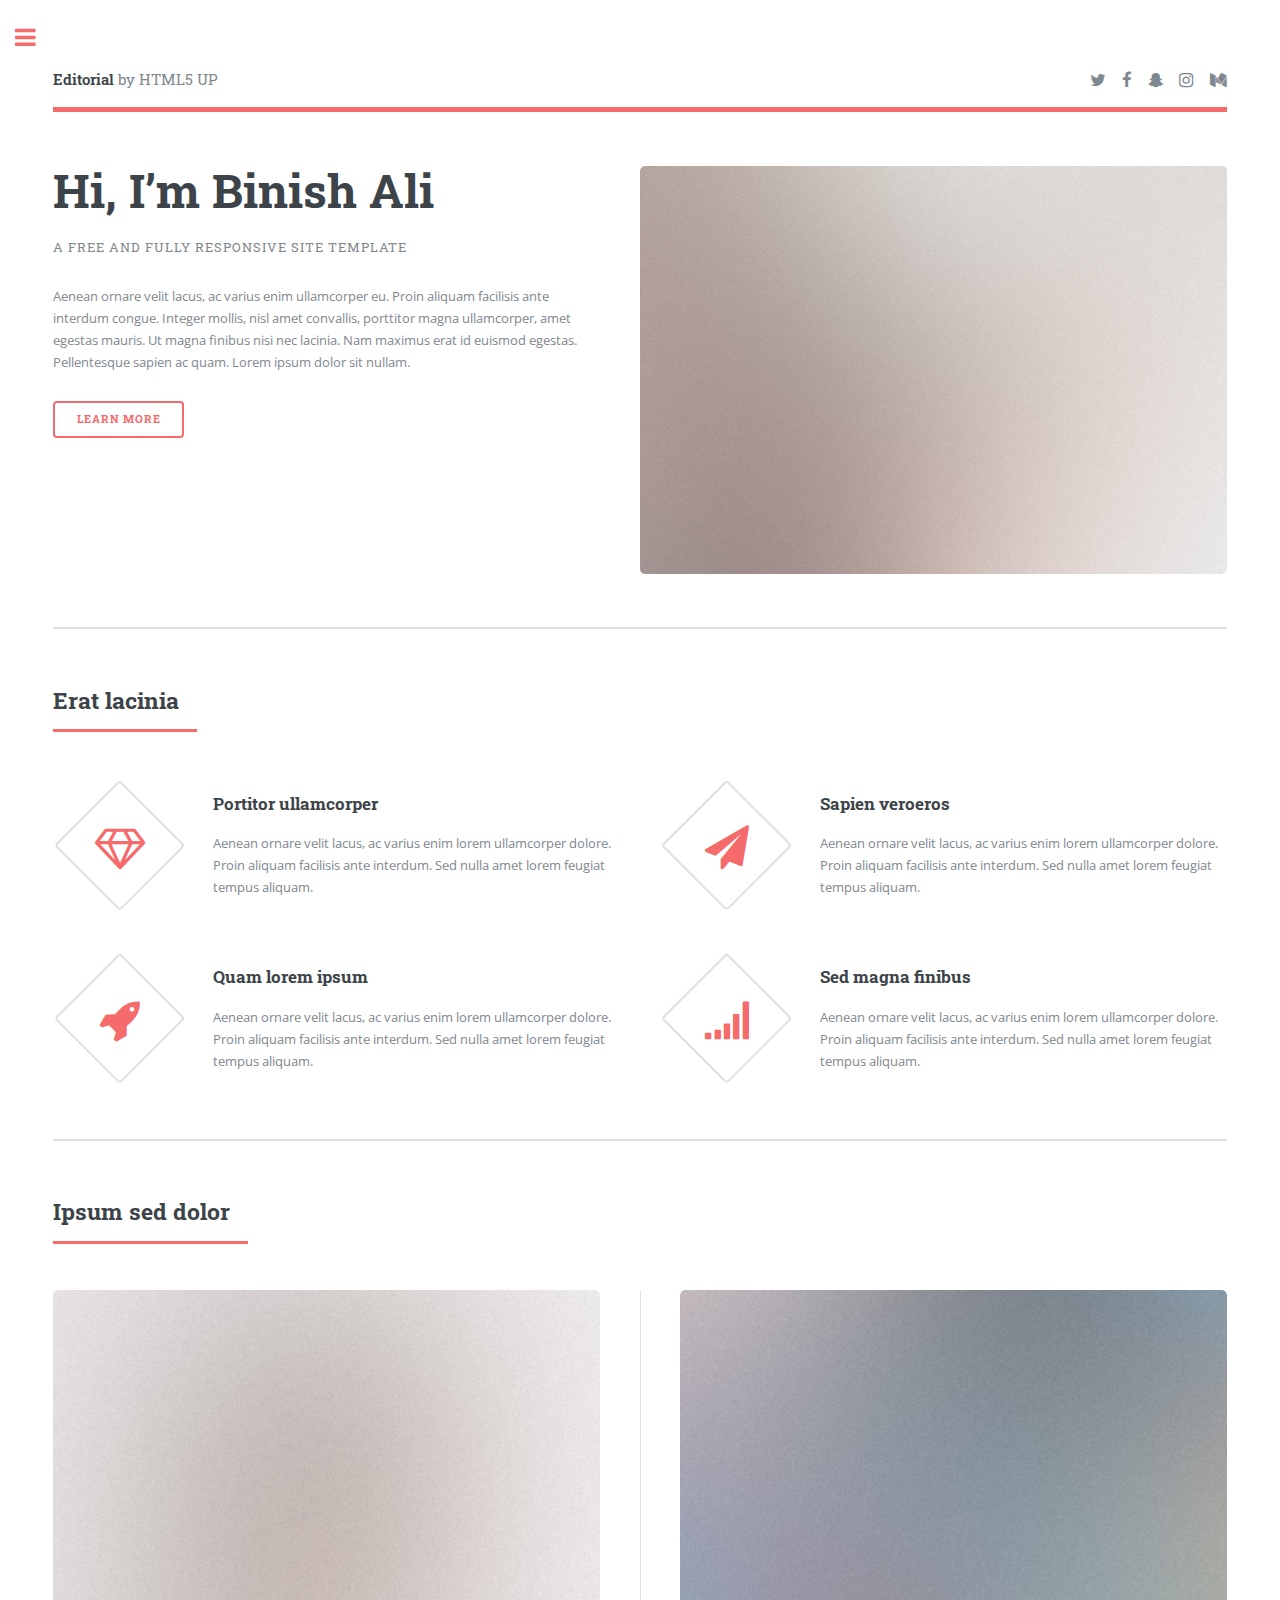
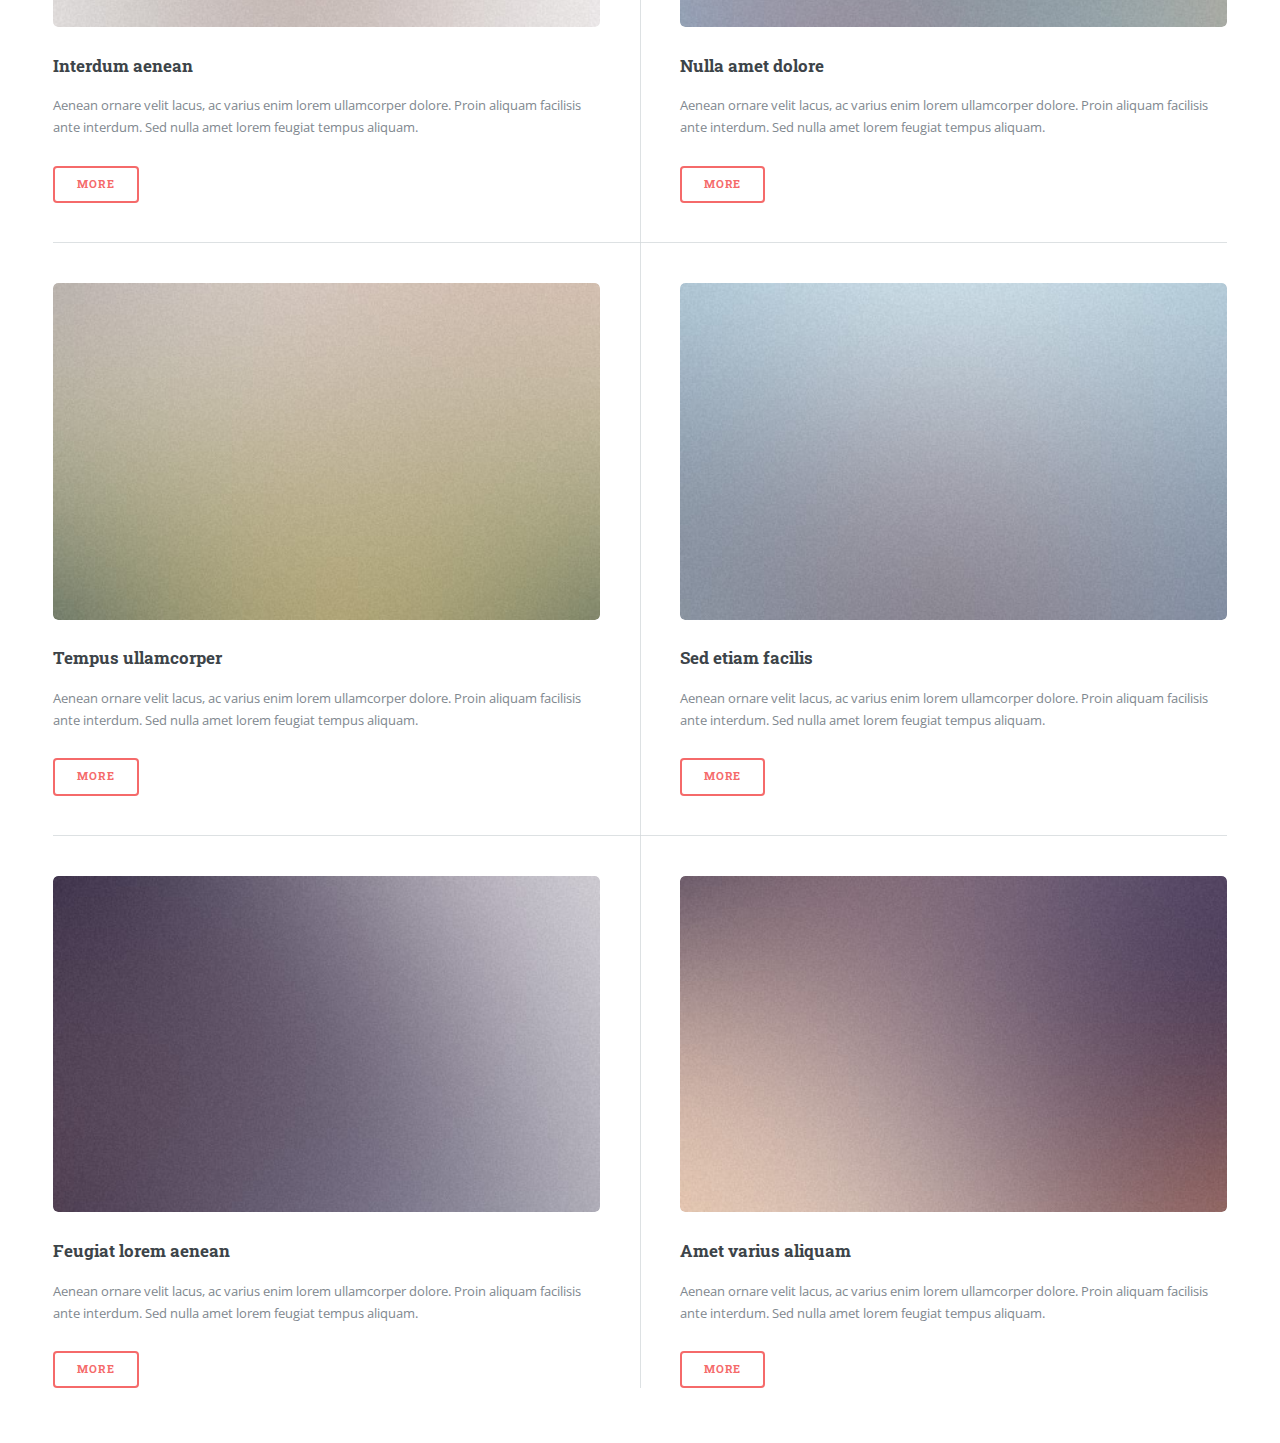
==== index.html @ 40267262 "I downloaded the html5 template and updated my name and title" ====
<!DOCTYPE HTML>
<!--
	Editorial by HTML5 UP
	html5up.net | @ajlkn
	Free for personal and commercial use under the CCA 3.0 license (html5up.net/license)
-->
<html>
	<head>
		<title>Binish Ali Portfolio</title>
		<meta charset="utf-8" />
		<meta name="viewport" content="width=device-width, initial-scale=1, user-scalable=no" />
		<link rel="stylesheet" href="assets/css/main.css" />
	</head>
	<body class="is-preload">

		<!-- Wrapper -->
			<div id="wrapper">

				<!-- Main -->
					<div id="main">
						<div class="inner">

							<!-- Header -->
								<header id="header">
									<a href="index.html" class="logo"><strong>Editorial</strong> by HTML5 UP</a>
									<ul class="icons">
										<li><a href="#" class="icon fa-twitter"><span class="label">Twitter</span></a></li>
										<li><a href="#" class="icon fa-facebook"><span class="label">Facebook</span></a></li>
										<li><a href="#" class="icon fa-snapchat-ghost"><span class="label">Snapchat</span></a></li>
										<li><a href="#" class="icon fa-instagram"><span class="label">Instagram</span></a></li>
										<li><a href="#" class="icon fa-medium"><span class="label">Medium</span></a></li>
									</ul>
								</header>

							<!-- Banner -->
								<section id="banner">
									<div class="content">
										<header>
											<h1>Hi, I’m Binish Ali<br />
											</h1>
											<p>A free and fully responsive site template</p>
										</header>
										<p>Aenean ornare velit lacus, ac varius enim ullamcorper eu. Proin aliquam facilisis ante interdum congue. Integer mollis, nisl amet convallis, porttitor magna ullamcorper, amet egestas mauris. Ut magna finibus nisi nec lacinia. Nam maximus erat id euismod egestas. Pellentesque sapien ac quam. Lorem ipsum dolor sit nullam.</p>
										<ul class="actions">
											<li><a href="#" class="button big">Learn More</a></li>
										</ul>
									</div>
									<span class="image object">
										<img src="images/pic10.jpg" alt="" />
									</span>
								</section>

							<!-- Section -->
								<section>
									<header class="major">
										<h2>Erat lacinia</h2>
									</header>
									<div class="features">
										<article>
											<span class="icon fa-diamond"></span>
											<div class="content">
												<h3>Portitor ullamcorper</h3>
												<p>Aenean ornare velit lacus, ac varius enim lorem ullamcorper dolore. Proin aliquam facilisis ante interdum. Sed nulla amet lorem feugiat tempus aliquam.</p>
											</div>
										</article>
										<article>
											<span class="icon fa-paper-plane"></span>
											<div class="content">
												<h3>Sapien veroeros</h3>
												<p>Aenean ornare velit lacus, ac varius enim lorem ullamcorper dolore. Proin aliquam facilisis ante interdum. Sed nulla amet lorem feugiat tempus aliquam.</p>
											</div>
										</article>
										<article>
											<span class="icon fa-rocket"></span>
											<div class="content">
												<h3>Quam lorem ipsum</h3>
												<p>Aenean ornare velit lacus, ac varius enim lorem ullamcorper dolore. Proin aliquam facilisis ante interdum. Sed nulla amet lorem feugiat tempus aliquam.</p>
											</div>
										</article>
										<article>
											<span class="icon fa-signal"></span>
											<div class="content">
												<h3>Sed magna finibus</h3>
												<p>Aenean ornare velit lacus, ac varius enim lorem ullamcorper dolore. Proin aliquam facilisis ante interdum. Sed nulla amet lorem feugiat tempus aliquam.</p>
											</div>
										</article>
									</div>
								</section>

							<!-- Section -->
								<section>
									<header class="major">
										<h2>Ipsum sed dolor</h2>
									</header>
									<div class="posts">
										<article>
											<a href="#" class="image"><img src="images/pic01.jpg" alt="" /></a>
											<h3>Interdum aenean</h3>
											<p>Aenean ornare velit lacus, ac varius enim lorem ullamcorper dolore. Proin aliquam facilisis ante interdum. Sed nulla amet lorem feugiat tempus aliquam.</p>
											<ul class="actions">
												<li><a href="#" class="button">More</a></li>
											</ul>
										</article>
										<article>
											<a href="#" class="image"><img src="images/pic02.jpg" alt="" /></a>
											<h3>Nulla amet dolore</h3>
											<p>Aenean ornare velit lacus, ac varius enim lorem ullamcorper dolore. Proin aliquam facilisis ante interdum. Sed nulla amet lorem feugiat tempus aliquam.</p>
											<ul class="actions">
												<li><a href="#" class="button">More</a></li>
											</ul>
										</article>
										<article>
											<a href="#" class="image"><img src="images/pic03.jpg" alt="" /></a>
											<h3>Tempus ullamcorper</h3>
											<p>Aenean ornare velit lacus, ac varius enim lorem ullamcorper dolore. Proin aliquam facilisis ante interdum. Sed nulla amet lorem feugiat tempus aliquam.</p>
											<ul class="actions">
												<li><a href="#" class="button">More</a></li>
											</ul>
										</article>
										<article>
											<a href="#" class="image"><img src="images/pic04.jpg" alt="" /></a>
											<h3>Sed etiam facilis</h3>
											<p>Aenean ornare velit lacus, ac varius enim lorem ullamcorper dolore. Proin aliquam facilisis ante interdum. Sed nulla amet lorem feugiat tempus aliquam.</p>
											<ul class="actions">
												<li><a href="#" class="button">More</a></li>
											</ul>
										</article>
										<article>
											<a href="#" class="image"><img src="images/pic05.jpg" alt="" /></a>
											<h3>Feugiat lorem aenean</h3>
											<p>Aenean ornare velit lacus, ac varius enim lorem ullamcorper dolore. Proin aliquam facilisis ante interdum. Sed nulla amet lorem feugiat tempus aliquam.</p>
											<ul class="actions">
												<li><a href="#" class="button">More</a></li>
											</ul>
										</article>
										<article>
											<a href="#" class="image"><img src="images/pic06.jpg" alt="" /></a>
											<h3>Amet varius aliquam</h3>
											<p>Aenean ornare velit lacus, ac varius enim lorem ullamcorper dolore. Proin aliquam facilisis ante interdum. Sed nulla amet lorem feugiat tempus aliquam.</p>
											<ul class="actions">
												<li><a href="#" class="button">More</a></li>
											</ul>
										</article>
									</div>
								</section>

						</div>
					</div>

				<!-- Sidebar -->
					<div id="sidebar">
						<div class="inner">

							<!-- Search -->
								<section id="search" class="alt">
									<form method="post" action="#">
										<input type="text" name="query" id="query" placeholder="Search" />
									</form>
								</section>

							<!-- Menu -->
								<nav id="menu">
									<header class="major">
										<h2>Menu</h2>
									</header>
									<ul>
										<li><a href="index.html">Homepage</a></li>
										<li><a href="generic.html">Generic</a></li>
										<li><a href="elements.html">Elements</a></li>
										<li>
											<span class="opener">Submenu</span>
											<ul>
												<li><a href="#">Lorem Dolor</a></li>
												<li><a href="#">Ipsum Adipiscing</a></li>
												<li><a href="#">Tempus Magna</a></li>
												<li><a href="#">Feugiat Veroeros</a></li>
											</ul>
										</li>
										<li><a href="#">Etiam Dolore</a></li>
										<li><a href="#">Adipiscing</a></li>
										<li>
											<span class="opener">Another Submenu</span>
											<ul>
												<li><a href="#">Lorem Dolor</a></li>
												<li><a href="#">Ipsum Adipiscing</a></li>
												<li><a href="#">Tempus Magna</a></li>
												<li><a href="#">Feugiat Veroeros</a></li>
											</ul>
										</li>
										<li><a href="#">Maximus Erat</a></li>
										<li><a href="#">Sapien Mauris</a></li>
										<li><a href="#">Amet Lacinia</a></li>
									</ul>
								</nav>

							<!-- Section -->
								<section>
									<header class="major">
										<h2>Ante interdum</h2>
									</header>
									<div class="mini-posts">
										<article>
											<a href="#" class="image"><img src="images/pic07.jpg" alt="" /></a>
											<p>Aenean ornare velit lacus, ac varius enim lorem ullamcorper dolore aliquam.</p>
										</article>
										<article>
											<a href="#" class="image"><img src="images/pic08.jpg" alt="" /></a>
											<p>Aenean ornare velit lacus, ac varius enim lorem ullamcorper dolore aliquam.</p>
										</article>
										<article>
											<a href="#" class="image"><img src="images/pic09.jpg" alt="" /></a>
											<p>Aenean ornare velit lacus, ac varius enim lorem ullamcorper dolore aliquam.</p>
										</article>
									</div>
									<ul class="actions">
										<li><a href="#" class="button">More</a></li>
									</ul>
								</section>

							<!-- Section -->
								<section>
									<header class="major">
										<h2>Get in touch</h2>
									</header>
									<p>Sed varius enim lorem ullamcorper dolore aliquam aenean ornare velit lacus, ac varius enim lorem ullamcorper dolore. Proin sed aliquam facilisis ante interdum. Sed nulla amet lorem feugiat tempus aliquam.</p>
									<ul class="contact">
										<li class="fa-envelope-o"><a href="#">information@untitled.tld</a></li>
										<li class="fa-phone">(000) 000-0000</li>
										<li class="fa-home">1234 Somewhere Road #8254<br />
										Nashville, TN 00000-0000</li>
									</ul>
								</section>

							<!-- Footer -->
								<footer id="footer">
									<p class="copyright">&copy; Untitled. All rights reserved. Demo Images: <a href="https://unsplash.com">Unsplash</a>. Design: <a href="https://html5up.net">HTML5 UP</a>.</p>
								</footer>

						</div>
					</div>

			</div>

		<!-- Scripts -->
			<script src="assets/js/jquery.min.js"></script>
			<script src="assets/js/browser.min.js"></script>
			<script src="assets/js/breakpoints.min.js"></script>
			<script src="assets/js/util.js"></script>
			<script src="assets/js/main.js"></script>

	</body>
</html>
---- assets/css/main.css ----
@import url(font-awesome.min.css);
@import url("https://fonts.googleapis.com/css?family=Open+Sans:400,600,400italic,600italic|Roboto+Slab:400,700");

/*
	Editorial by HTML5 UP
	html5up.net | @ajlkn
	Free for personal and commercial use under the CCA 3.0 license (html5up.net/license)
*/

html, body, div, span, applet, object,
iframe, h1, h2, h3, h4, h5, h6, p, blockquote,
pre, a, abbr, acronym, address, big, cite,
code, del, dfn, em, img, ins, kbd, q, s, samp,
small, strike, strong, sub, sup, tt, var, b,
u, i, center, dl, dt, dd, ol, ul, li, fieldset,
form, label, legend, table, caption, tbody,
tfoot, thead, tr, th, td, article, aside,
canvas, details, embed, figure, figcaption,
footer, header, hgroup, menu, nav, output, ruby,
section, summary, time, mark, audio, video {
	margin: 0;
	padding: 0;
	border: 0;
	font-size: 100%;
	font: inherit;
	vertical-align: baseline;}

article, aside, details, figcaption, figure,
footer, header, hgroup, menu, nav, section {
	display: block;}

body {
	line-height: 1;
}

ol, ul {
	list-style: none;
}

blockquote, q {
	quotes: none;
}

	blockquote:before, blockquote:after, q:before, q:after {
		content: '';
		content: none;
	}

table {
	border-collapse: collapse;
	border-spacing: 0;
}

body {
	-webkit-text-size-adjust: none;
}

mark {
	background-color: transparent;
	color: inherit;
}

input::-moz-focus-inner {
	border: 0;
	padding: 0;
}

input, select, textarea {
	-moz-appearance: none;
	-webkit-appearance: none;
	-ms-appearance: none;
	appearance: none;
}

/* Basic */

	@-ms-viewport {
		width: device-width;
	}

	body {
		-ms-overflow-style: scrollbar;
	}

	@media screen and (max-width: 480px) {

		html, body {
			min-width: 320px;
		}

	}

	html {
		box-sizing: border-box;
	}

	*, *:before, *:after {
		box-sizing: inherit;
	}

	body {
		background: #ffffff;
	}

		body.is-preload *, body.is-preload *:before, body.is-preload *:after, body.is-resizing *, body.is-resizing *:before, body.is-resizing *:after {
			-moz-animation: none !important;
			-webkit-animation: none !important;
			-ms-animation: none !important;
			animation: none !important;
			-moz-transition: none !important;
			-webkit-transition: none !important;
			-ms-transition: none !important;
			transition: none !important;
		}

/* Type */

	body, input, select, textarea {
		color: #7f888f;
		font-family: "Open Sans", sans-serif;
		font-size: 13pt;
		font-weight: 400;
		line-height: 1.65;
	}

		@media screen and (max-width: 1680px) {

			body, input, select, textarea {
				font-size: 11pt;
			}

		}

		@media screen and (max-width: 1280px) {

			body, input, select, textarea {
				font-size: 10pt;
			}

		}

		@media screen and (max-width: 360px) {

			body, input, select, textarea {
				font-size: 9pt;
			}

		}

	a {
		-moz-transition: color 0.2s ease-in-out, border-bottom-color 0.2s ease-in-out;
		-webkit-transition: color 0.2s ease-in-out, border-bottom-color 0.2s ease-in-out;
		-ms-transition: color 0.2s ease-in-out, border-bottom-color 0.2s ease-in-out;
		transition: color 0.2s ease-in-out, border-bottom-color 0.2s ease-in-out;
		border-bottom: dotted 1px;
		color: #f56a6a;
		text-decoration: none;
	}

		a:hover {
			border-bottom-color: #f56a6a;
			color: #f56a6a !important;
		}

			a:hover strong {
				color: inherit;
			}

	strong, b {
		color: #3d4449;
		font-weight: 600;
	}

	em, i {
		font-style: italic;
	}

	p {
		margin: 0 0 2em 0;
	}

	h1, h2, h3, h4, h5, h6 {
		color: #3d4449;
		font-family: "Roboto Slab", serif;
		font-weight: 700;
		line-height: 1.5;
		margin: 0 0 1em 0;
	}

		h1 a, h2 a, h3 a, h4 a, h5 a, h6 a {
			color: inherit;
			text-decoration: none;
			border-bottom: 0;
		}

	h1 {
		font-size: 4em;
		margin: 0 0 0.5em 0;
		line-height: 1.3;
	}

	h2 {
		font-size: 1.75em;
	}

	h3 {
		font-size: 1.25em;
	}

	h4 {
		font-size: 1.1em;
	}

	h5 {
		font-size: 0.9em;
	}

	h6 {
		font-size: 0.7em;
	}

	@media screen and (max-width: 1680px) {

		h1 {
			font-size: 3.5em;
		}

	}

	@media screen and (max-width: 980px) {

		h1 {
			font-size: 3.25em;
		}

	}

	@media screen and (max-width: 736px) {

		h1 {
			font-size: 2em;
			line-height: 1.4;
		}

		h2 {
			font-size: 1.5em;
		}

	}

	sub {
		font-size: 0.8em;
		position: relative;
		top: 0.5em;
	}

	sup {
		font-size: 0.8em;
		position: relative;
		top: -0.5em;
	}

	blockquote {
		border-left: solid 3px rgba(210, 215, 217, 0.75);
		font-style: italic;
		margin: 0 0 2em 0;
		padding: 0.5em 0 0.5em 2em;
	}

	code {
		background: rgba(230, 235, 237, 0.25);
		border-radius: 0.375em;
		border: solid 1px rgba(210, 215, 217, 0.75);
		font-family: "Courier New", monospace;
		font-size: 0.9em;
		margin: 0 0.25em;
		padding: 0.25em 0.65em;
	}

	pre {
		-webkit-overflow-scrolling: touch;
		font-family: "Courier New", monospace;
		font-size: 0.9em;
		margin: 0 0 2em 0;
	}

		pre code {
			display: block;
			line-height: 1.75;
			padding: 1em 1.5em;
			overflow-x: auto;
		}

	hr {
		border: 0;
		border-bottom: solid 1px rgba(210, 215, 217, 0.75);
		margin: 2em 0;
	}

		hr.major {
			margin: 3em 0;
		}

	.align-left {
		text-align: left;
	}

	.align-center {
		text-align: center;
	}

	.align-right {
		text-align: right;
	}

/* Row */

	.row {
		display: flex;
		flex-wrap: wrap;
		box-sizing: border-box;
		align-items: stretch;
	}

		.row > * {
			box-sizing: border-box;
		}

		.row.gtr-uniform > * > :last-child {
			margin-bottom: 0;
		}

		.row.aln-left {
			justify-content: flex-start;
		}

		.row.aln-center {
			justify-content: center;
		}

		.row.aln-right {
			justify-content: flex-end;
		}

		.row.aln-top {
			align-items: flex-start;
		}

		.row.aln-middle {
			align-items: center;
		}

		.row.aln-bottom {
			align-items: flex-end;
		}

		.row > .imp {
			order: -1;
		}

		.row > .col-1 {
			width: 8.3333333333%;
		}

		.row > .off-1 {
			margin-left: 8.3333333333%;
		}

		.row > .col-2 {
			width: 16.6666666667%;
		}

		.row > .off-2 {
			margin-left: 16.6666666667%;
		}

		.row > .col-3 {
			width: 25%;
		}

		.row > .off-3 {
			margin-left: 25%;
		}

		.row > .col-4 {
			width: 33.3333333333%;
		}

		.row > .off-4 {
			margin-left: 33.3333333333%;
		}

		.row > .col-5 {
			width: 41.6666666667%;
		}

		.row > .off-5 {
			margin-left: 41.6666666667%;
		}

		.row > .col-6 {
			width: 50%;
		}

		.row > .off-6 {
			margin-left: 50%;
		}

		.row > .col-7 {
			width: 58.3333333333%;
		}

		.row > .off-7 {
			margin-left: 58.3333333333%;
		}

		.row > .col-8 {
			width: 66.6666666667%;
		}

		.row > .off-8 {
			margin-left: 66.6666666667%;
		}

		.row > .col-9 {
			width: 75%;
		}

		.row > .off-9 {
			margin-left: 75%;
		}

		.row > .col-10 {
			width: 83.3333333333%;
		}

		.row > .off-10 {
			margin-left: 83.3333333333%;
		}

		.row > .col-11 {
			width: 91.6666666667%;
		}

		.row > .off-11 {
			margin-left: 91.6666666667%;
		}

		.row > .col-12 {
			width: 100%;
		}

		.row > .off-12 {
			margin-left: 100%;
		}

		.row.gtr-0 {
			margin-top: 0;
			margin-left: 0em;
		}

			.row.gtr-0 > * {
				padding: 0 0 0 0em;
			}

			.row.gtr-0.gtr-uniform {
				margin-top: 0em;
			}

				.row.gtr-0.gtr-uniform > * {
					padding-top: 0em;
				}

		.row.gtr-25 {
			margin-top: 0;
			margin-left: -0.375em;
		}

			.row.gtr-25 > * {
				padding: 0 0 0 0.375em;
			}

			.row.gtr-25.gtr-uniform {
				margin-top: -0.375em;
			}

				.row.gtr-25.gtr-uniform > * {
					padding-top: 0.375em;
				}

		.row.gtr-50 {
			margin-top: 0;
			margin-left: -0.75em;
		}

			.row.gtr-50 > * {
				padding: 0 0 0 0.75em;
			}

			.row.gtr-50.gtr-uniform {
				margin-top: -0.75em;
			}

				.row.gtr-50.gtr-uniform > * {
					padding-top: 0.75em;
				}

		.row {
			margin-top: 0;
			margin-left: -1.5em;
		}

			.row > * {
				padding: 0 0 0 1.5em;
			}

			.row.gtr-uniform {
				margin-top: -1.5em;
			}

				.row.gtr-uniform > * {
					padding-top: 1.5em;
				}

		.row.gtr-150 {
			margin-top: 0;
			margin-left: -2.25em;
		}

			.row.gtr-150 > * {
				padding: 0 0 0 2.25em;
			}

			.row.gtr-150.gtr-uniform {
				margin-top: -2.25em;
			}

				.row.gtr-150.gtr-uniform > * {
					padding-top: 2.25em;
				}

		.row.gtr-200 {
			margin-top: 0;
			margin-left: -3em;
		}

			.row.gtr-200 > * {
				padding: 0 0 0 3em;
			}

			.row.gtr-200.gtr-uniform {
				margin-top: -3em;
			}

				.row.gtr-200.gtr-uniform > * {
					padding-top: 3em;
				}

		@media screen and (max-width: 1680px) {

			.row {
				display: flex;
				flex-wrap: wrap;
				box-sizing: border-box;
				align-items: stretch;
			}

				.row > * {
					box-sizing: border-box;
				}

				.row.gtr-uniform > * > :last-child {
					margin-bottom: 0;
				}

				.row.aln-left {
					justify-content: flex-start;
				}

				.row.aln-center {
					justify-content: center;
				}

				.row.aln-right {
					justify-content: flex-end;
				}

				.row.aln-top {
					align-items: flex-start;
				}

				.row.aln-middle {
					align-items: center;
				}

				.row.aln-bottom {
					align-items: flex-end;
				}

				.row > .imp-xlarge {
					order: -1;
				}

				.row > .col-1-xlarge {
					width: 8.3333333333%;
				}

				.row > .off-1-xlarge {
					margin-left: 8.3333333333%;
				}

				.row > .col-2-xlarge {
					width: 16.6666666667%;
				}

				.row > .off-2-xlarge {
					margin-left: 16.6666666667%;
				}

				.row > .col-3-xlarge {
					width: 25%;
				}

				.row > .off-3-xlarge {
					margin-left: 25%;
				}

				.row > .col-4-xlarge {
					width: 33.3333333333%;
				}

				.row > .off-4-xlarge {
					margin-left: 33.3333333333%;
				}

				.row > .col-5-xlarge {
					width: 41.6666666667%;
				}

				.row > .off-5-xlarge {
					margin-left: 41.6666666667%;
				}

				.row > .col-6-xlarge {
					width: 50%;
				}

				.row > .off-6-xlarge {
					margin-left: 50%;
				}

				.row > .col-7-xlarge {
					width: 58.3333333333%;
				}

				.row > .off-7-xlarge {
					margin-left: 58.3333333333%;
				}

				.row > .col-8-xlarge {
					width: 66.6666666667%;
				}

				.row > .off-8-xlarge {
					margin-left: 66.6666666667%;
				}

				.row > .col-9-xlarge {
					width: 75%;
				}

				.row > .off-9-xlarge {
					margin-left: 75%;
				}

				.row > .col-10-xlarge {
					width: 83.3333333333%;
				}

				.row > .off-10-xlarge {
					margin-left: 83.3333333333%;
				}

				.row > .col-11-xlarge {
					width: 91.6666666667%;
				}

				.row > .off-11-xlarge {
					margin-left: 91.6666666667%;
				}

				.row > .col-12-xlarge {
					width: 100%;
				}

				.row > .off-12-xlarge {
					margin-left: 100%;
				}

				.row.gtr-0 {
					margin-top: 0;
					margin-left: 0em;
				}

					.row.gtr-0 > * {
						padding: 0 0 0 0em;
					}

					.row.gtr-0.gtr-uniform {
						margin-top: 0em;
					}

						.row.gtr-0.gtr-uniform > * {
							padding-top: 0em;
						}

				.row.gtr-25 {
					margin-top: 0;
					margin-left: -0.375em;
				}

					.row.gtr-25 > * {
						padding: 0 0 0 0.375em;
					}

					.row.gtr-25.gtr-uniform {
						margin-top: -0.375em;
					}

						.row.gtr-25.gtr-uniform > * {
							padding-top: 0.375em;
						}

				.row.gtr-50 {
					margin-top: 0;
					margin-left: -0.75em;
				}

					.row.gtr-50 > * {
						padding: 0 0 0 0.75em;
					}

					.row.gtr-50.gtr-uniform {
						margin-top: -0.75em;
					}

						.row.gtr-50.gtr-uniform > * {
							padding-top: 0.75em;
						}

				.row {
					margin-top: 0;
					margin-left: -1.5em;
				}

					.row > * {
						padding: 0 0 0 1.5em;
					}

					.row.gtr-uniform {
						margin-top: -1.5em;
					}

						.row.gtr-uniform > * {
							padding-top: 1.5em;
						}

				.row.gtr-150 {
					margin-top: 0;
					margin-left: -2.25em;
				}

					.row.gtr-150 > * {
						padding: 0 0 0 2.25em;
					}

					.row.gtr-150.gtr-uniform {
						margin-top: -2.25em;
					}

						.row.gtr-150.gtr-uniform > * {
							padding-top: 2.25em;
						}

				.row.gtr-200 {
					margin-top: 0;
					margin-left: -3em;
				}

					.row.gtr-200 > * {
						padding: 0 0 0 3em;
					}

					.row.gtr-200.gtr-uniform {
						margin-top: -3em;
					}

						.row.gtr-200.gtr-uniform > * {
							padding-top: 3em;
						}

		}

		@media screen and (max-width: 1280px) {

			.row {
				display: flex;
				flex-wrap: wrap;
				box-sizing: border-box;
				align-items: stretch;
			}

				.row > * {
					box-sizing: border-box;
				}

				.row.gtr-uniform > * > :last-child {
					margin-bottom: 0;
				}

				.row.aln-left {
					justify-content: flex-start;
				}

				.row.aln-center {
					justify-content: center;
				}

				.row.aln-right {
					justify-content: flex-end;
				}

				.row.aln-top {
					align-items: flex-start;
				}

				.row.aln-middle {
					align-items: center;
				}

				.row.aln-bottom {
					align-items: flex-end;
				}

				.row > .imp-large {
					order: -1;
				}

				.row > .col-1-large {
					width: 8.3333333333%;
				}

				.row > .off-1-large {
					margin-left: 8.3333333333%;
				}

				.row > .col-2-large {
					width: 16.6666666667%;
				}

				.row > .off-2-large {
					margin-left: 16.6666666667%;
				}

				.row > .col-3-large {
					width: 25%;
				}

				.row > .off-3-large {
					margin-left: 25%;
				}

				.row > .col-4-large {
					width: 33.3333333333%;
				}

				.row > .off-4-large {
					margin-left: 33.3333333333%;
				}

				.row > .col-5-large {
					width: 41.6666666667%;
				}

				.row > .off-5-large {
					margin-left: 41.6666666667%;
				}

				.row > .col-6-large {
					width: 50%;
				}

				.row > .off-6-large {
					margin-left: 50%;
				}

				.row > .col-7-large {
					width: 58.3333333333%;
				}

				.row > .off-7-large {
					margin-left: 58.3333333333%;
				}

				.row > .col-8-large {
					width: 66.6666666667%;
				}

				.row > .off-8-large {
					margin-left: 66.6666666667%;
				}

				.row > .col-9-large {
					width: 75%;
				}

				.row > .off-9-large {
					margin-left: 75%;
				}

				.row > .col-10-large {
					width: 83.3333333333%;
				}

				.row > .off-10-large {
					margin-left: 83.3333333333%;
				}

				.row > .col-11-large {
					width: 91.6666666667%;
				}

				.row > .off-11-large {
					margin-left: 91.6666666667%;
				}

				.row > .col-12-large {
					width: 100%;
				}

				.row > .off-12-large {
					margin-left: 100%;
				}

				.row.gtr-0 {
					margin-top: 0;
					margin-left: 0em;
				}

					.row.gtr-0 > * {
						padding: 0 0 0 0em;
					}

					.row.gtr-0.gtr-uniform {
						margin-top: 0em;
					}

						.row.gtr-0.gtr-uniform > * {
							padding-top: 0em;
						}

				.row.gtr-25 {
					margin-top: 0;
					margin-left: -0.375em;
				}

					.row.gtr-25 > * {
						padding: 0 0 0 0.375em;
					}

					.row.gtr-25.gtr-uniform {
						margin-top: -0.375em;
					}

						.row.gtr-25.gtr-uniform > * {
							padding-top: 0.375em;
						}

				.row.gtr-50 {
					margin-top: 0;
					margin-left: -0.75em;
				}

					.row.gtr-50 > * {
						padding: 0 0 0 0.75em;
					}

					.row.gtr-50.gtr-uniform {
						margin-top: -0.75em;
					}

						.row.gtr-50.gtr-uniform > * {
							padding-top: 0.75em;
						}

				.row {
					margin-top: 0;
					margin-left: -1.5em;
				}

					.row > * {
						padding: 0 0 0 1.5em;
					}

					.row.gtr-uniform {
						margin-top: -1.5em;
					}

						.row.gtr-uniform > * {
							padding-top: 1.5em;
						}

				.row.gtr-150 {
					margin-top: 0;
					margin-left: -2.25em;
				}

					.row.gtr-150 > * {
						padding: 0 0 0 2.25em;
					}

					.row.gtr-150.gtr-uniform {
						margin-top: -2.25em;
					}

						.row.gtr-150.gtr-uniform > * {
							padding-top: 2.25em;
						}

				.row.gtr-200 {
					margin-top: 0;
					margin-left: -3em;
				}

					.row.gtr-200 > * {
						padding: 0 0 0 3em;
					}

					.row.gtr-200.gtr-uniform {
						margin-top: -3em;
					}

						.row.gtr-200.gtr-uniform > * {
							padding-top: 3em;
						}

		}

		@media screen and (max-width: 980px) {

			.row {
				display: flex;
				flex-wrap: wrap;
				box-sizing: border-box;
				align-items: stretch;
			}

				.row > * {
					box-sizing: border-box;
				}

				.row.gtr-uniform > * > :last-child {
					margin-bottom: 0;
				}

				.row.aln-left {
					justify-content: flex-start;
				}

				.row.aln-center {
					justify-content: center;
				}

				.row.aln-right {
					justify-content: flex-end;
				}

				.row.aln-top {
					align-items: flex-start;
				}

				.row.aln-middle {
					align-items: center;
				}

				.row.aln-bottom {
					align-items: flex-end;
				}

				.row > .imp-medium {
					order: -1;
				}

				.row > .col-1-medium {
					width: 8.3333333333%;
				}

				.row > .off-1-medium {
					margin-left: 8.3333333333%;
				}

				.row > .col-2-medium {
					width: 16.6666666667%;
				}

				.row > .off-2-medium {
					margin-left: 16.6666666667%;
				}

				.row > .col-3-medium {
					width: 25%;
				}

				.row > .off-3-medium {
					margin-left: 25%;
				}

				.row > .col-4-medium {
					width: 33.3333333333%;
				}

				.row > .off-4-medium {
					margin-left: 33.3333333333%;
				}

				.row > .col-5-medium {
					width: 41.6666666667%;
				}

				.row > .off-5-medium {
					margin-left: 41.6666666667%;
				}

				.row > .col-6-medium {
					width: 50%;
				}

				.row > .off-6-medium {
					margin-left: 50%;
				}

				.row > .col-7-medium {
					width: 58.3333333333%;
				}

				.row > .off-7-medium {
					margin-left: 58.3333333333%;
				}

				.row > .col-8-medium {
					width: 66.6666666667%;
				}

				.row > .off-8-medium {
					margin-left: 66.6666666667%;
				}

				.row > .col-9-medium {
					width: 75%;
				}

				.row > .off-9-medium {
					margin-left: 75%;
				}

				.row > .col-10-medium {
					width: 83.3333333333%;
				}

				.row > .off-10-medium {
					margin-left: 83.3333333333%;
				}

				.row > .col-11-medium {
					width: 91.6666666667%;
				}

				.row > .off-11-medium {
					margin-left: 91.6666666667%;
				}

				.row > .col-12-medium {
					width: 100%;
				}

				.row > .off-12-medium {
					margin-left: 100%;
				}

				.row.gtr-0 {
					margin-top: 0;
					margin-left: 0em;
				}

					.row.gtr-0 > * {
						padding: 0 0 0 0em;
					}

					.row.gtr-0.gtr-uniform {
						margin-top: 0em;
					}

						.row.gtr-0.gtr-uniform > * {
							padding-top: 0em;
						}

				.row.gtr-25 {
					margin-top: 0;
					margin-left: -0.375em;
				}

					.row.gtr-25 > * {
						padding: 0 0 0 0.375em;
					}

					.row.gtr-25.gtr-uniform {
						margin-top: -0.375em;
					}

						.row.gtr-25.gtr-uniform > * {
							padding-top: 0.375em;
						}

				.row.gtr-50 {
					margin-top: 0;
					margin-left: -0.75em;
				}

					.row.gtr-50 > * {
						padding: 0 0 0 0.75em;
					}

					.row.gtr-50.gtr-uniform {
						margin-top: -0.75em;
					}

						.row.gtr-50.gtr-uniform > * {
							padding-top: 0.75em;
						}

				.row {
					margin-top: 0;
					margin-left: -1.5em;
				}

					.row > * {
						padding: 0 0 0 1.5em;
					}

					.row.gtr-uniform {
						margin-top: -1.5em;
					}

						.row.gtr-uniform > * {
							padding-top: 1.5em;
						}

				.row.gtr-150 {
					margin-top: 0;
					margin-left: -2.25em;
				}

					.row.gtr-150 > * {
						padding: 0 0 0 2.25em;
					}

					.row.gtr-150.gtr-uniform {
						margin-top: -2.25em;
					}

						.row.gtr-150.gtr-uniform > * {
							padding-top: 2.25em;
						}

				.row.gtr-200 {
					margin-top: 0;
					margin-left: -3em;
				}

					.row.gtr-200 > * {
						padding: 0 0 0 3em;
					}

					.row.gtr-200.gtr-uniform {
						margin-top: -3em;
					}

						.row.gtr-200.gtr-uniform > * {
							padding-top: 3em;
						}

		}

		@media screen and (max-width: 736px) {

			.row {
				display: flex;
				flex-wrap: wrap;
				box-sizing: border-box;
				align-items: stretch;
			}

				.row > * {
					box-sizing: border-box;
				}

				.row.gtr-uniform > * > :last-child {
					margin-bottom: 0;
				}

				.row.aln-left {
					justify-content: flex-start;
				}

				.row.aln-center {
					justify-content: center;
				}

				.row.aln-right {
					justify-content: flex-end;
				}

				.row.aln-top {
					align-items: flex-start;
				}

				.row.aln-middle {
					align-items: center;
				}

				.row.aln-bottom {
					align-items: flex-end;
				}

				.row > .imp-small {
					order: -1;
				}

				.row > .col-1-small {
					width: 8.3333333333%;
				}

				.row > .off-1-small {
					margin-left: 8.3333333333%;
				}

				.row > .col-2-small {
					width: 16.6666666667%;
				}

				.row > .off-2-small {
					margin-left: 16.6666666667%;
				}

				.row > .col-3-small {
					width: 25%;
				}

				.row > .off-3-small {
					margin-left: 25%;
				}

				.row > .col-4-small {
					width: 33.3333333333%;
				}

				.row > .off-4-small {
					margin-left: 33.3333333333%;
				}

				.row > .col-5-small {
					width: 41.6666666667%;
				}

				.row > .off-5-small {
					margin-left: 41.6666666667%;
				}

				.row > .col-6-small {
					width: 50%;
				}

				.row > .off-6-small {
					margin-left: 50%;
				}

				.row > .col-7-small {
					width: 58.3333333333%;
				}

				.row > .off-7-small {
					margin-left: 58.3333333333%;
				}

				.row > .col-8-small {
					width: 66.6666666667%;
				}

				.row > .off-8-small {
					margin-left: 66.6666666667%;
				}

				.row > .col-9-small {
					width: 75%;
				}

				.row > .off-9-small {
					margin-left: 75%;
				}

				.row > .col-10-small {
					width: 83.3333333333%;
				}

				.row > .off-10-small {
					margin-left: 83.3333333333%;
				}

				.row > .col-11-small {
					width: 91.6666666667%;
				}

				.row > .off-11-small {
					margin-left: 91.6666666667%;
				}

				.row > .col-12-small {
					width: 100%;
				}

				.row > .off-12-small {
					margin-left: 100%;
				}

				.row.gtr-0 {
					margin-top: 0;
					margin-left: 0em;
				}

					.row.gtr-0 > * {
						padding: 0 0 0 0em;
					}

					.row.gtr-0.gtr-uniform {
						margin-top: 0em;
					}

						.row.gtr-0.gtr-uniform > * {
							padding-top: 0em;
						}

				.row.gtr-25 {
					margin-top: 0;
					margin-left: -0.375em;
				}

					.row.gtr-25 > * {
						padding: 0 0 0 0.375em;
					}

					.row.gtr-25.gtr-uniform {
						margin-top: -0.375em;
					}

						.row.gtr-25.gtr-uniform > * {
							padding-top: 0.375em;
						}

				.row.gtr-50 {
					margin-top: 0;
					margin-left: -0.75em;
				}

					.row.gtr-50 > * {
						padding: 0 0 0 0.75em;
					}

					.row.gtr-50.gtr-uniform {
						margin-top: -0.75em;
					}

						.row.gtr-50.gtr-uniform > * {
							padding-top: 0.75em;
						}

				.row {
					margin-top: 0;
					margin-left: -1.5em;
				}

					.row > * {
						padding: 0 0 0 1.5em;
					}

					.row.gtr-uniform {
						margin-top: -1.5em;
					}

						.row.gtr-uniform > * {
							padding-top: 1.5em;
						}

				.row.gtr-150 {
					margin-top: 0;
					margin-left: -2.25em;
				}

					.row.gtr-150 > * {
						padding: 0 0 0 2.25em;
					}

					.row.gtr-150.gtr-uniform {
						margin-top: -2.25em;
					}

						.row.gtr-150.gtr-uniform > * {
							padding-top: 2.25em;
						}

				.row.gtr-200 {
					margin-top: 0;
					margin-left: -3em;
				}

					.row.gtr-200 > * {
						padding: 0 0 0 3em;
					}

					.row.gtr-200.gtr-uniform {
						margin-top: -3em;
					}

						.row.gtr-200.gtr-uniform > * {
							padding-top: 3em;
						}

		}

		@media screen and (max-width: 480px) {

			.row {
				display: flex;
				flex-wrap: wrap;
				box-sizing: border-box;
				align-items: stretch;
			}

				.row > * {
					box-sizing: border-box;
				}

				.row.gtr-uniform > * > :last-child {
					margin-bottom: 0;
				}

				.row.aln-left {
					justify-content: flex-start;
				}

				.row.aln-center {
					justify-content: center;
				}

				.row.aln-right {
					justify-content: flex-end;
				}

				.row.aln-top {
					align-items: flex-start;
				}

				.row.aln-middle {
					align-items: center;
				}

				.row.aln-bottom {
					align-items: flex-end;
				}

				.row > .imp-xsmall {
					order: -1;
				}

				.row > .col-1-xsmall {
					width: 8.3333333333%;
				}

				.row > .off-1-xsmall {
					margin-left: 8.3333333333%;
				}

				.row > .col-2-xsmall {
					width: 16.6666666667%;
				}

				.row > .off-2-xsmall {
					margin-left: 16.6666666667%;
				}

				.row > .col-3-xsmall {
					width: 25%;
				}

				.row > .off-3-xsmall {
					margin-left: 25%;
				}

				.row > .col-4-xsmall {
					width: 33.3333333333%;
				}

				.row > .off-4-xsmall {
					margin-left: 33.3333333333%;
				}

				.row > .col-5-xsmall {
					width: 41.6666666667%;
				}

				.row > .off-5-xsmall {
					margin-left: 41.6666666667%;
				}

				.row > .col-6-xsmall {
					width: 50%;
				}

				.row > .off-6-xsmall {
					margin-left: 50%;
				}

				.row > .col-7-xsmall {
					width: 58.3333333333%;
				}

				.row > .off-7-xsmall {
					margin-left: 58.3333333333%;
				}

				.row > .col-8-xsmall {
					width: 66.6666666667%;
				}

				.row > .off-8-xsmall {
					margin-left: 66.6666666667%;
				}

				.row > .col-9-xsmall {
					width: 75%;
				}

				.row > .off-9-xsmall {
					margin-left: 75%;
				}

				.row > .col-10-xsmall {
					width: 83.3333333333%;
				}

				.row > .off-10-xsmall {
					margin-left: 83.3333333333%;
				}

				.row > .col-11-xsmall {
					width: 91.6666666667%;
				}

				.row > .off-11-xsmall {
					margin-left: 91.6666666667%;
				}

				.row > .col-12-xsmall {
					width: 100%;
				}

				.row > .off-12-xsmall {
					margin-left: 100%;
				}

				.row.gtr-0 {
					margin-top: 0;
					margin-left: 0em;
				}

					.row.gtr-0 > * {
						padding: 0 0 0 0em;
					}

					.row.gtr-0.gtr-uniform {
						margin-top: 0em;
					}

						.row.gtr-0.gtr-uniform > * {
							padding-top: 0em;
						}

				.row.gtr-25 {
					margin-top: 0;
					margin-left: -0.375em;
				}

					.row.gtr-25 > * {
						padding: 0 0 0 0.375em;
					}

					.row.gtr-25.gtr-uniform {
						margin-top: -0.375em;
					}

						.row.gtr-25.gtr-uniform > * {
							padding-top: 0.375em;
						}

				.row.gtr-50 {
					margin-top: 0;
					margin-left: -0.75em;
				}

					.row.gtr-50 > * {
						padding: 0 0 0 0.75em;
					}

					.row.gtr-50.gtr-uniform {
						margin-top: -0.75em;
					}

						.row.gtr-50.gtr-uniform > * {
							padding-top: 0.75em;
						}

				.row {
					margin-top: 0;
					margin-left: -1.5em;
				}

					.row > * {
						padding: 0 0 0 1.5em;
					}

					.row.gtr-uniform {
						margin-top: -1.5em;
					}

						.row.gtr-uniform > * {
							padding-top: 1.5em;
						}

				.row.gtr-150 {
					margin-top: 0;
					margin-left: -2.25em;
				}

					.row.gtr-150 > * {
						padding: 0 0 0 2.25em;
					}

					.row.gtr-150.gtr-uniform {
						margin-top: -2.25em;
					}

						.row.gtr-150.gtr-uniform > * {
							padding-top: 2.25em;
						}

				.row.gtr-200 {
					margin-top: 0;
					margin-left: -3em;
				}

					.row.gtr-200 > * {
						padding: 0 0 0 3em;
					}

					.row.gtr-200.gtr-uniform {
						margin-top: -3em;
					}

						.row.gtr-200.gtr-uniform > * {
							padding-top: 3em;
						}

		}

/* Section/Article */

	section.special, article.special {
		text-align: center;
	}

	header p {
		font-family: "Roboto Slab", serif;
		font-size: 1em;
		font-weight: 400;
		letter-spacing: 0.075em;
		margin-top: -0.5em;
		text-transform: uppercase;
	}

	header.major > :last-child {
		border-bottom: solid 3px #f56a6a;
		display: inline-block;
		margin: 0 0 2em 0;
		padding: 0 0.75em 0.5em 0;
	}

	header.main > :last-child {
		margin: 0 0 1em 0;
	}

/* Form */

	form {
		margin: 0 0 2em 0;
	}

	label {
		color: #3d4449;
		display: block;
		font-size: 0.9em;
		font-weight: 600;
		margin: 0 0 1em 0;
	}

	input[type="text"],
	input[type="password"],
	input[type="email"],
	input[type="tel"],
	input[type="search"],
	input[type="url"],
	select,
	textarea {
		-moz-appearance: none;
		-webkit-appearance: none;
		-ms-appearance: none;
		appearance: none;
		background: #ffffff;
		border-radius: 0.375em;
		border: none;
		border: solid 1px rgba(210, 215, 217, 0.75);
		color: inherit;
		display: block;
		outline: 0;
		padding: 0 1em;
		text-decoration: none;
		width: 100%;
	}

		input[type="text"]:invalid,
		input[type="password"]:invalid,
		input[type="email"]:invalid,
		input[type="tel"]:invalid,
		input[type="search"]:invalid,
		input[type="url"]:invalid,
		select:invalid,
		textarea:invalid {
			box-shadow: none;
		}

		input[type="text"]:focus,
		input[type="password"]:focus,
		input[type="email"]:focus,
		input[type="tel"]:focus,
		input[type="search"]:focus,
		input[type="url"]:focus,
		select:focus,
		textarea:focus {
			border-color: #f56a6a;
			box-shadow: 0 0 0 1px #f56a6a;
		}

	select {
		background-image: url("data:image/svg+xml;charset=utf8,%3Csvg xmlns='http://www.w3.org/2000/svg' width='40' height='40' preserveAspectRatio='none' viewBox='0 0 40 40'%3E%3Cpath d='M9.4,12.3l10.4,10.4l10.4-10.4c0.2-0.2,0.5-0.4,0.9-0.4c0.3,0,0.6,0.1,0.9,0.4l3.3,3.3c0.2,0.2,0.4,0.5,0.4,0.9 c0,0.4-0.1,0.6-0.4,0.9L20.7,31.9c-0.2,0.2-0.5,0.4-0.9,0.4c-0.3,0-0.6-0.1-0.9-0.4L4.3,17.3c-0.2-0.2-0.4-0.5-0.4-0.9 c0-0.4,0.1-0.6,0.4-0.9l3.3-3.3c0.2-0.2,0.5-0.4,0.9-0.4S9.1,12.1,9.4,12.3z' fill='rgba(210, 215, 217, 0.75)' /%3E%3C/svg%3E");
		background-size: 1.25em;
		background-repeat: no-repeat;
		background-position: calc(100% - 1em) center;
		height: 2.75em;
		padding-right: 2.75em;
		text-overflow: ellipsis;
	}

		select option {
			color: #3d4449;
			background: #ffffff;
		}

		select:focus::-ms-value {
			background-color: transparent;
		}

		select::-ms-expand {
			display: none;
		}

	input[type="text"],
	input[type="password"],
	input[type="email"],
	input[type="tel"],
	input[type="search"],
	input[type="url"],
	select {
		height: 2.75em;
	}

	textarea {
		padding: 0.75em 1em;
	}

	input[type="checkbox"],
	input[type="radio"] {
		-moz-appearance: none;
		-webkit-appearance: none;
		-ms-appearance: none;
		appearance: none;
		display: block;
		float: left;
		margin-right: -2em;
		opacity: 0;
		width: 1em;
		z-index: -1;
	}

		input[type="checkbox"] + label,
		input[type="radio"] + label {
			text-decoration: none;
			color: #7f888f;
			cursor: pointer;
			display: inline-block;
			font-size: 1em;
			font-weight: 400;
			padding-left: 2.4em;
			padding-right: 0.75em;
			position: relative;
		}

			input[type="checkbox"] + label:before,
			input[type="radio"] + label:before {
				-moz-osx-font-smoothing: grayscale;
				-webkit-font-smoothing: antialiased;
				font-family: FontAwesome;
				font-style: normal;
				font-weight: normal;
				text-transform: none !important;
			}

			input[type="checkbox"] + label:before,
			input[type="radio"] + label:before {
				background: #ffffff;
				border-radius: 0.375em;
				border: solid 1px rgba(210, 215, 217, 0.75);
				content: '';
				display: inline-block;
				height: 1.65em;
				left: 0;
				line-height: 1.58125em;
				position: absolute;
				text-align: center;
				top: 0;
				width: 1.65em;
			}

		input[type="checkbox"]:checked + label:before,
		input[type="radio"]:checked + label:before {
			background: #3d4449;
			border-color: #3d4449;
			color: #ffffff;
			content: '\f00c';
		}

		input[type="checkbox"]:focus + label:before,
		input[type="radio"]:focus + label:before {
			border-color: #f56a6a;
			box-shadow: 0 0 0 1px #f56a6a;
		}

	input[type="checkbox"] + label:before {
		border-radius: 0.375em;
	}

	input[type="radio"] + label:before {
		border-radius: 100%;
	}

	::-webkit-input-placeholder {
		color: #9fa3a6 !important;
		opacity: 1.0;
	}

	:-moz-placeholder {
		color: #9fa3a6 !important;
		opacity: 1.0;
	}

	::-moz-placeholder {
		color: #9fa3a6 !important;
		opacity: 1.0;
	}

	:-ms-input-placeholder {
		color: #9fa3a6 !important;
		opacity: 1.0;
	}

/* Box */

	.box {
		border-radius: 0.375em;
		border: solid 1px rgba(210, 215, 217, 0.75);
		margin-bottom: 2em;
		padding: 1.5em;
	}

		.box > :last-child,
		.box > :last-child > :last-child,
		.box > :last-child > :last-child > :last-child {
			margin-bottom: 0;
		}

		.box.alt {
			border: 0;
			border-radius: 0;
			padding: 0;
		}

/* Icon */

	.icon {
		text-decoration: none;
		border-bottom: none;
		position: relative;
	}

		.icon:before {
			-moz-osx-font-smoothing: grayscale;
			-webkit-font-smoothing: antialiased;
			font-family: FontAwesome;
			font-style: normal;
			font-weight: normal;
			text-transform: none !important;
		}

		.icon > .label {
			display: none;
		}

/* Image */

	.image {
		border-radius: 0.375em;
		border: 0;
		display: inline-block;
		position: relative;
	}

		.image img {
			border-radius: 0.375em;
			display: block;
		}

		.image.left, .image.right {
			max-width: 40%;
		}

			.image.left img, .image.right img {
				width: 100%;
			}

		.image.left {
			float: left;
			padding: 0 1.5em 1em 0;
			top: 0.25em;
		}

		.image.right {
			float: right;
			padding: 0 0 1em 1.5em;
			top: 0.25em;
		}

		.image.fit {
			display: block;
			margin: 0 0 2em 0;
			width: 100%;
		}

			.image.fit img {
				width: 100%;
			}

		.image.main {
			display: block;
			margin: 0 0 3em 0;
			width: 100%;
		}

			.image.main img {
				width: 100%;
			}

	a.image {
		overflow: hidden;
	}

		a.image img {
			-moz-transition: -moz-transform 0.2s ease;
			-webkit-transition: -webkit-transform 0.2s ease;
			-ms-transition: -ms-transform 0.2s ease;
			transition: transform 0.2s ease;
		}

		a.image:hover img {
			-moz-transform: scale(1.075);
			-webkit-transform: scale(1.075);
			-ms-transform: scale(1.075);
			transform: scale(1.075);
		}

/* List */

	ol {
		list-style: decimal;
		margin: 0 0 2em 0;
		padding-left: 1.25em;
	}

		ol li {
			padding-left: 0.25em;
		}

	ul {
		list-style: disc;
		margin: 0 0 2em 0;
		padding-left: 1em;
	}

		ul li {
			padding-left: 0.5em;
		}

		ul.alt {
			list-style: none;
			padding-left: 0;
		}

			ul.alt li {
				border-top: solid 1px rgba(210, 215, 217, 0.75);
				padding: 0.5em 0;
			}

				ul.alt li:first-child {
					border-top: 0;
					padding-top: 0;
				}

	dl {
		margin: 0 0 2em 0;
	}

		dl dt {
			display: block;
			font-weight: 600;
			margin: 0 0 1em 0;
		}

		dl dd {
			margin-left: 2em;
		}

/* Actions */

	ul.actions {
		display: -moz-flex;
		display: -webkit-flex;
		display: -ms-flex;
		display: flex;
		cursor: default;
		list-style: none;
		margin-left: -1em;
		padding-left: 0;
	}

		ul.actions li {
			padding: 0 0 0 1em;
			vertical-align: middle;
		}

		ul.actions.special {
			-moz-justify-content: center;
			-webkit-justify-content: center;
			-ms-justify-content: center;
			justify-content: center;
			width: 100%;
			margin-left: 0;
		}

			ul.actions.special li:first-child {
				padding-left: 0;
			}

		ul.actions.stacked {
			-moz-flex-direction: column;
			-webkit-flex-direction: column;
			-ms-flex-direction: column;
			flex-direction: column;
			margin-left: 0;
		}

			ul.actions.stacked li {
				padding: 1.3em 0 0 0;
			}

				ul.actions.stacked li:first-child {
					padding-top: 0;
				}

		ul.actions.fit {
			width: calc(100% + 1em);
		}

			ul.actions.fit li {
				-moz-flex-grow: 1;
				-webkit-flex-grow: 1;
				-ms-flex-grow: 1;
				flex-grow: 1;
				-moz-flex-shrink: 1;
				-webkit-flex-shrink: 1;
				-ms-flex-shrink: 1;
				flex-shrink: 1;
				width: 100%;
			}

				ul.actions.fit li > * {
					width: 100%;
				}

			ul.actions.fit.stacked {
				width: 100%;
			}

/* Icons */

	ul.icons {
		cursor: default;
		list-style: none;
		padding-left: 0;
	}

		ul.icons li {
			display: inline-block;
			padding: 0 1em 0 0;
		}

			ul.icons li:last-child {
				padding-right: 0;
			}

			ul.icons li .icon {
				color: inherit;
			}

				ul.icons li .icon:before {
					font-size: 1.25em;
				}

/* Contact */

	ul.contact {
		list-style: none;
		padding: 0;
	}

		ul.contact li {
			text-decoration: none;
			border-top: solid 1px rgba(210, 215, 217, 0.75);
			margin: 1.5em 0 0 0;
			padding: 1.5em 0 0 3em;
			position: relative;
		}

			ul.contact li:before {
				-moz-osx-font-smoothing: grayscale;
				-webkit-font-smoothing: antialiased;
				font-family: FontAwesome;
				font-style: normal;
				font-weight: normal;
				text-transform: none !important;
			}

			ul.contact li:before {
				color: #f56a6a;
				display: inline-block;
				font-size: 1.5em;
				height: 1.125em;
				left: 0;
				line-height: 1.125em;
				position: absolute;
				text-align: center;
				top: 1em;
				width: 1.5em;
			}

			ul.contact li:first-child {
				border-top: 0;
				margin-top: 0;
				padding-top: 0;
			}

				ul.contact li:first-child:before {
					top: 0;
				}

			ul.contact li a {
				color: inherit;
			}

/* Pagination */

	ul.pagination {
		cursor: default;
		list-style: none;
		padding-left: 0;
	}

		ul.pagination li {
			display: inline-block;
			padding-left: 0;
			vertical-align: middle;
		}

			ul.pagination li > .page {
				-moz-transition: background-color 0.2s ease-in-out, color 0.2s ease-in-out;
				-webkit-transition: background-color 0.2s ease-in-out, color 0.2s ease-in-out;
				-ms-transition: background-color 0.2s ease-in-out, color 0.2s ease-in-out;
				transition: background-color 0.2s ease-in-out, color 0.2s ease-in-out;
				border-bottom: 0;
				border-radius: 0.375em;
				display: inline-block;
				font-size: 0.8em;
				font-weight: 600;
				height: 2em;
				line-height: 2em;
				margin: 0 0.125em;
				min-width: 2em;
				padding: 0 0.5em;
				text-align: center;
			}

				ul.pagination li > .page.active {
					background-color: #f56a6a;
					color: #ffffff !important;
				}

					ul.pagination li > .page.active:hover {
						background-color: #f67878;
					}

					ul.pagination li > .page.active:active {
						background-color: #f45c5c;
					}

			ul.pagination li:first-child {
				padding-right: 0.75em;
			}

			ul.pagination li:last-child {
				padding-left: 0.75em;
			}

		@media screen and (max-width: 480px) {

			ul.pagination li:nth-child(n+2):nth-last-child(n+2) {
				display: none;
			}

			ul.pagination li:first-child {
				padding-right: 0;
			}

		}

/* Table */

	.table-wrapper {
		-webkit-overflow-scrolling: touch;
		overflow-x: auto;
	}

	table {
		margin: 0 0 2em 0;
		width: 100%;
	}

		table tbody tr {
			border: solid 1px rgba(210, 215, 217, 0.75);
			border-left: 0;
			border-right: 0;
		}

			table tbody tr:nth-child(2n + 1) {
				background-color: rgba(230, 235, 237, 0.25);
			}

		table td {
			padding: 0.75em 0.75em;
		}

		table th {
			color: #3d4449;
			font-size: 0.9em;
			font-weight: 600;
			padding: 0 0.75em 0.75em 0.75em;
			text-align: left;
		}

		table thead {
			border-bottom: solid 2px rgba(210, 215, 217, 0.75);
		}

		table tfoot {
			border-top: solid 2px rgba(210, 215, 217, 0.75);
		}

		table.alt {
			border-collapse: separate;
		}

			table.alt tbody tr td {
				border: solid 1px rgba(210, 215, 217, 0.75);
				border-left-width: 0;
				border-top-width: 0;
			}

				table.alt tbody tr td:first-child {
					border-left-width: 1px;
				}

			table.alt tbody tr:first-child td {
				border-top-width: 1px;
			}

			table.alt thead {
				border-bottom: 0;
			}

			table.alt tfoot {
				border-top: 0;
			}

/* Button */

	input[type="submit"],
	input[type="reset"],
	input[type="button"],
	button,
	.button {
		-moz-appearance: none;
		-webkit-appearance: none;
		-ms-appearance: none;
		appearance: none;
		-moz-transition: background-color 0.2s ease-in-out, color 0.2s ease-in-out;
		-webkit-transition: background-color 0.2s ease-in-out, color 0.2s ease-in-out;
		-ms-transition: background-color 0.2s ease-in-out, color 0.2s ease-in-out;
		transition: background-color 0.2s ease-in-out, color 0.2s ease-in-out;
		background-color: transparent;
		border-radius: 0.375em;
		border: 0;
		box-shadow: inset 0 0 0 2px #f56a6a;
		color: #f56a6a !important;
		cursor: pointer;
		display: inline-block;
		font-family: "Roboto Slab", serif;
		font-size: 0.8em;
		font-weight: 700;
		height: 3.5em;
		letter-spacing: 0.075em;
		line-height: 3.5em;
		padding: 0 2.25em;
		text-align: center;
		text-decoration: none;
		text-transform: uppercase;
		white-space: nowrap;
	}

		input[type="submit"]:hover,
		input[type="reset"]:hover,
		input[type="button"]:hover,
		button:hover,
		.button:hover {
			background-color: rgba(245, 106, 106, 0.05);
		}

		input[type="submit"]:active,
		input[type="reset"]:active,
		input[type="button"]:active,
		button:active,
		.button:active {
			background-color: rgba(245, 106, 106, 0.15);
		}

		input[type="submit"].icon:before,
		input[type="reset"].icon:before,
		input[type="button"].icon:before,
		button.icon:before,
		.button.icon:before {
			margin-right: 0.5em;
		}

		input[type="submit"].fit,
		input[type="reset"].fit,
		input[type="button"].fit,
		button.fit,
		.button.fit {
			width: 100%;
		}

		input[type="submit"].small,
		input[type="reset"].small,
		input[type="button"].small,
		button.small,
		.button.small {
			font-size: 0.6em;
		}

		input[type="submit"].large,
		input[type="reset"].large,
		input[type="button"].large,
		button.large,
		.button.large {
			font-size: 1em;
			height: 3.65em;
			line-height: 3.65em;
		}

		input[type="submit"].primary,
		input[type="reset"].primary,
		input[type="button"].primary,
		button.primary,
		.button.primary {
			background-color: #f56a6a;
			box-shadow: none;
			color: #ffffff !important;
		}

			input[type="submit"].primary:hover,
			input[type="reset"].primary:hover,
			input[type="button"].primary:hover,
			button.primary:hover,
			.button.primary:hover {
				background-color: #f67878;
			}

			input[type="submit"].primary:active,
			input[type="reset"].primary:active,
			input[type="button"].primary:active,
			button.primary:active,
			.button.primary:active {
				background-color: #f45c5c;
			}

		input[type="submit"].disabled, input[type="submit"]:disabled,
		input[type="reset"].disabled,
		input[type="reset"]:disabled,
		input[type="button"].disabled,
		input[type="button"]:disabled,
		button.disabled,
		button:disabled,
		.button.disabled,
		.button:disabled {
			pointer-events: none;
			opacity: 0.25;
		}

/* Mini Posts */

	.mini-posts article {
		border-top: solid 1px rgba(210, 215, 217, 0.75);
		margin-top: 2em;
		padding-top: 2em;
	}

		.mini-posts article .image {
			display: block;
			margin: 0 0 1.5em 0;
		}

			.mini-posts article .image img {
				display: block;
				width: 100%;
			}

		.mini-posts article:first-child {
			border-top: 0;
			margin-top: 0;
			padding-top: 0;
		}

/* Features */

	.features {
		display: -moz-flex;
		display: -webkit-flex;
		display: -ms-flex;
		display: flex;
		-moz-flex-wrap: wrap;
		-webkit-flex-wrap: wrap;
		-ms-flex-wrap: wrap;
		flex-wrap: wrap;
		margin: 0 0 2em -3em;
		width: calc(100% + 3em);
	}

		.features article {
			-moz-align-items: center;
			-webkit-align-items: center;
			-ms-align-items: center;
			align-items: center;
			display: -moz-flex;
			display: -webkit-flex;
			display: -ms-flex;
			display: flex;
			margin: 0 0 3em 3em;
			position: relative;
			width: calc(50% - 3em);
		}

			.features article:nth-child(2n - 1) {
				margin-right: 1.5em;
			}

			.features article:nth-child(2n) {
				margin-left: 1.5em;
			}

			.features article:nth-last-child(1), .features article:nth-last-child(2) {
				margin-bottom: 0;
			}

			.features article .icon {
				-moz-flex-grow: 0;
				-webkit-flex-grow: 0;
				-ms-flex-grow: 0;
				flex-grow: 0;
				-moz-flex-shrink: 0;
				-webkit-flex-shrink: 0;
				-ms-flex-shrink: 0;
				flex-shrink: 0;
				display: block;
				height: 10em;
				line-height: 10em;
				margin: 0 2em 0 0;
				text-align: center;
				width: 10em;
			}

				.features article .icon:before {
					color: #f56a6a;
					font-size: 2.75rem;
					position: relative;
					top: 0.05em;
				}

				.features article .icon:after {
					-moz-transform: rotate(45deg);
					-webkit-transform: rotate(45deg);
					-ms-transform: rotate(45deg);
					transform: rotate(45deg);
					border-radius: 0.25rem;
					border: solid 2px rgba(210, 215, 217, 0.75);
					content: '';
					display: block;
					height: 7em;
					left: 50%;
					margin: -3.5em 0 0 -3.5em;
					position: absolute;
					top: 50%;
					width: 7em;
				}

			.features article .content {
				-moz-flex-grow: 1;
				-webkit-flex-grow: 1;
				-ms-flex-grow: 1;
				flex-grow: 1;
				-moz-flex-shrink: 1;
				-webkit-flex-shrink: 1;
				-ms-flex-shrink: 1;
				flex-shrink: 1;
				width: 100%;
			}

				.features article .content > :last-child {
					margin-bottom: 0;
				}

		@media screen and (max-width: 980px) {

			.features {
				margin: 0 0 2em 0;
				width: 100%;
			}

				.features article {
					margin: 0 0 3em 0;
					width: 100%;
				}

					.features article:nth-child(2n - 1) {
						margin-right: 0;
					}

					.features article:nth-child(2n) {
						margin-left: 0;
					}

					.features article:nth-last-child(1), .features article:nth-last-child(2) {
						margin-bottom: 3em;
					}

					.features article:last-child {
						margin-bottom: 0;
					}

					.features article .icon {
						height: 8em;
						line-height: 8em;
						width: 8em;
					}

						.features article .icon:before {
							font-size: 2.25rem;
						}

						.features article .icon:after {
							height: 6em;
							margin: -3em 0 0 -3em;
							width: 6em;
						}

		}

		@media screen and (max-width: 480px) {

			.features article {
				-moz-flex-direction: column;
				-webkit-flex-direction: column;
				-ms-flex-direction: column;
				flex-direction: column;
				-moz-align-items: -moz-flex-start;
				-webkit-align-items: -webkit-flex-start;
				-ms-align-items: -ms-flex-start;
				align-items: flex-start;
			}

				.features article .icon {
					height: 6em;
					line-height: 6em;
					margin: 0 0 1.5em 0;
					width: 6em;
				}

					.features article .icon:before {
						font-size: 1.5rem;
					}

					.features article .icon:after {
						height: 4em;
						margin: -2em 0 0 -2em;
						width: 4em;
					}

		}

		@media screen and (max-width: 480px) {

			.features article .icon:before {
				font-size: 1.25rem;
			}

		}

/* Posts */

	.posts {
		display: -moz-flex;
		display: -webkit-flex;
		display: -ms-flex;
		display: flex;
		-moz-flex-wrap: wrap;
		-webkit-flex-wrap: wrap;
		-ms-flex-wrap: wrap;
		flex-wrap: wrap;
		margin: 0 0 2em -6em;
		width: calc(100% + 6em);
	}

		.posts article {
			-moz-flex-grow: 0;
			-webkit-flex-grow: 0;
			-ms-flex-grow: 0;
			flex-grow: 0;
			-moz-flex-shrink: 1;
			-webkit-flex-shrink: 1;
			-ms-flex-shrink: 1;
			flex-shrink: 1;
			margin: 0 0 6em 6em;
			position: relative;
			width: calc(33.3333333333% - 6em);
		}

			.posts article:before {
				background: rgba(210, 215, 217, 0.75);
				content: '';
				display: block;
				height: calc(100% + 6em);
				left: -3em;
				position: absolute;
				top: 0;
				width: 1px;
			}

			.posts article:after {
				background: rgba(210, 215, 217, 0.75);
				bottom: -3em;
				content: '';
				display: block;
				height: 1px;
				position: absolute;
				right: 0;
				width: calc(100% + 6em);
			}

			.posts article > :last-child {
				margin-bottom: 0;
			}

			.posts article .image {
				display: block;
				margin: 0 0 2em 0;
			}

				.posts article .image img {
					display: block;
					width: 100%;
				}

		@media screen and (min-width: 1681px) {

			.posts article:nth-child(3n + 1):before {
				display: none;
			}

			.posts article:nth-child(3n + 1):after {
				width: 100%;
			}

			.posts article:nth-last-child(1), .posts article:nth-last-child(2), .posts article:nth-last-child(3) {
				margin-bottom: 0;
			}

				.posts article:nth-last-child(1):before, .posts article:nth-last-child(2):before, .posts article:nth-last-child(3):before {
					height: 100%;
				}

				.posts article:nth-last-child(1):after, .posts article:nth-last-child(2):after, .posts article:nth-last-child(3):after {
					display: none;
				}

		}

		@media screen and (max-width: 1680px) {

			.posts article {
				width: calc(50% - 6em);
			}

				.posts article:nth-last-child(3) {
					margin-bottom: 6em;
				}

		}

		@media screen and (min-width: 481px) and (max-width: 1680px) {

			.posts article:nth-child(2n + 1):before {
				display: none;
			}

			.posts article:nth-child(2n + 1):after {
				width: 100%;
			}

			.posts article:nth-last-child(1), .posts article:nth-last-child(2) {
				margin-bottom: 0;
			}

				.posts article:nth-last-child(1):before, .posts article:nth-last-child(2):before {
					height: 100%;
				}

				.posts article:nth-last-child(1):after, .posts article:nth-last-child(2):after {
					display: none;
				}

		}

		@media screen and (max-width: 736px) {

			.posts {
				margin: 0 0 2em -4.5em;
				width: calc(100% + 4.5em);
			}

				.posts article {
					margin: 0 0 4.5em 4.5em;
					width: calc(50% - 4.5em);
				}

					.posts article:before {
						height: calc(100% + 4.5em);
						left: -2.25em;
					}

					.posts article:after {
						bottom: -2.25em;
						width: calc(100% + 4.5em);
					}

					.posts article:nth-last-child(3) {
						margin-bottom: 4.5em;
					}

		}

		@media screen and (max-width: 480px) {

			.posts {
				margin: 0 0 2em 0;
				width: 100%;
			}

				.posts article {
					margin: 0 0 4.5em 0;
					width: 100%;
				}

					.posts article:before {
						display: none;
					}

					.posts article:after {
						width: 100%;
					}

					.posts article:last-child {
						margin-bottom: 0;
					}

						.posts article:last-child:after {
							display: none;
						}

		}

/* Wrapper */

	#wrapper {
		display: -moz-flex;
		display: -webkit-flex;
		display: -ms-flex;
		display: flex;
		-moz-flex-direction: row-reverse;
		-webkit-flex-direction: row-reverse;
		-ms-flex-direction: row-reverse;
		flex-direction: row-reverse;
		min-height: 100vh;
	}

/* Main */

	#main {
		-moz-flex-grow: 1;
		-webkit-flex-grow: 1;
		-ms-flex-grow: 1;
		flex-grow: 1;
		-moz-flex-shrink: 1;
		-webkit-flex-shrink: 1;
		-ms-flex-shrink: 1;
		flex-shrink: 1;
		width: 100%;
	}

		#main > .inner {
			padding: 0 6em 0.1em 6em ;
			margin: 0 auto;
			max-width: 110em;
		}

			#main > .inner > section {
				padding: 6em 0 4em 0 ;
				border-top: solid 2px rgba(210, 215, 217, 0.75);
			}

				#main > .inner > section:first-of-type {
					border-top: 0 !important;
				}

		@media screen and (max-width: 1680px) {

			#main > .inner {
				padding: 0 5em 0.1em 5em ;
			}

				#main > .inner > section {
					padding: 5em 0 3em 0 ;
				}

		}

		@media screen and (max-width: 1280px) {

			#main > .inner {
				padding: 0 4em 0.1em 4em ;
			}

				#main > .inner > section {
					padding: 4em 0 2em 0 ;
				}

		}

		@media screen and (max-width: 736px) {

			#main > .inner {
				padding: 0 2em 0.1em 2em ;
			}

				#main > .inner > section {
					padding: 3em 0 1em 0 ;
				}

		}

/* Sidebar */

	#search form {
		text-decoration: none;
		position: relative;
	}

		#search form:before {
			-moz-osx-font-smoothing: grayscale;
			-webkit-font-smoothing: antialiased;
			font-family: FontAwesome;
			font-style: normal;
			font-weight: normal;
			text-transform: none !important;
		}

		#search form:before {
			-moz-transform: scaleX(-1);
			-webkit-transform: scaleX(-1);
			-ms-transform: scaleX(-1);
			transform: scaleX(-1);
			color: #7f888f;
			content: '\f002';
			cursor: default;
			display: block;
			font-size: 1.5em;
			height: 2em;
			line-height: 2em;
			opacity: 0.325;
			position: absolute;
			right: 0;
			text-align: center;
			top: 0;
			width: 2em;
		}

		#search form input[type="text"] {
			padding-right: 2.75em;
		}

	#sidebar {
		-moz-flex-grow: 0;
		-webkit-flex-grow: 0;
		-ms-flex-grow: 0;
		flex-grow: 0;
		-moz-flex-shrink: 0;
		-webkit-flex-shrink: 0;
		-ms-flex-shrink: 0;
		flex-shrink: 0;
		-moz-transition: margin-left 0.5s ease, box-shadow 0.5s ease;
		-webkit-transition: margin-left 0.5s ease, box-shadow 0.5s ease;
		-ms-transition: margin-left 0.5s ease, box-shadow 0.5s ease;
		transition: margin-left 0.5s ease, box-shadow 0.5s ease;
		background-color: #f5f6f7;
		font-size: 0.9em;
		position: relative;
		width: 26em;
	}

		#sidebar h2 {
			font-size: 1.3888888889em;
		}

		#sidebar > .inner {
			padding: 2.2222222222em 2.2222222222em 2.4444444444em 2.2222222222em ;
			position: relative;
			width: 26em;
		}

			#sidebar > .inner > * {
				border-bottom: solid 2px rgba(210, 215, 217, 0.75);
				margin: 0 0 3.5em 0;
				padding: 0 0 3.5em 0;
			}

				#sidebar > .inner > * > :last-child {
					margin-bottom: 0;
				}

				#sidebar > .inner > *:last-child {
					border-bottom: 0;
					margin-bottom: 0;
					padding-bottom: 0;
				}

			#sidebar > .inner > .alt {
				background-color: #eff1f2;
				border-bottom: 0;
				margin: -2.2222222222em 0 4.4444444444em -2.2222222222em;
				padding: 2.2222222222em;
				width: calc(100% + 4.4444444444em);
			}

		#sidebar .toggle {
			text-decoration: none;
			-moz-transition: left 0.5s ease;
			-webkit-transition: left 0.5s ease;
			-ms-transition: left 0.5s ease;
			transition: left 0.5s ease;
			-webkit-tap-highlight-color: rgba(255, 255, 255, 0);
			border: 0;
			display: block;
			height: 7.5em;
			left: 26em;
			line-height: 7.5em;
			outline: 0;
			overflow: hidden;
			position: absolute;
			text-align: center;
			text-indent: 7.5em;
			top: 0;
			width: 6em;
			z-index: 10000;
		}

			#sidebar .toggle:before {
				-moz-osx-font-smoothing: grayscale;
				-webkit-font-smoothing: antialiased;
				font-family: FontAwesome;
				font-style: normal;
				font-weight: normal;
				text-transform: none !important;
			}

			#sidebar .toggle:before {
				content: '\f0c9';
				font-size: 2rem;
				height: inherit;
				left: 0;
				line-height: inherit;
				position: absolute;
				text-indent: 0;
				top: 0;
				width: inherit;
			}

		#sidebar.inactive {
			margin-left: -26em;
		}

		@media screen and (max-width: 1680px) {

			#sidebar {
				width: 24em;
			}

				#sidebar > .inner {
					padding: 1.6666666667em 1.6666666667em 1.3333333333em 1.6666666667em ;
					width: 24em;
				}

					#sidebar > .inner > .alt {
						margin: -1.6666666667em 0 3.3333333333em -1.6666666667em;
						padding: 1.6666666667em;
						width: calc(100% + 3.3333333333em);
					}

				#sidebar .toggle {
					height: 6.25em;
					left: 24em;
					line-height: 6.25em;
					text-indent: 5em;
					width: 5em;
				}

					#sidebar .toggle:before {
						font-size: 1.5rem;
					}

				#sidebar.inactive {
					margin-left: -24em;
				}

		}

		@media screen and (max-width: 1280px) {

			#sidebar {
				box-shadow: 0 0 5em 0 rgba(0, 0, 0, 0.175);
				height: 100%;
				left: 0;
				position: fixed;
				top: 0;
				z-index: 10000;
			}

				#sidebar.inactive {
					box-shadow: none;
				}

				#sidebar > .inner {
					-webkit-overflow-scrolling: touch;
					height: 100%;
					left: 0;
					overflow-x: hidden;
					overflow-y: auto;
					position: absolute;
					top: 0;
				}

					#sidebar > .inner:after {
						content: '';
						display: block;
						height: 4em;
						width: 100%;
					}

				#sidebar .toggle {
					text-indent: 6em;
					width: 6em;
				}

					#sidebar .toggle:before {
						font-size: 1.5rem;
						margin-left: -0.4375em;
					}

				body.is-preload #sidebar {
					display: none;
				}

		}

		@media screen and (max-width: 736px) {

			#sidebar .toggle {
				text-indent: 7.25em;
				width: 7.25em;
			}

				#sidebar .toggle:before {
					color: #7f888f;
					margin-left: -0.0625em;
					margin-top: -0.25em;
					font-size: 1.1rem;
					z-index: 1;
				}

				#sidebar .toggle:after {
					background: rgba(222, 225, 226, 0.75);
					border-radius: 0.375em;
					content: '';
					height: 3.5em;
					left: 1em;
					position: absolute;
					top: 1em;
					width: 5em;
				}

		}

/* Header */

	#header {
		display: -moz-flex;
		display: -webkit-flex;
		display: -ms-flex;
		display: flex;
		border-bottom: solid 5px #f56a6a;
		padding: 6em 0 1em 0;
		position: relative;
	}

		#header > * {
			-moz-flex: 1;
			-webkit-flex: 1;
			-ms-flex: 1;
			flex: 1;
			margin-bottom: 0;
		}

		#header .logo {
			border-bottom: 0;
			color: inherit;
			font-family: "Roboto Slab", serif;
			font-size: 1.125em;
		}

		#header .icons {
			text-align: right;
		}

		@media screen and (max-width: 1680px) {

			#header {
				padding-top: 5em;
			}

		}

		@media screen and (max-width: 736px) {

			#header {
				padding-top: 6.5em;
			}

				#header .logo {
					font-size: 1.25em;
					margin: 0;
				}

				#header .icons {
					height: 5em;
					line-height: 5em;
					position: absolute;
					right: -0.5em;
					top: 0;
				}

		}

/* Banner */

	#banner {
		padding: 6em 0 4em 0 ;
		display: -moz-flex;
		display: -webkit-flex;
		display: -ms-flex;
		display: flex;
	}

		#banner h1 {
			margin-top: -0.125em;
		}

		#banner .content {
			-moz-flex-grow: 1;
			-webkit-flex-grow: 1;
			-ms-flex-grow: 1;
			flex-grow: 1;
			-moz-flex-shrink: 1;
			-webkit-flex-shrink: 1;
			-ms-flex-shrink: 1;
			flex-shrink: 1;
			width: 50%;
		}

		#banner .image {
			-moz-flex-grow: 0;
			-webkit-flex-grow: 0;
			-ms-flex-grow: 0;
			flex-grow: 0;
			-moz-flex-shrink: 0;
			-webkit-flex-shrink: 0;
			-ms-flex-shrink: 0;
			flex-shrink: 0;
			display: block;
			margin: 0 0 2em 4em;
			width: 50%;
		}

			#banner .image img {
				height: 100%;
				-moz-object-fit: cover;
				-webkit-object-fit: cover;
				-ms-object-fit: cover;
				object-fit: cover;
				-moz-object-position: center;
				-webkit-object-position: center;
				-ms-object-position: center;
				object-position: center;
				width: 100%;
			}

		@media screen and (orientation: portrait) {

			#banner {
				-moz-flex-direction: column-reverse;
				-webkit-flex-direction: column-reverse;
				-ms-flex-direction: column-reverse;
				flex-direction: column-reverse;
			}

				#banner h1 br {
					display: none;
				}

				#banner .content {
					-moz-flex-grow: 0;
					-webkit-flex-grow: 0;
					-ms-flex-grow: 0;
					flex-grow: 0;
					-moz-flex-shrink: 0;
					-webkit-flex-shrink: 0;
					-ms-flex-shrink: 0;
					flex-shrink: 0;
					width: 100%;
				}

				#banner .image {
					-moz-flex-grow: 0;
					-webkit-flex-grow: 0;
					-ms-flex-grow: 0;
					flex-grow: 0;
					-moz-flex-shrink: 0;
					-webkit-flex-shrink: 0;
					-ms-flex-shrink: 0;
					flex-shrink: 0;
					margin: 0 0 4em 0;
					height: 25em;
					max-height: 50vh;
					min-height: 18em;
					width: 100%;
				}

		}

		@media screen and (orientation: portrait) and (max-width: 480px) {

			#banner .image {
				max-height: 35vh;
			}

		}

/* Footer */

	#footer .copyright {
		color: #9fa3a6;
		font-size: 0.9em;
	}

		#footer .copyright a {
			color: inherit;
		}

/* Menu */

	#menu ul {
		-moz-user-select: none;
		-webkit-user-select: none;
		-ms-user-select: none;
		user-select: none;
		color: #3d4449;
		font-family: "Roboto Slab", serif;
		font-family: 400;
		letter-spacing: 0.075em;
		list-style: none;
		margin-bottom: 0;
		padding: 0;
		text-transform: uppercase;
	}

		#menu ul a, #menu ul span {
			border-bottom: 0;
			color: inherit;
			cursor: pointer;
			display: block;
			font-size: 0.9em;
			padding: 0.625em 0;
		}

			#menu ul a:hover, #menu ul span:hover {
				color: #f56a6a;
			}

			#menu ul a.opener, #menu ul span.opener {
				-moz-transition: color 0.2s ease-in-out;
				-webkit-transition: color 0.2s ease-in-out;
				-ms-transition: color 0.2s ease-in-out;
				transition: color 0.2s ease-in-out;
				text-decoration: none;
				-webkit-tap-highlight-color: rgba(255, 255, 255, 0);
				position: relative;
			}

				#menu ul a.opener:before, #menu ul span.opener:before {
					-moz-osx-font-smoothing: grayscale;
					-webkit-font-smoothing: antialiased;
					font-family: FontAwesome;
					font-style: normal;
					font-weight: normal;
					text-transform: none !important;
				}

				#menu ul a.opener:before, #menu ul span.opener:before {
					-moz-transition: color 0.2s ease-in-out, -moz-transform 0.2s ease-in-out;
					-webkit-transition: color 0.2s ease-in-out, -webkit-transform 0.2s ease-in-out;
					-ms-transition: color 0.2s ease-in-out, -ms-transform 0.2s ease-in-out;
					transition: color 0.2s ease-in-out, transform 0.2s ease-in-out;
					color: #9fa3a6;
					content: '\f078';
					position: absolute;
					right: 0;
				}

				#menu ul a.opener:hover:before, #menu ul span.opener:hover:before {
					color: #f56a6a;
				}

				#menu ul a.opener.active + ul, #menu ul span.opener.active + ul {
					display: block;
				}

				#menu ul a.opener.active:before, #menu ul span.opener.active:before {
					-moz-transform: rotate(-180deg);
					-webkit-transform: rotate(-180deg);
					-ms-transform: rotate(-180deg);
					transform: rotate(-180deg);
				}

	#menu > ul > li {
		border-top: solid 1px rgba(210, 215, 217, 0.75);
		margin: 0.5em 0 0 0;
		padding: 0.5em 0 0 0;
	}

		#menu > ul > li > ul {
			color: #9fa3a6;
			display: none;
			margin: 0.5em 0 1.5em 0;
			padding-left: 1em;
		}

			#menu > ul > li > ul a, #menu > ul > li > ul span {
				font-size: 0.8em;
			}

			#menu > ul > li > ul > li {
				margin: 0.125em 0 0 0;
				padding: 0.125em 0 0 0;
			}

		#menu > ul > li:first-child {
			border-top: 0;
			margin-top: 0;
			padding-top: 0;
		}
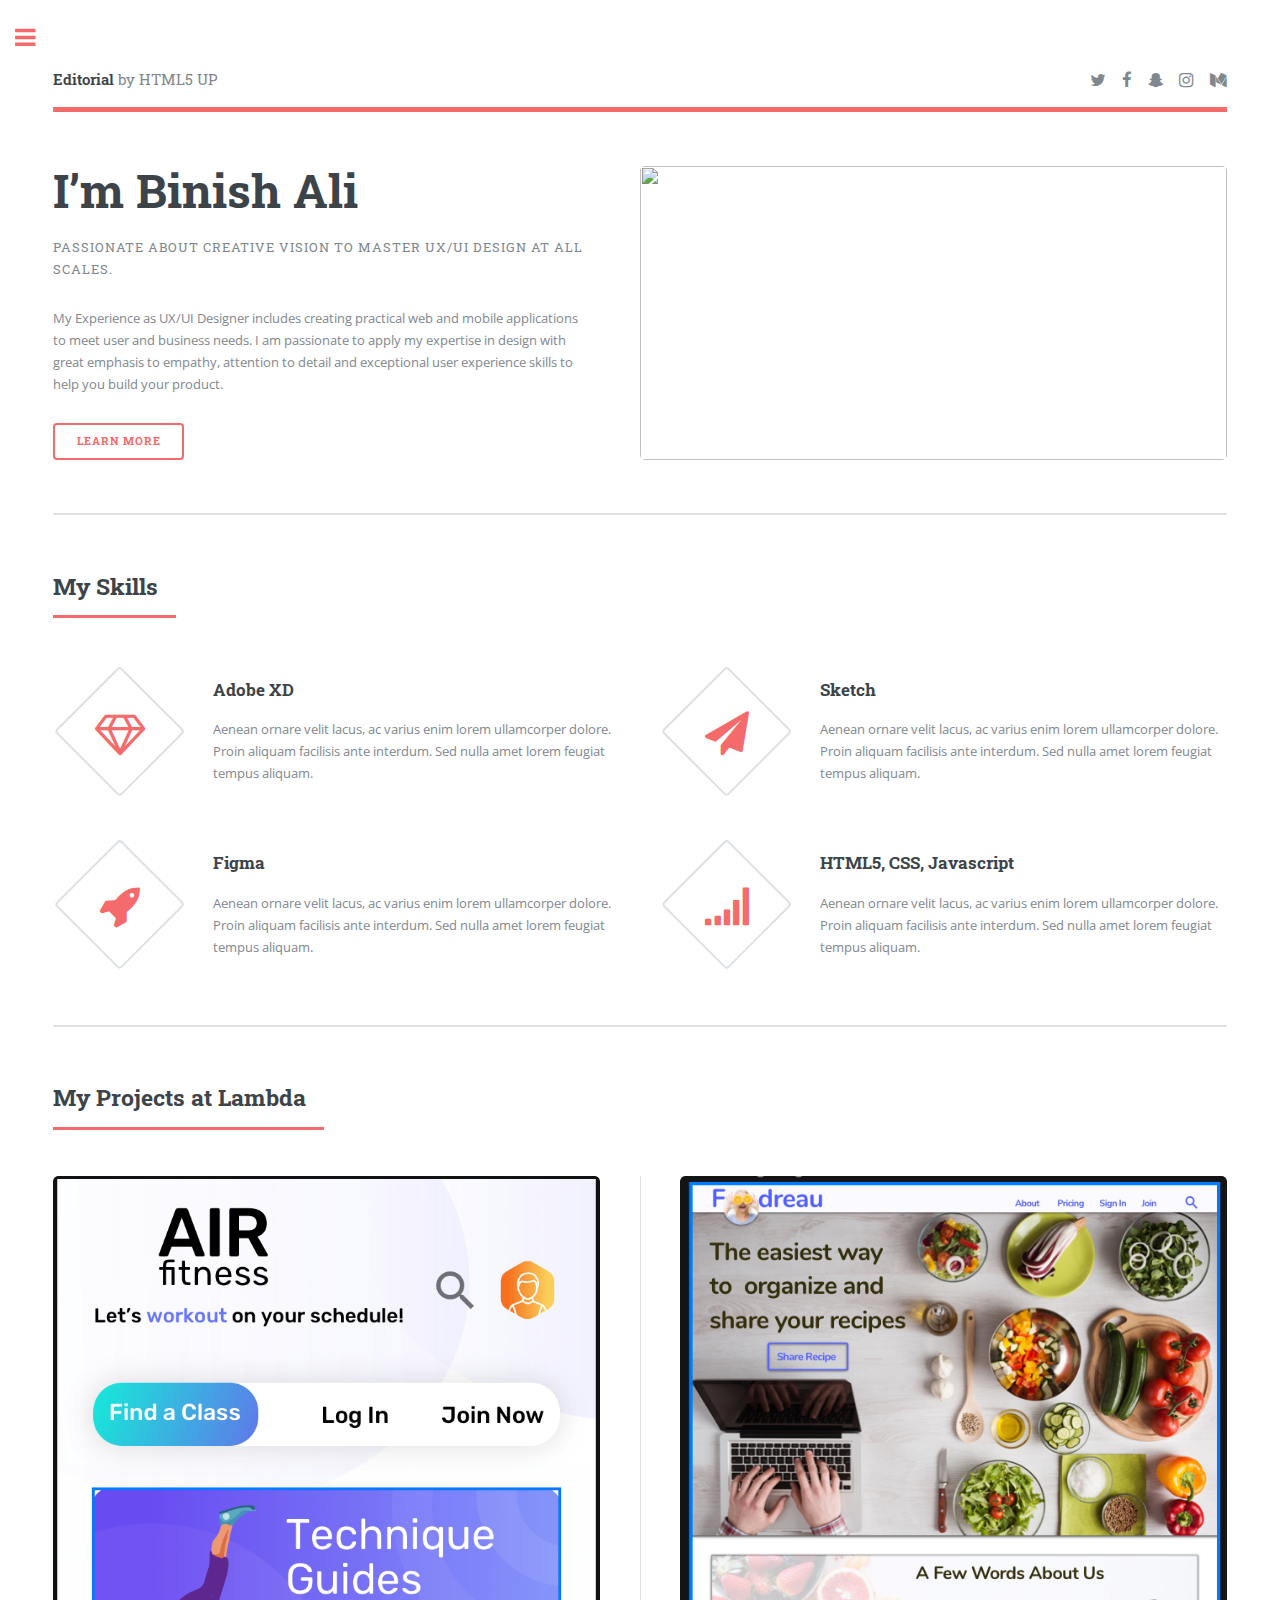
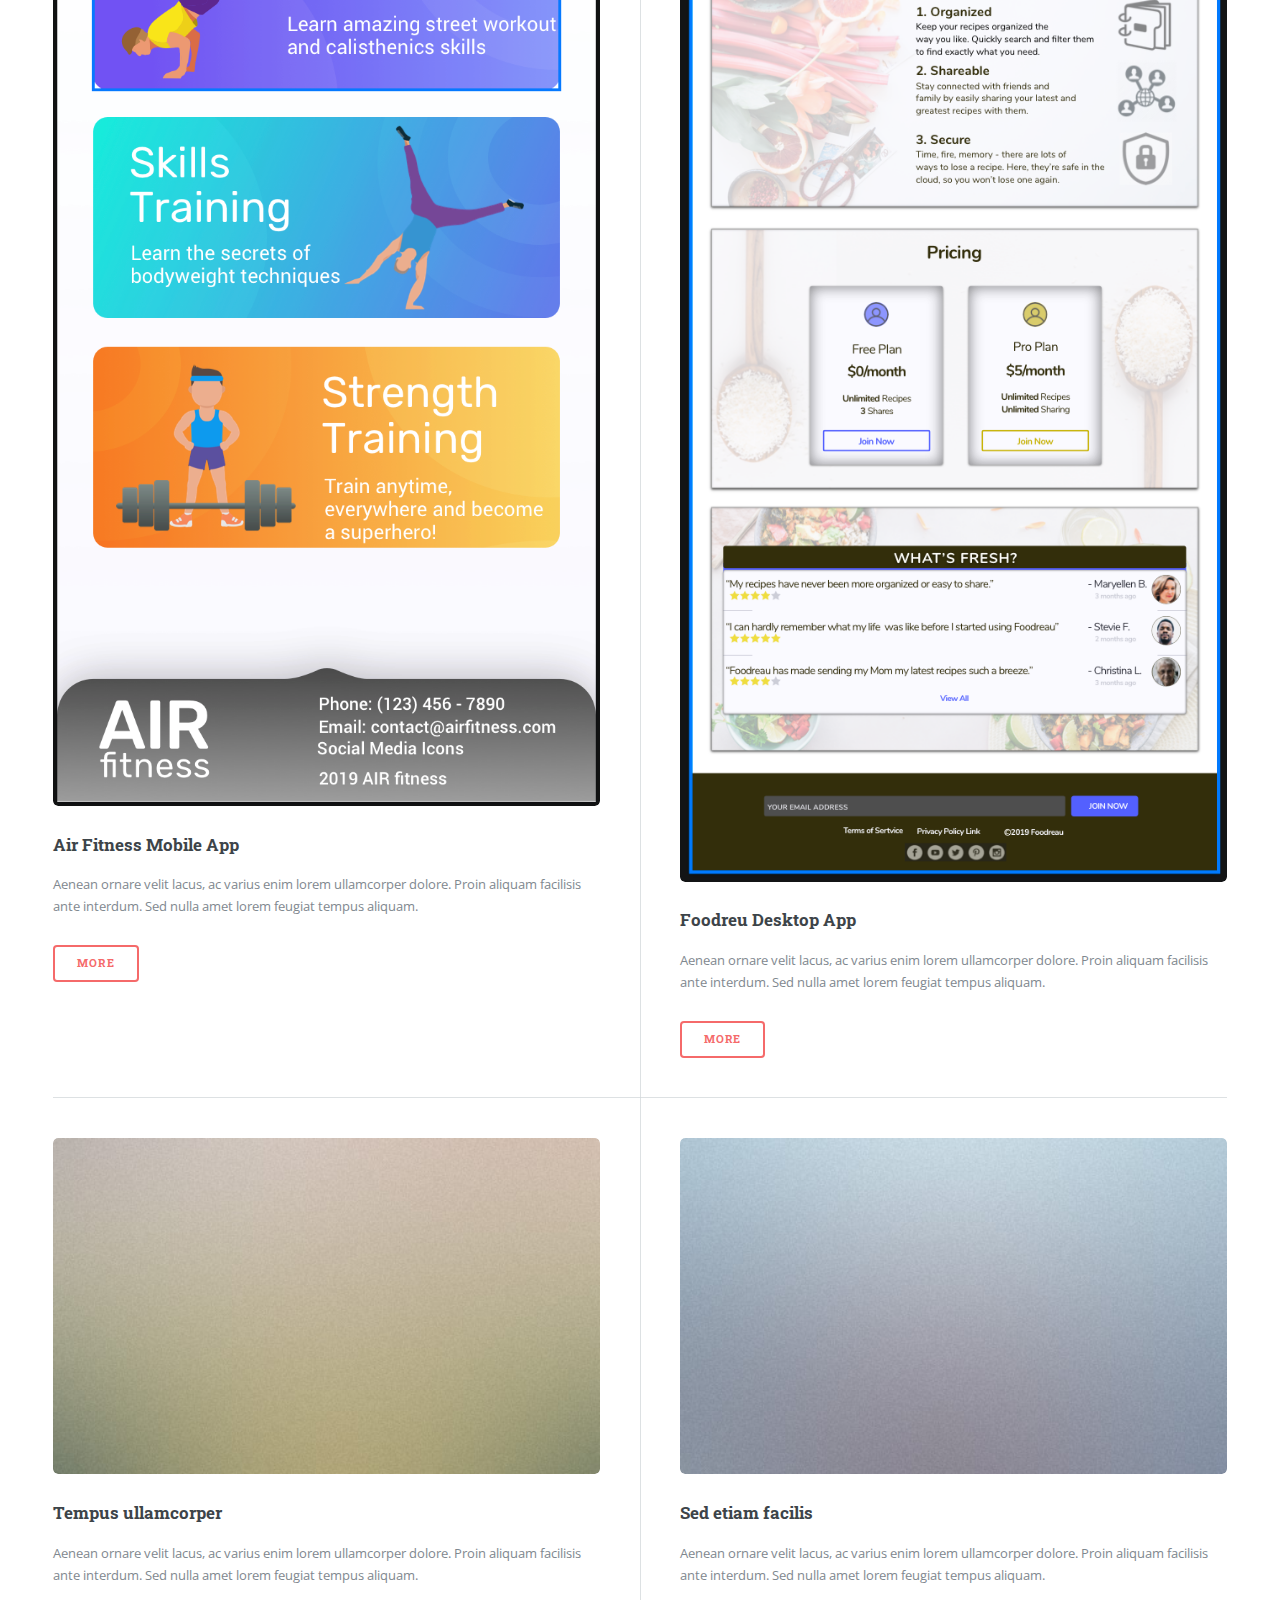
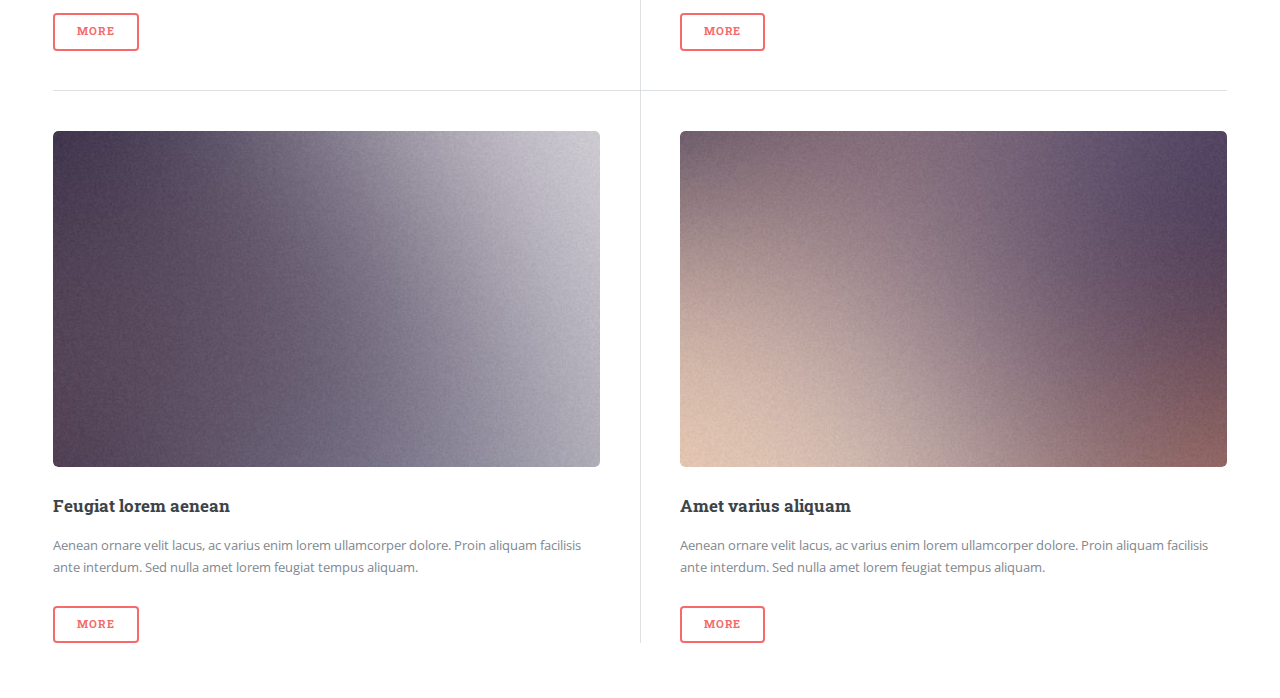
==== commit 5cc70da8: "updated my portfolio with more content" ====
--- a/index.html
+++ b/index.html
@@ -24,10 +24,10 @@
 								<header id="header">
 									<a href="index.html" class="logo"><strong>Editorial</strong> by HTML5 UP</a>
 									<ul class="icons">
-										<li><a href="#" class="icon fa-twitter"><span class="label">Twitter</span></a></li>
-										<li><a href="#" class="icon fa-facebook"><span class="label">Facebook</span></a></li>
+										<li><a href="https://twitter.com/BinishAli" class="icon fa-twitter"><span class="label">Twitter</span></a></li>
+										<li><a href="https://www.facebook.com/Binish83" class="icon fa-facebook"><span class="label">Facebook</span></a></li>
 										<li><a href="#" class="icon fa-snapchat-ghost"><span class="label">Snapchat</span></a></li>
-										<li><a href="#" class="icon fa-instagram"><span class="label">Instagram</span></a></li>
+										<li><a href="https://www.instagram.com/binish1995" class="icon fa-instagram"><span class="label">Instagram</span></a></li>
 										<li><a href="#" class="icon fa-medium"><span class="label">Medium</span></a></li>
 									</ul>
 								</header>
@@ -36,74 +36,74 @@
 								<section id="banner">
 									<div class="content">
 										<header>
-											<h1>Hi, I’m Binish Ali<br />
+											<h1>I’m Binish Ali<br />
 											</h1>
-											<p>A free and fully responsive site template</p>
+											<p>Passionate about creative vision to master UX/UI Design at all scales.</p>
 										</header>
-										<p>Aenean ornare velit lacus, ac varius enim ullamcorper eu. Proin aliquam facilisis ante interdum congue. Integer mollis, nisl amet convallis, porttitor magna ullamcorper, amet egestas mauris. Ut magna finibus nisi nec lacinia. Nam maximus erat id euismod egestas. Pellentesque sapien ac quam. Lorem ipsum dolor sit nullam.</p>
+										<p>My Experience as UX/UI Designer includes creating practical web and mobile applications to meet user and business needs. I am passionate to apply my expertise in design with great emphasis to empathy, attention to detail and exceptional user experience skills to help you build your product.</p>
 										<ul class="actions">
 											<li><a href="#" class="button big">Learn More</a></li>
 										</ul>
 									</div>
 									<span class="image object">
-										<img src="images/pic10.jpg" alt="" />
+										<img src="images/nyc.jpg" alt="" />
 									</span>
 								</section>
 
 							<!-- Section -->
 								<section>
 									<header class="major">
-										<h2>Erat lacinia</h2>
+										<h2>My Skills</h2>
 									</header>
 									<div class="features">
 										<article>
 											<span class="icon fa-diamond"></span>
 											<div class="content">
-												<h3>Portitor ullamcorper</h3>
+												<h3>Adobe XD</h3>
 												<p>Aenean ornare velit lacus, ac varius enim lorem ullamcorper dolore. Proin aliquam facilisis ante interdum. Sed nulla amet lorem feugiat tempus aliquam.</p>
 											</div>
 										</article>
 										<article>
 											<span class="icon fa-paper-plane"></span>
 											<div class="content">
-												<h3>Sapien veroeros</h3>
+												<h3>Sketch</h3>
 												<p>Aenean ornare velit lacus, ac varius enim lorem ullamcorper dolore. Proin aliquam facilisis ante interdum. Sed nulla amet lorem feugiat tempus aliquam.</p>
 											</div>
 										</article>
 										<article>
 											<span class="icon fa-rocket"></span>
 											<div class="content">
-												<h3>Quam lorem ipsum</h3>
+												<h3>Figma</h3>
 												<p>Aenean ornare velit lacus, ac varius enim lorem ullamcorper dolore. Proin aliquam facilisis ante interdum. Sed nulla amet lorem feugiat tempus aliquam.</p>
 											</div>
 										</article>
 										<article>
 											<span class="icon fa-signal"></span>
 											<div class="content">
-												<h3>Sed magna finibus</h3>
-												<p>Aenean ornare velit lacus, ac varius enim lorem ullamcorper dolore. Proin aliquam facilisis ante interdum. Sed nulla amet lorem feugiat tempus aliquam.</p>
-											</div>
-										</article>
-									</div>
-								</section>
-
-							<!-- Section -->
-								<section>
-									<header class="major">
-										<h2>Ipsum sed dolor</h2>
+												<h3>HTML5, CSS, Javascript</h3>
+												<p>Aenean ornare velit lacus, ac varius enim lorem ullamcorper dolore. Proin aliquam facilisis ante interdum. Sed nulla amet lorem feugiat tempus aliquam.</p>
+											</div>
+										</article>
+									</div>
+								</section>
+
+							<!-- Section -->
+								<section>
+									<header class="major">
+										<h2>My Projects at Lambda</h2>
 									</header>
 									<div class="posts">
 										<article>
-											<a href="#" class="image"><img src="images/pic01.jpg" alt="" /></a>
-											<h3>Interdum aenean</h3>
-											<p>Aenean ornare velit lacus, ac varius enim lorem ullamcorper dolore. Proin aliquam facilisis ante interdum. Sed nulla amet lorem feugiat tempus aliquam.</p>
-											<ul class="actions">
-												<li><a href="#" class="button">More</a></li>
-											</ul>
-										</article>
-										<article>
-											<a href="#" class="image"><img src="images/pic02.jpg" alt="" /></a>
-											<h3>Nulla amet dolore</h3>
+											<a href="#" class="image"><img src="images/air-fitness.png" alt="" /></a>
+											<h3>Air Fitness Mobile App</h3>
+											<p>Aenean ornare velit lacus, ac varius enim lorem ullamcorper dolore. Proin aliquam facilisis ante interdum. Sed nulla amet lorem feugiat tempus aliquam.</p>
+											<ul class="actions">
+												<li><a href="#" class="button">More</a></li>
+											</ul>
+										</article>
+										<article>
+											<a href="#" class="image"><img src="images/foodreu.png" alt="" /></a>
+											<h3>Foodreu Desktop App</h3>
 											<p>Aenean ornare velit lacus, ac varius enim lorem ullamcorper dolore. Proin aliquam facilisis ante interdum. Sed nulla amet lorem feugiat tempus aliquam.</p>
 											<ul class="actions">
 												<li><a href="#" class="button">More</a></li>
@@ -165,18 +165,18 @@
 									</header>
 									<ul>
 										<li><a href="index.html">Homepage</a></li>
-										<li><a href="generic.html">Generic</a></li>
-										<li><a href="elements.html">Elements</a></li>
+										<li><a href="generic.html">About Me</a></li>
+										<li><a href="elements.html">My Portfolio</a></li>
 										<li>
-											<span class="opener">Submenu</span>
+											<span class="opener">Experience</span>
 											<ul>
-												<li><a href="#">Lorem Dolor</a></li>
-												<li><a href="#">Ipsum Adipiscing</a></li>
-												<li><a href="#">Tempus Magna</a></li>
-												<li><a href="#">Feugiat Veroeros</a></li>
+												<li><a href="#">Foodreau</a></li>
+												<li><a href="#">Air Fitness</a></li>
+												<li><a href="#">Our Brand</a></li>
+												<li><a href="#">Adopt a Dog</a></li>
 											</ul>
 										</li>
-										<li><a href="#">Etiam Dolore</a></li>
+										<!--<li><a href="#">Etiam Dolore</a></li>
 										<li><a href="#">Adipiscing</a></li>
 										<li>
 											<span class="opener">Another Submenu</span>
@@ -189,19 +189,19 @@
 										</li>
 										<li><a href="#">Maximus Erat</a></li>
 										<li><a href="#">Sapien Mauris</a></li>
-										<li><a href="#">Amet Lacinia</a></li>
+										<li><a href="#">Amet Lacinia</a></li>-->
 									</ul>
 								</nav>
 
 							<!-- Section -->
 								<section>
 									<header class="major">
-										<h2>Ante interdum</h2>
+										<h2>My Profile</h2>
 									</header>
 									<div class="mini-posts">
 										<article>
-											<a href="#" class="image"><img src="images/pic07.jpg" alt="" /></a>
-											<p>Aenean ornare velit lacus, ac varius enim lorem ullamcorper dolore aliquam.</p>
+											<a href="#" class="image"><img src="images/binish.jpg" alt="" /></a>
+											<p>I love hiking, playing outdoor sports, and spending time with my family.</p>
 										</article>
 										<article>
 											<a href="#" class="image"><img src="images/pic08.jpg" alt="" /></a>
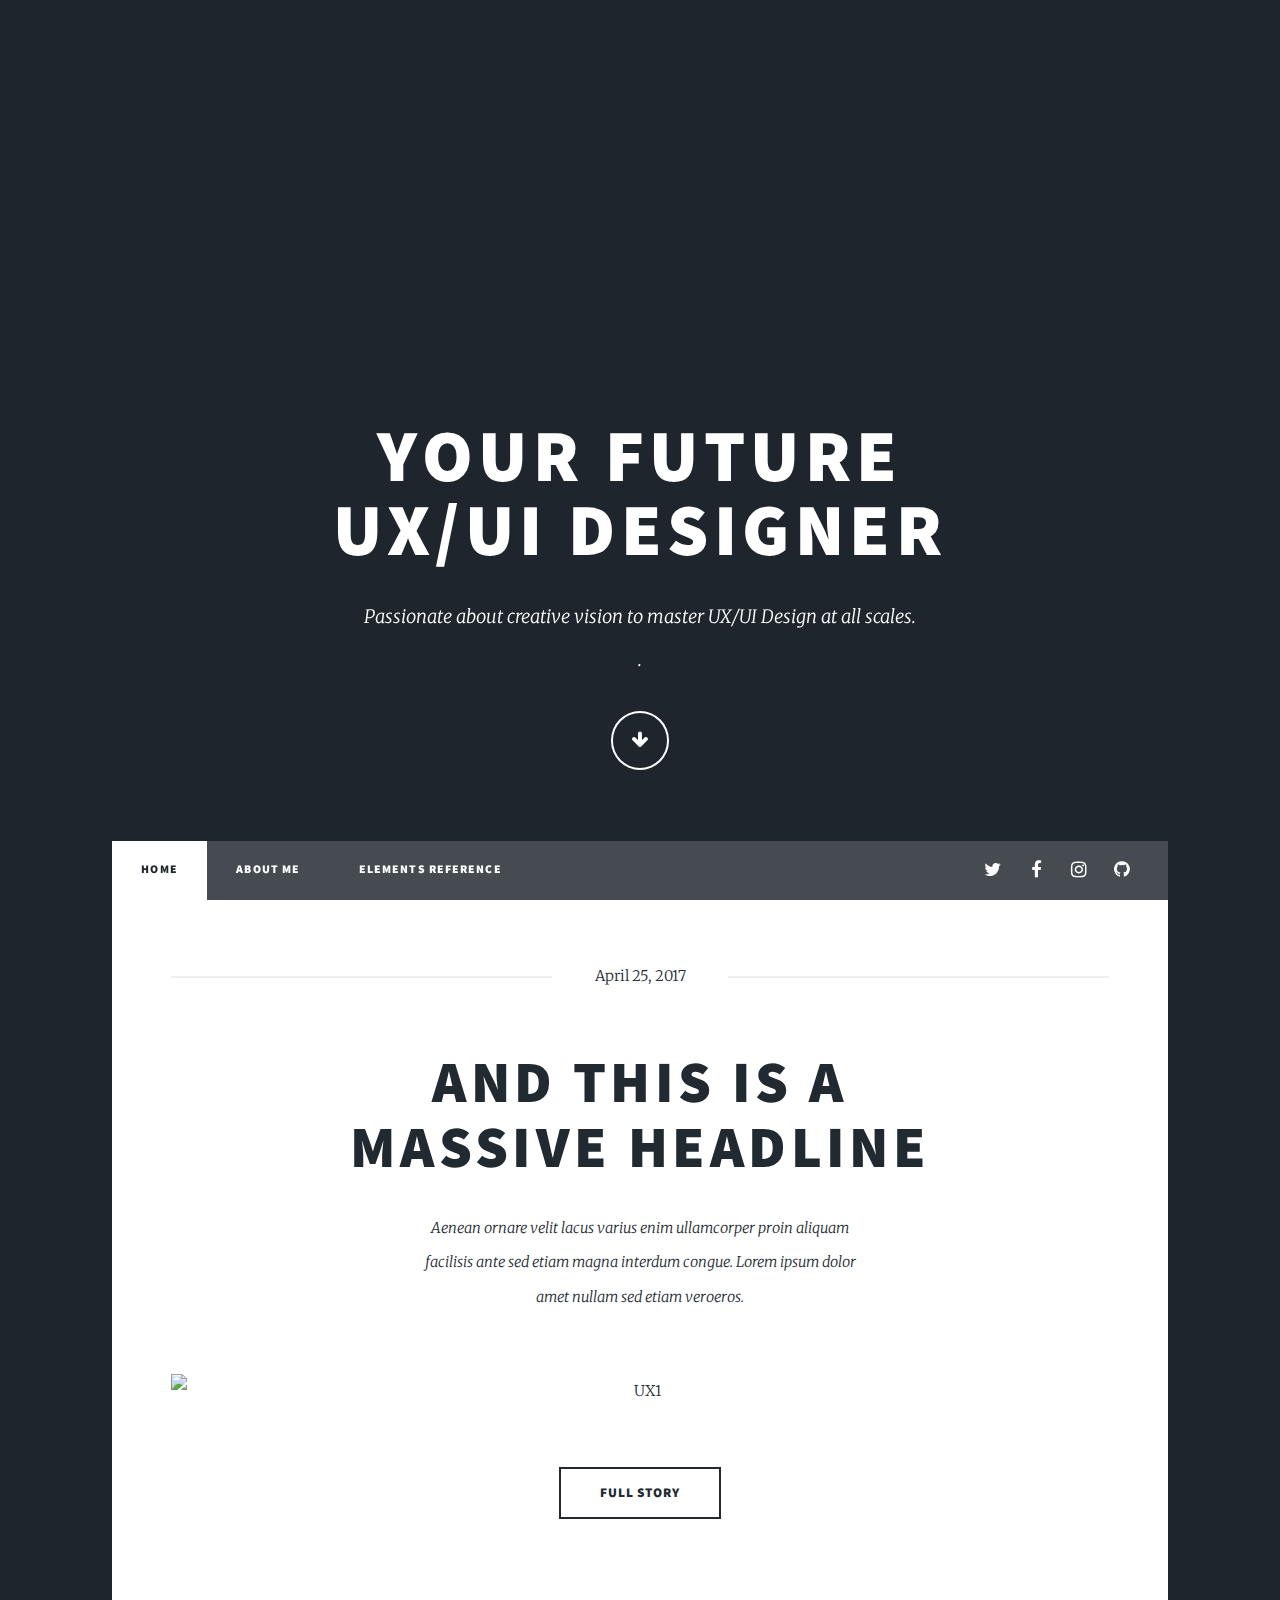
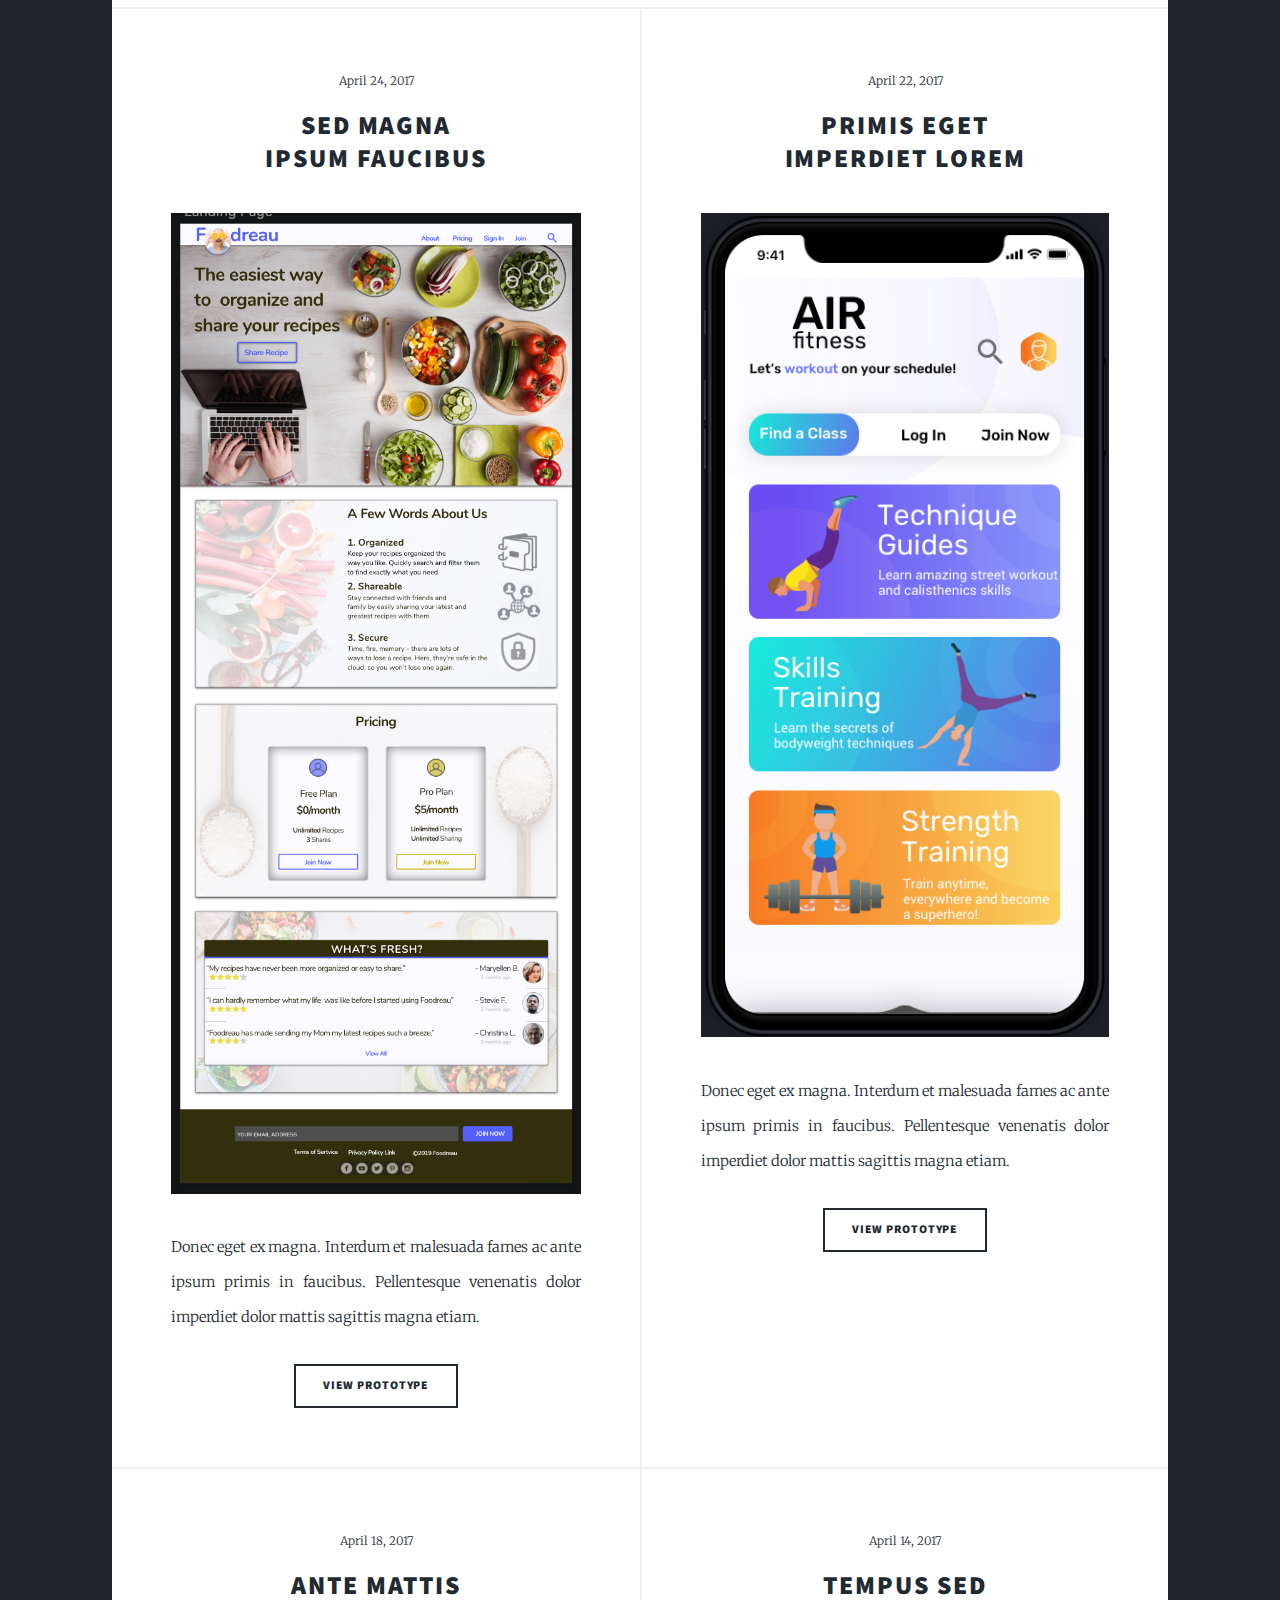
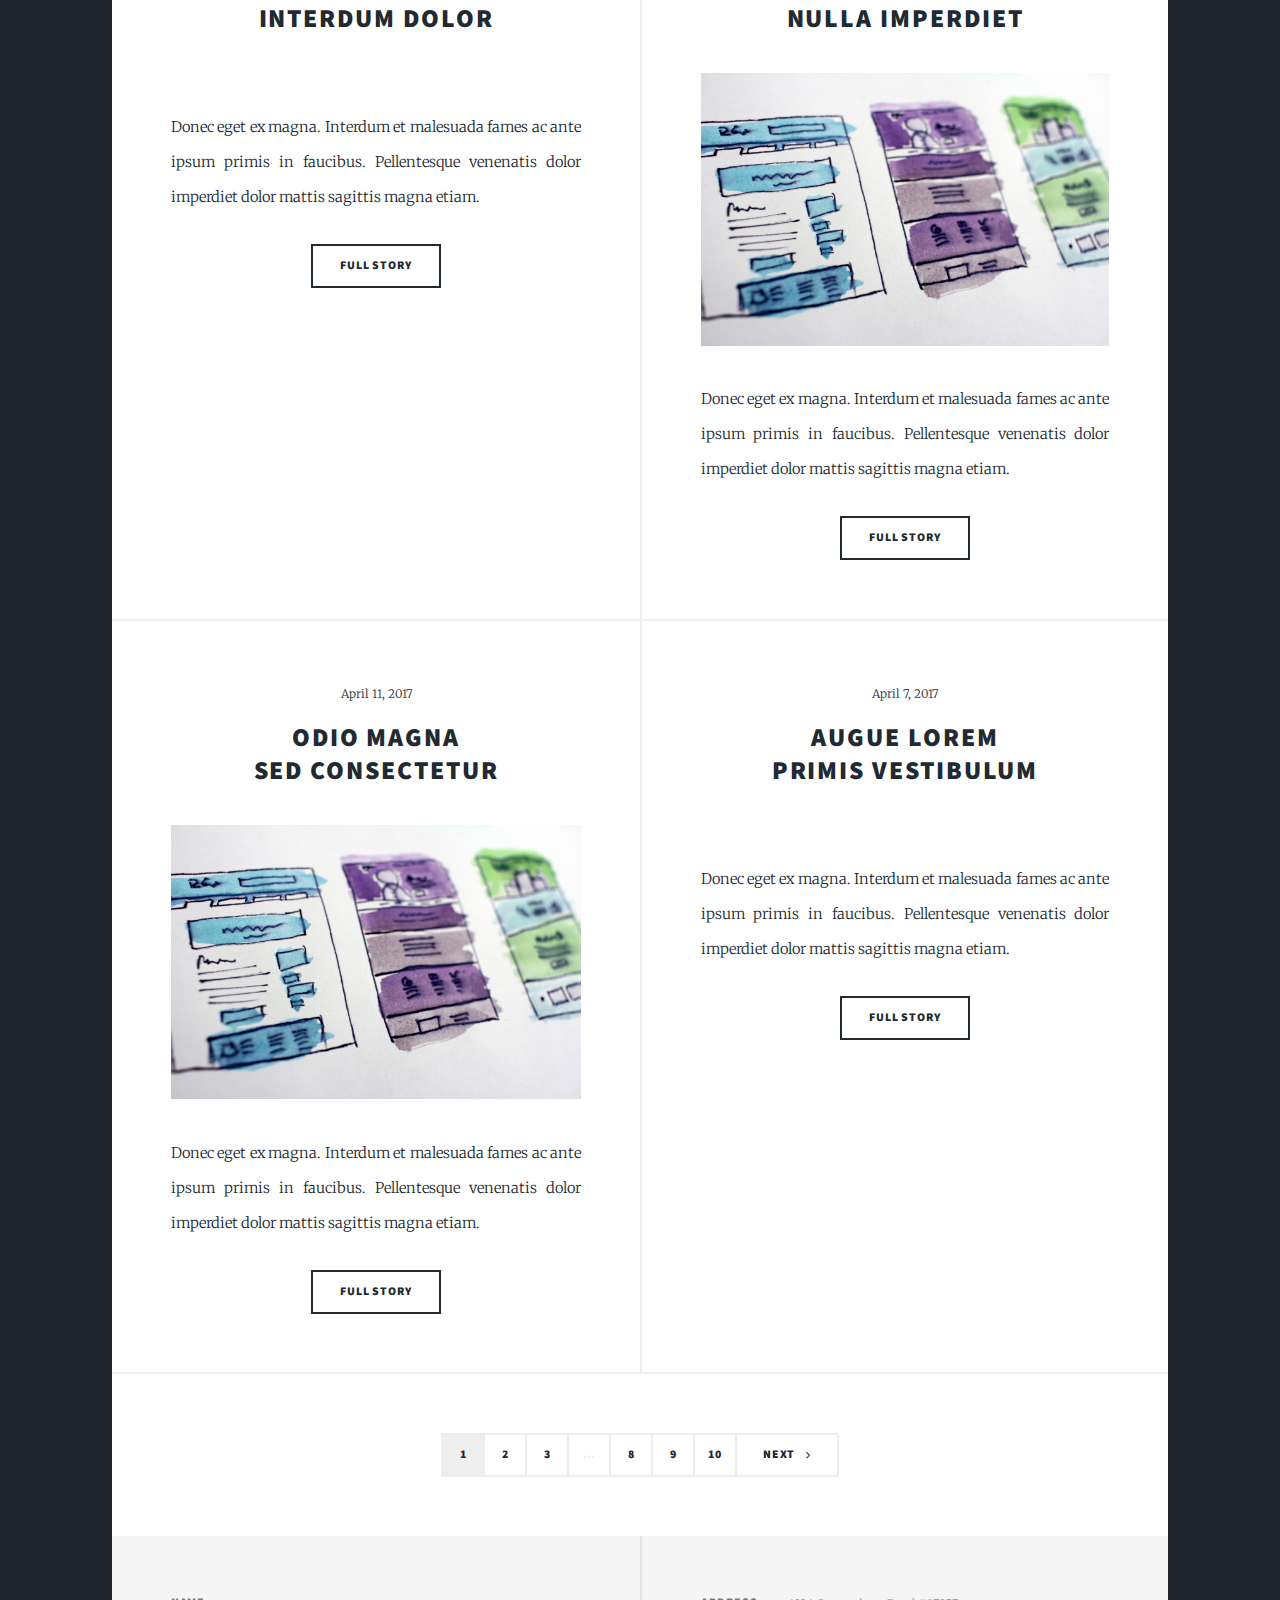
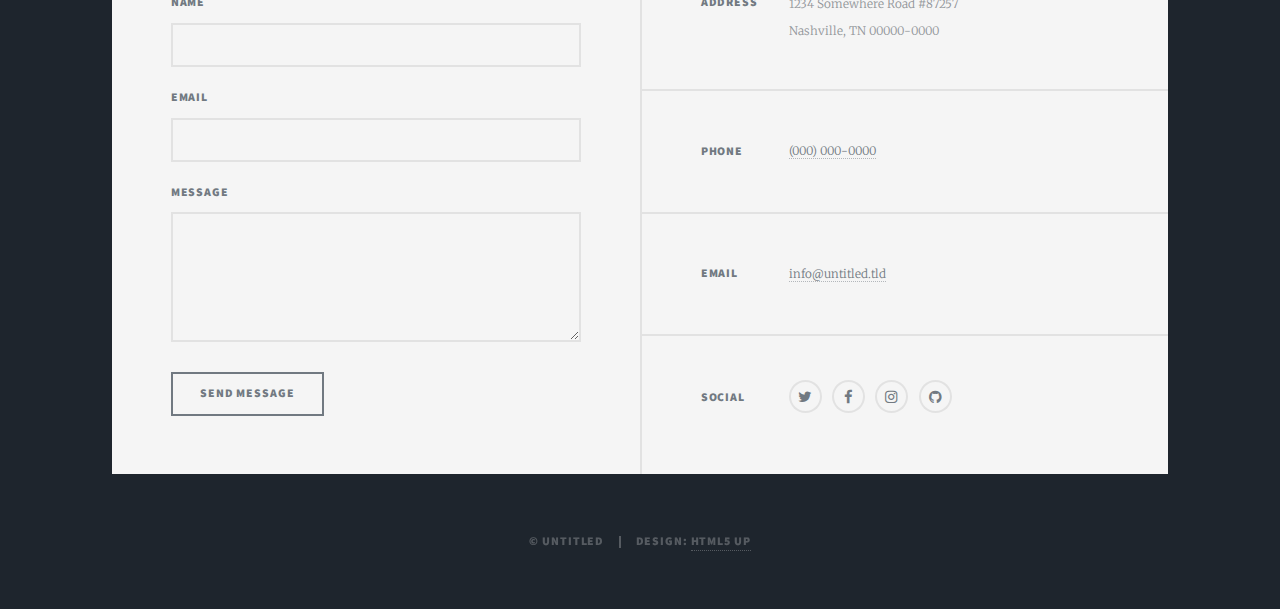
==== commit 9d0df95c: "Updated new massively files in the folder" ====
--- a/index.html
+++ b/index.html
@@ -1,248 +1,225 @@
 <!DOCTYPE HTML>
 <!--
-	Editorial by HTML5 UP
+	Massively by HTML5 UP
 	html5up.net | @ajlkn
 	Free for personal and commercial use under the CCA 3.0 license (html5up.net/license)
 -->
 <html>
 	<head>
-		<title>Binish Ali Portfolio</title>
+		<title>Binish Ali | Welcome </title>
 		<meta charset="utf-8" />
 		<meta name="viewport" content="width=device-width, initial-scale=1, user-scalable=no" />
 		<link rel="stylesheet" href="assets/css/main.css" />
+		<noscript><link rel="stylesheet" href="assets/css/noscript.css" /></noscript>
 	</head>
 	<body class="is-preload">
 
 		<!-- Wrapper -->
-			<div id="wrapper">
+			<div id="wrapper" class="fade-in">
+
+				<!-- Intro -->
+					<div id="intro">
+						<h1>Your Future<br />
+						UX/UI Designer</h1>
+						<p>Passionate about creative vision to master UX/UI Design at all scales. <a href="#"></a>  <a href="#"></a><br />
+						 <a href="#"></a>.</p>
+						<ul class="actions">
+							<li><a href="#header" class="button icon solo fa-arrow-down scrolly">Continue</a></li>
+						</ul>
+					</div>
+
+				<!-- Header -->
+					<header id="header">
+						<a href="index.html" class="logo">Binish Ali</a>
+					</header>
+
+				<!-- Nav -->
+					<nav id="nav">
+						<ul class="links">
+							<li class="active"><a href="index.html">Home</a></li>
+							<li><a href="about.html">About Me</a></li>
+							<li><a href="elements.html">Elements Reference</a></li>
+						</ul>
+						<ul class="icons">
+							<li><a href="#" class="icon fa-twitter"><span class="label">Twitter</span></a></li>
+							<li><a href="#" class="icon fa-facebook"><span class="label">Facebook</span></a></li>
+							<li><a href="#" class="icon fa-instagram"><span class="label">Instagram</span></a></li>
+							<li><a href="#" class="icon fa-github"><span class="label">GitHub</span></a></li>
+						</ul>
+					</nav>
 
 				<!-- Main -->
 					<div id="main">
-						<div class="inner">
-
-							<!-- Header -->
-								<header id="header">
-									<a href="index.html" class="logo"><strong>Editorial</strong> by HTML5 UP</a>
-									<ul class="icons">
-										<li><a href="https://twitter.com/BinishAli" class="icon fa-twitter"><span class="label">Twitter</span></a></li>
-										<li><a href="https://www.facebook.com/Binish83" class="icon fa-facebook"><span class="label">Facebook</span></a></li>
-										<li><a href="#" class="icon fa-snapchat-ghost"><span class="label">Snapchat</span></a></li>
-										<li><a href="https://www.instagram.com/binish1995" class="icon fa-instagram"><span class="label">Instagram</span></a></li>
-										<li><a href="#" class="icon fa-medium"><span class="label">Medium</span></a></li>
-									</ul>
+
+						<!-- Featured Post -->
+							<article class="post featured">
+								<header class="major">
+									<span class="date">April 25, 2017</span>
+									<h2><a href="#">And this is a<br />
+									massive headline</a></h2>
+									<p>Aenean ornare velit lacus varius enim ullamcorper proin aliquam<br />
+									facilisis ante sed etiam magna interdum congue. Lorem ipsum dolor<br />
+									amet nullam sed etiam veroeros.</p>
 								</header>
-
-							<!-- Banner -->
-								<section id="banner">
-									<div class="content">
-										<header>
-											<h1>I’m Binish Ali<br />
-											</h1>
-											<p>Passionate about creative vision to master UX/UI Design at all scales.</p>
-										</header>
-										<p>My Experience as UX/UI Designer includes creating practical web and mobile applications to meet user and business needs. I am passionate to apply my expertise in design with great emphasis to empathy, attention to detail and exceptional user experience skills to help you build your product.</p>
-										<ul class="actions">
-											<li><a href="#" class="button big">Learn More</a></li>
-										</ul>
+								<a href="#" class="image main"><img src="images/ux1.jpg" alt="UX1" /></a>
+								<ul class="actions special">
+									<li><a href="#" class="button large">Full Story</a></li>
+								</ul>
+							</article>
+
+						<!-- Posts -->
+							<section class="posts">
+								<article>
+									<header>
+										<span class="date">April 24, 2017</span>
+										<h2><a href="#">Sed magna<br />
+										ipsum faucibus</a></h2>
+									</header>
+									<a href="#" class="image fit"><img src="images/foodreu-desktop.png" alt="" /></a>
+									<p>Donec eget ex magna. Interdum et malesuada fames ac ante ipsum primis in faucibus. Pellentesque venenatis dolor imperdiet dolor mattis sagittis magna etiam.</p>
+									<ul class="actions special">
+										<li><a href="https://invis.io/D9RW56L2NP8" class="button">View Prototype</a></li>
+									</ul>
+								</article>
+								<article>
+									<header>
+										<span class="date">April 22, 2017</span>
+										<h2><a href="#">Primis eget<br />
+										imperdiet lorem</a></h2>
+									</header>
+									<a href="#" class="image fit"><img src="images/air-fitness.png" alt="" /></a>
+									<p>Donec eget ex magna. Interdum et malesuada fames ac ante ipsum primis in faucibus. Pellentesque venenatis dolor imperdiet dolor mattis sagittis magna etiam.</p>
+									<ul class="actions special">
+										<li><a href="https://invis.io/B2RJVUXS7F5" class="button">View Prototype</a></li>
+									</ul>
+								</article>
+								<article>
+									<header>
+										<span class="date">April 18, 2017</span>
+										<h2><a href="#">Ante mattis<br />
+										interdum dolor</a></h2>
+									</header>
+									<a href="#" class="image fit"><img src="images/ux1.jpg" alt="" /></a>
+									<p>Donec eget ex magna. Interdum et malesuada fames ac ante ipsum primis in faucibus. Pellentesque venenatis dolor imperdiet dolor mattis sagittis magna etiam.</p>
+									<ul class="actions special">
+										<li><a href="#" class="button">Full Story</a></li>
+									</ul>
+								</article>
+								<article>
+									<header>
+										<span class="date">April 14, 2017</span>
+										<h2><a href="#">Tempus sed<br />
+										nulla imperdiet</a></h2>
+									</header>
+									<a href="#" class="image fit"><img src="images/ux2.jpg" alt="" /></a>
+									<p>Donec eget ex magna. Interdum et malesuada fames ac ante ipsum primis in faucibus. Pellentesque venenatis dolor imperdiet dolor mattis sagittis magna etiam.</p>
+									<ul class="actions special">
+										<li><a href="#" class="button">Full Story</a></li>
+									</ul>
+								</article>
+								<article>
+									<header>
+										<span class="date">April 11, 2017</span>
+										<h2><a href="#">Odio magna<br />
+										sed consectetur</a></h2>
+									</header>
+									<a href="#" class="image fit"><img src="images/ux2.jpg" alt="" /></a>
+									<p>Donec eget ex magna. Interdum et malesuada fames ac ante ipsum primis in faucibus. Pellentesque venenatis dolor imperdiet dolor mattis sagittis magna etiam.</p>
+									<ul class="actions special">
+										<li><a href="#" class="button">Full Story</a></li>
+									</ul>
+								</article>
+								<article>
+									<header>
+										<span class="date">April 7, 2017</span>
+										<h2><a href="#">Augue lorem<br />
+										primis vestibulum</a></h2>
+									</header>
+									<a href="#" class="image fit"><img src="images/ux1.jpg" alt="" /></a>
+									<p>Donec eget ex magna. Interdum et malesuada fames ac ante ipsum primis in faucibus. Pellentesque venenatis dolor imperdiet dolor mattis sagittis magna etiam.</p>
+									<ul class="actions special">
+										<li><a href="#" class="button">Full Story</a></li>
+									</ul>
+								</article>
+							</section>
+
+						<!-- Footer -->
+							<footer>
+								<div class="pagination">
+									<!--<a href="#" class="previous">Prev</a>-->
+									<a href="#" class="page active">1</a>
+									<a href="#" class="page">2</a>
+									<a href="#" class="page">3</a>
+									<span class="extra">&hellip;</span>
+									<a href="#" class="page">8</a>
+									<a href="#" class="page">9</a>
+									<a href="#" class="page">10</a>
+									<a href="#" class="next">Next</a>
+								</div>
+							</footer>
+
+					</div>
+
+				<!-- Footer -->
+					<footer id="footer">
+						<section>
+							<form method="post" action="#">
+								<div class="fields">
+									<div class="field">
+										<label for="name">Name</label>
+										<input type="text" name="name" id="name" />
 									</div>
-									<span class="image object">
-										<img src="images/nyc.jpg" alt="" />
-									</span>
-								</section>
-
-							<!-- Section -->
-								<section>
-									<header class="major">
-										<h2>My Skills</h2>
-									</header>
-									<div class="features">
-										<article>
-											<span class="icon fa-diamond"></span>
-											<div class="content">
-												<h3>Adobe XD</h3>
-												<p>Aenean ornare velit lacus, ac varius enim lorem ullamcorper dolore. Proin aliquam facilisis ante interdum. Sed nulla amet lorem feugiat tempus aliquam.</p>
-											</div>
-										</article>
-										<article>
-											<span class="icon fa-paper-plane"></span>
-											<div class="content">
-												<h3>Sketch</h3>
-												<p>Aenean ornare velit lacus, ac varius enim lorem ullamcorper dolore. Proin aliquam facilisis ante interdum. Sed nulla amet lorem feugiat tempus aliquam.</p>
-											</div>
-										</article>
-										<article>
-											<span class="icon fa-rocket"></span>
-											<div class="content">
-												<h3>Figma</h3>
-												<p>Aenean ornare velit lacus, ac varius enim lorem ullamcorper dolore. Proin aliquam facilisis ante interdum. Sed nulla amet lorem feugiat tempus aliquam.</p>
-											</div>
-										</article>
-										<article>
-											<span class="icon fa-signal"></span>
-											<div class="content">
-												<h3>HTML5, CSS, Javascript</h3>
-												<p>Aenean ornare velit lacus, ac varius enim lorem ullamcorper dolore. Proin aliquam facilisis ante interdum. Sed nulla amet lorem feugiat tempus aliquam.</p>
-											</div>
-										</article>
+									<div class="field">
+										<label for="email">Email</label>
+										<input type="text" name="email" id="email" />
 									</div>
-								</section>
-
-							<!-- Section -->
-								<section>
-									<header class="major">
-										<h2>My Projects at Lambda</h2>
-									</header>
-									<div class="posts">
-										<article>
-											<a href="#" class="image"><img src="images/air-fitness.png" alt="" /></a>
-											<h3>Air Fitness Mobile App</h3>
-											<p>Aenean ornare velit lacus, ac varius enim lorem ullamcorper dolore. Proin aliquam facilisis ante interdum. Sed nulla amet lorem feugiat tempus aliquam.</p>
-											<ul class="actions">
-												<li><a href="#" class="button">More</a></li>
-											</ul>
-										</article>
-										<article>
-											<a href="#" class="image"><img src="images/foodreu.png" alt="" /></a>
-											<h3>Foodreu Desktop App</h3>
-											<p>Aenean ornare velit lacus, ac varius enim lorem ullamcorper dolore. Proin aliquam facilisis ante interdum. Sed nulla amet lorem feugiat tempus aliquam.</p>
-											<ul class="actions">
-												<li><a href="#" class="button">More</a></li>
-											</ul>
-										</article>
-										<article>
-											<a href="#" class="image"><img src="images/pic03.jpg" alt="" /></a>
-											<h3>Tempus ullamcorper</h3>
-											<p>Aenean ornare velit lacus, ac varius enim lorem ullamcorper dolore. Proin aliquam facilisis ante interdum. Sed nulla amet lorem feugiat tempus aliquam.</p>
-											<ul class="actions">
-												<li><a href="#" class="button">More</a></li>
-											</ul>
-										</article>
-										<article>
-											<a href="#" class="image"><img src="images/pic04.jpg" alt="" /></a>
-											<h3>Sed etiam facilis</h3>
-											<p>Aenean ornare velit lacus, ac varius enim lorem ullamcorper dolore. Proin aliquam facilisis ante interdum. Sed nulla amet lorem feugiat tempus aliquam.</p>
-											<ul class="actions">
-												<li><a href="#" class="button">More</a></li>
-											</ul>
-										</article>
-										<article>
-											<a href="#" class="image"><img src="images/pic05.jpg" alt="" /></a>
-											<h3>Feugiat lorem aenean</h3>
-											<p>Aenean ornare velit lacus, ac varius enim lorem ullamcorper dolore. Proin aliquam facilisis ante interdum. Sed nulla amet lorem feugiat tempus aliquam.</p>
-											<ul class="actions">
-												<li><a href="#" class="button">More</a></li>
-											</ul>
-										</article>
-										<article>
-											<a href="#" class="image"><img src="images/pic06.jpg" alt="" /></a>
-											<h3>Amet varius aliquam</h3>
-											<p>Aenean ornare velit lacus, ac varius enim lorem ullamcorper dolore. Proin aliquam facilisis ante interdum. Sed nulla amet lorem feugiat tempus aliquam.</p>
-											<ul class="actions">
-												<li><a href="#" class="button">More</a></li>
-											</ul>
-										</article>
+									<div class="field">
+										<label for="message">Message</label>
+										<textarea name="message" id="message" rows="3"></textarea>
 									</div>
-								</section>
-
-						</div>
-					</div>
-
-				<!-- Sidebar -->
-					<div id="sidebar">
-						<div class="inner">
-
-							<!-- Search -->
-								<section id="search" class="alt">
-									<form method="post" action="#">
-										<input type="text" name="query" id="query" placeholder="Search" />
-									</form>
-								</section>
-
-							<!-- Menu -->
-								<nav id="menu">
-									<header class="major">
-										<h2>Menu</h2>
-									</header>
-									<ul>
-										<li><a href="index.html">Homepage</a></li>
-										<li><a href="generic.html">About Me</a></li>
-										<li><a href="elements.html">My Portfolio</a></li>
-										<li>
-											<span class="opener">Experience</span>
-											<ul>
-												<li><a href="#">Foodreau</a></li>
-												<li><a href="#">Air Fitness</a></li>
-												<li><a href="#">Our Brand</a></li>
-												<li><a href="#">Adopt a Dog</a></li>
-											</ul>
-										</li>
-										<!--<li><a href="#">Etiam Dolore</a></li>
-										<li><a href="#">Adipiscing</a></li>
-										<li>
-											<span class="opener">Another Submenu</span>
-											<ul>
-												<li><a href="#">Lorem Dolor</a></li>
-												<li><a href="#">Ipsum Adipiscing</a></li>
-												<li><a href="#">Tempus Magna</a></li>
-												<li><a href="#">Feugiat Veroeros</a></li>
-											</ul>
-										</li>
-										<li><a href="#">Maximus Erat</a></li>
-										<li><a href="#">Sapien Mauris</a></li>
-										<li><a href="#">Amet Lacinia</a></li>-->
-									</ul>
-								</nav>
-
-							<!-- Section -->
-								<section>
-									<header class="major">
-										<h2>My Profile</h2>
-									</header>
-									<div class="mini-posts">
-										<article>
-											<a href="#" class="image"><img src="images/binish.jpg" alt="" /></a>
-											<p>I love hiking, playing outdoor sports, and spending time with my family.</p>
-										</article>
-										<article>
-											<a href="#" class="image"><img src="images/pic08.jpg" alt="" /></a>
-											<p>Aenean ornare velit lacus, ac varius enim lorem ullamcorper dolore aliquam.</p>
-										</article>
-										<article>
-											<a href="#" class="image"><img src="images/pic09.jpg" alt="" /></a>
-											<p>Aenean ornare velit lacus, ac varius enim lorem ullamcorper dolore aliquam.</p>
-										</article>
-									</div>
-									<ul class="actions">
-										<li><a href="#" class="button">More</a></li>
-									</ul>
-								</section>
-
-							<!-- Section -->
-								<section>
-									<header class="major">
-										<h2>Get in touch</h2>
-									</header>
-									<p>Sed varius enim lorem ullamcorper dolore aliquam aenean ornare velit lacus, ac varius enim lorem ullamcorper dolore. Proin sed aliquam facilisis ante interdum. Sed nulla amet lorem feugiat tempus aliquam.</p>
-									<ul class="contact">
-										<li class="fa-envelope-o"><a href="#">information@untitled.tld</a></li>
-										<li class="fa-phone">(000) 000-0000</li>
-										<li class="fa-home">1234 Somewhere Road #8254<br />
-										Nashville, TN 00000-0000</li>
-									</ul>
-								</section>
-
-							<!-- Footer -->
-								<footer id="footer">
-									<p class="copyright">&copy; Untitled. All rights reserved. Demo Images: <a href="https://unsplash.com">Unsplash</a>. Design: <a href="https://html5up.net">HTML5 UP</a>.</p>
-								</footer>
-
-						</div>
+								</div>
+								<ul class="actions">
+									<li><input type="submit" value="Send Message" /></li>
+								</ul>
+							</form>
+						</section>
+						<section class="split contact">
+							<section class="alt">
+								<h3>Address</h3>
+								<p>1234 Somewhere Road #87257<br />
+								Nashville, TN 00000-0000</p>
+							</section>
+							<section>
+								<h3>Phone</h3>
+								<p><a href="#">(000) 000-0000</a></p>
+							</section>
+							<section>
+								<h3>Email</h3>
+								<p><a href="#">info@untitled.tld</a></p>
+							</section>
+							<section>
+								<h3>Social</h3>
+								<ul class="icons alt">
+									<li><a href="#" class="icon alt fa-twitter"><span class="label">Twitter</span></a></li>
+									<li><a href="#" class="icon alt fa-facebook"><span class="label">Facebook</span></a></li>
+									<li><a href="#" class="icon alt fa-instagram"><span class="label">Instagram</span></a></li>
+									<li><a href="#" class="icon alt fa-github"><span class="label">GitHub</span></a></li>
+								</ul>
+							</section>
+						</section>
+					</footer>
+
+				<!-- Copyright -->
+					<div id="copyright">
+						<ul><li>&copy; Untitled</li><li>Design: <a href="https://html5up.net">HTML5 UP</a></li></ul>
 					</div>
 
 			</div>
 
 		<!-- Scripts -->
 			<script src="assets/js/jquery.min.js"></script>
+			<script src="assets/js/jquery.scrollex.min.js"></script>
+			<script src="assets/js/jquery.scrolly.min.js"></script>
 			<script src="assets/js/browser.min.js"></script>
 			<script src="assets/js/breakpoints.min.js"></script>
 			<script src="assets/js/util.js"></script>
--- a/assets/css/main.css
+++ b/assets/css/main.css
@@ -1,8 +1,8 @@
 @import url(font-awesome.min.css);
-@import url("https://fonts.googleapis.com/css?family=Open+Sans:400,600,400italic,600italic|Roboto+Slab:400,700");
+@import url("https://fonts.googleapis.com/css?family=Merriweather:300,700,300italic,700italic|Source+Sans+Pro:900");
 
 /*
-	Editorial by HTML5 UP
+	Massively by HTML5 UP
 	html5up.net | @ajlkn
 	Free for personal and commercial use under the CCA 3.0 license (html5up.net/license)
 */
@@ -99,10 +99,10 @@
 	}
 
 	body {
-		background: #ffffff;
-	}
-
-		body.is-preload *, body.is-preload *:before, body.is-preload *:after, body.is-resizing *, body.is-resizing *:before, body.is-resizing *:after {
+		background-color: #1e252d;
+	}
+
+		body.is-preload *, body.is-preload *:before, body.is-preload *:after {
 			-moz-animation: none !important;
 			-webkit-animation: none !important;
 			-ms-animation: none !important;
@@ -115,59 +115,59 @@
 
 /* Type */
 
+	html {
+		font-size: 16pt;
+	}
+
+		@media screen and (max-width: 1680px) {
+
+			html {
+				font-size: 12pt;
+			}
+
+		}
+
+		@media screen and (max-width: 1280px) {
+
+			html {
+				font-size: 11pt;
+			}
+
+		}
+
+		@media screen and (max-width: 360px) {
+
+			html {
+				font-size: 10pt;
+			}
+
+		}
+
+	body {
+		color: #212931;
+	}
+
 	body, input, select, textarea {
-		color: #7f888f;
-		font-family: "Open Sans", sans-serif;
-		font-size: 13pt;
-		font-weight: 400;
-		line-height: 1.65;
-	}
-
-		@media screen and (max-width: 1680px) {
-
-			body, input, select, textarea {
-				font-size: 11pt;
-			}
-
-		}
-
-		@media screen and (max-width: 1280px) {
-
-			body, input, select, textarea {
-				font-size: 10pt;
-			}
-
-		}
-
-		@media screen and (max-width: 360px) {
-
-			body, input, select, textarea {
-				font-size: 9pt;
-			}
-
-		}
+		font-family: "Merriweather", Georgia, serif;
+		font-weight: 300;
+		font-size: 1rem;
+		line-height: 2.375;
+	}
 
 	a {
-		-moz-transition: color 0.2s ease-in-out, border-bottom-color 0.2s ease-in-out;
-		-webkit-transition: color 0.2s ease-in-out, border-bottom-color 0.2s ease-in-out;
-		-ms-transition: color 0.2s ease-in-out, border-bottom-color 0.2s ease-in-out;
-		transition: color 0.2s ease-in-out, border-bottom-color 0.2s ease-in-out;
+		-moz-transition: color 0.2s ease-in-out, background-color 0.2s ease-in-out, border-color 0.2s ease-in-out, box-shadow 0.2s ease-in-out;
+		-webkit-transition: color 0.2s ease-in-out, background-color 0.2s ease-in-out, border-color 0.2s ease-in-out, box-shadow 0.2s ease-in-out;
+		-ms-transition: color 0.2s ease-in-out, background-color 0.2s ease-in-out, border-color 0.2s ease-in-out, box-shadow 0.2s ease-in-out;
+		transition: color 0.2s ease-in-out, background-color 0.2s ease-in-out, border-color 0.2s ease-in-out, box-shadow 0.2s ease-in-out;
 		border-bottom: dotted 1px;
-		color: #f56a6a;
 		text-decoration: none;
 	}
 
 		a:hover {
-			border-bottom-color: #f56a6a;
-			color: #f56a6a !important;
-		}
-
-			a:hover strong {
-				color: inherit;
-			}
+			border-bottom-color: transparent;
+		}
 
 	strong, b {
-		color: #3d4449;
 		font-weight: 600;
 	}
 
@@ -176,129 +176,103 @@
 	}
 
 	p {
-		margin: 0 0 2em 0;
+		text-align: justify;
+		margin: 0 0 2rem 0;
 	}
 
 	h1, h2, h3, h4, h5, h6 {
-		color: #3d4449;
-		font-family: "Roboto Slab", serif;
-		font-weight: 700;
+		font-family: "Source Sans Pro", Helvetica, sans-serif;
+		font-weight: 900;
 		line-height: 1.5;
-		margin: 0 0 1em 0;
+		letter-spacing: 0.075em;
+		text-transform: uppercase;
+		margin: 0 0 1rem 0;
 	}
 
 		h1 a, h2 a, h3 a, h4 a, h5 a, h6 a {
+			border-bottom: 0;
 			color: inherit;
 			text-decoration: none;
-			border-bottom: 0;
 		}
 
 	h1 {
-		font-size: 4em;
-		margin: 0 0 0.5em 0;
+		font-size: 4rem;
+		line-height: 1.1;
+		margin: 0 0 2rem 0;
+	}
+
+	h2 {
+		font-size: 1.75rem;
 		line-height: 1.3;
-	}
-
-	h2 {
-		font-size: 1.75em;
+		margin: 0 0 1.5rem 0;
 	}
 
 	h3 {
-		font-size: 1.25em;
+		font-size: 1.25rem;
+		margin: 0 0 1.5rem 0;
 	}
 
 	h4 {
-		font-size: 1.1em;
+		font-size: 1rem;
 	}
 
 	h5 {
-		font-size: 0.9em;
+		font-size: 0.9rem;
 	}
 
 	h6 {
-		font-size: 0.7em;
-	}
-
-	@media screen and (max-width: 1680px) {
-
-		h1 {
-			font-size: 3.5em;
-		}
-
-	}
-
-	@media screen and (max-width: 980px) {
-
-		h1 {
-			font-size: 3.25em;
-		}
-
-	}
-
-	@media screen and (max-width: 736px) {
-
-		h1 {
-			font-size: 2em;
-			line-height: 1.4;
-		}
-
-		h2 {
-			font-size: 1.5em;
-		}
-
+		font-size: 0.8rem;
 	}
 
 	sub {
-		font-size: 0.8em;
+		font-size: 0.8rem;
 		position: relative;
-		top: 0.5em;
+		top: 0.5rem;
 	}
 
 	sup {
-		font-size: 0.8em;
+		font-size: 0.8rem;
 		position: relative;
-		top: -0.5em;
+		top: -0.5rem;
 	}
 
 	blockquote {
-		border-left: solid 3px rgba(210, 215, 217, 0.75);
+		border-left: solid 4px;
 		font-style: italic;
-		margin: 0 0 2em 0;
-		padding: 0.5em 0 0.5em 2em;
+		margin: 0 0 2rem 0;
+		padding: 0.5rem 0 0.5rem 2rem;
 	}
 
 	code {
-		background: rgba(230, 235, 237, 0.25);
-		border-radius: 0.375em;
-		border: solid 1px rgba(210, 215, 217, 0.75);
+		border: solid 2px;
 		font-family: "Courier New", monospace;
-		font-size: 0.9em;
-		margin: 0 0.25em;
-		padding: 0.25em 0.65em;
+		font-size: 0.9rem;
+		margin: 0 0.25rem;
+		padding: 0.25rem 0.65rem;
 	}
 
 	pre {
 		-webkit-overflow-scrolling: touch;
 		font-family: "Courier New", monospace;
-		font-size: 0.9em;
-		margin: 0 0 2em 0;
+		font-size: 0.9rem;
+		margin: 0 0 2rem 0;
 	}
 
 		pre code {
 			display: block;
 			line-height: 1.75;
-			padding: 1em 1.5em;
+			padding: 1rem 1.5rem;
 			overflow-x: auto;
 		}
 
 	hr {
 		border: 0;
-		border-bottom: solid 1px rgba(210, 215, 217, 0.75);
-		margin: 2em 0;
+		border-bottom: solid 2px;
+		margin: 3rem 0;
 	}
 
 		hr.major {
-			margin: 3em 0;
+			margin: 5rem 0;
 		}
 
 	.align-left {
@@ -311,6 +285,41 @@
 
 	.align-right {
 		text-align: right;
+	}
+
+	input, select, textarea {
+		color: #212931;
+	}
+
+	a {
+		color: #212931;
+		border-bottom-color: rgba(33, 41, 49, 0.5);
+	}
+
+		a:hover {
+			border-bottom-color: transparent;
+			color: #18bfef !important;
+		}
+
+	strong, b {
+		color: #212931;
+	}
+
+	h1, h2, h3, h4, h5, h6 {
+		color: #212931;
+	}
+
+	blockquote {
+		border-left-color: #eeeeee;
+	}
+
+	code {
+		background: rgba(220, 220, 220, 0.25);
+		border-color: #eeeeee;
+	}
+
+	hr {
+		border-bottom-color: #eeeeee;
 	}
 
 /* Row */
@@ -456,104 +465,104 @@
 
 		.row.gtr-0 {
 			margin-top: 0;
-			margin-left: 0em;
+			margin-left: 0rem;
 		}
 
 			.row.gtr-0 > * {
-				padding: 0 0 0 0em;
+				padding: 0 0 0 0rem;
 			}
 
 			.row.gtr-0.gtr-uniform {
-				margin-top: 0em;
+				margin-top: 0rem;
 			}
 
 				.row.gtr-0.gtr-uniform > * {
-					padding-top: 0em;
+					padding-top: 0rem;
 				}
 
 		.row.gtr-25 {
 			margin-top: 0;
-			margin-left: -0.375em;
+			margin-left: -0.375rem;
 		}
 
 			.row.gtr-25 > * {
-				padding: 0 0 0 0.375em;
+				padding: 0 0 0 0.375rem;
 			}
 
 			.row.gtr-25.gtr-uniform {
-				margin-top: -0.375em;
+				margin-top: -0.375rem;
 			}
 
 				.row.gtr-25.gtr-uniform > * {
-					padding-top: 0.375em;
+					padding-top: 0.375rem;
 				}
 
 		.row.gtr-50 {
 			margin-top: 0;
-			margin-left: -0.75em;
+			margin-left: -0.75rem;
 		}
 
 			.row.gtr-50 > * {
-				padding: 0 0 0 0.75em;
+				padding: 0 0 0 0.75rem;
 			}
 
 			.row.gtr-50.gtr-uniform {
-				margin-top: -0.75em;
+				margin-top: -0.75rem;
 			}
 
 				.row.gtr-50.gtr-uniform > * {
-					padding-top: 0.75em;
+					padding-top: 0.75rem;
 				}
 
 		.row {
 			margin-top: 0;
-			margin-left: -1.5em;
+			margin-left: -1.5rem;
 		}
 
 			.row > * {
-				padding: 0 0 0 1.5em;
+				padding: 0 0 0 1.5rem;
 			}
 
 			.row.gtr-uniform {
-				margin-top: -1.5em;
+				margin-top: -1.5rem;
 			}
 
 				.row.gtr-uniform > * {
-					padding-top: 1.5em;
+					padding-top: 1.5rem;
 				}
 
 		.row.gtr-150 {
 			margin-top: 0;
-			margin-left: -2.25em;
+			margin-left: -2.25rem;
 		}
 
 			.row.gtr-150 > * {
-				padding: 0 0 0 2.25em;
+				padding: 0 0 0 2.25rem;
 			}
 
 			.row.gtr-150.gtr-uniform {
-				margin-top: -2.25em;
+				margin-top: -2.25rem;
 			}
 
 				.row.gtr-150.gtr-uniform > * {
-					padding-top: 2.25em;
+					padding-top: 2.25rem;
 				}
 
 		.row.gtr-200 {
 			margin-top: 0;
-			margin-left: -3em;
+			margin-left: -3rem;
 		}
 
 			.row.gtr-200 > * {
-				padding: 0 0 0 3em;
+				padding: 0 0 0 3rem;
 			}
 
 			.row.gtr-200.gtr-uniform {
-				margin-top: -3em;
+				margin-top: -3rem;
 			}
 
 				.row.gtr-200.gtr-uniform > * {
-					padding-top: 3em;
+					padding-top: 3rem;
 				}
 
 		@media screen and (max-width: 1680px) {
@@ -699,104 +708,104 @@
 
 				.row.gtr-0 {
 					margin-top: 0;
-					margin-left: 0em;
+					margin-left: 0rem;
 				}
 
 					.row.gtr-0 > * {
-						padding: 0 0 0 0em;
+						padding: 0 0 0 0rem;
 					}
 
 					.row.gtr-0.gtr-uniform {
-						margin-top: 0em;
+						margin-top: 0rem;
 					}
 
 						.row.gtr-0.gtr-uniform > * {
-							padding-top: 0em;
+							padding-top: 0rem;
 						}
 
 				.row.gtr-25 {
 					margin-top: 0;
-					margin-left: -0.375em;
+					margin-left: -0.375rem;
 				}
 
 					.row.gtr-25 > * {
-						padding: 0 0 0 0.375em;
+						padding: 0 0 0 0.375rem;
 					}
 
 					.row.gtr-25.gtr-uniform {
-						margin-top: -0.375em;
+						margin-top: -0.375rem;
 					}
 
 						.row.gtr-25.gtr-uniform > * {
-							padding-top: 0.375em;
+							padding-top: 0.375rem;
 						}
 
 				.row.gtr-50 {
 					margin-top: 0;
-					margin-left: -0.75em;
+					margin-left: -0.75rem;
 				}
 
 					.row.gtr-50 > * {
-						padding: 0 0 0 0.75em;
+						padding: 0 0 0 0.75rem;
 					}
 
 					.row.gtr-50.gtr-uniform {
-						margin-top: -0.75em;
+						margin-top: -0.75rem;
 					}
 
 						.row.gtr-50.gtr-uniform > * {
-							padding-top: 0.75em;
+							padding-top: 0.75rem;
 						}
 
 				.row {
 					margin-top: 0;
-					margin-left: -1.5em;
+					margin-left: -1.5rem;
 				}
 
 					.row > * {
-						padding: 0 0 0 1.5em;
+						padding: 0 0 0 1.5rem;
 					}
 
 					.row.gtr-uniform {
-						margin-top: -1.5em;
+						margin-top: -1.5rem;
 					}
 
 						.row.gtr-uniform > * {
-							padding-top: 1.5em;
+							padding-top: 1.5rem;
 						}
 
 				.row.gtr-150 {
 					margin-top: 0;
-					margin-left: -2.25em;
+					margin-left: -2.25rem;
 				}
 
 					.row.gtr-150 > * {
-						padding: 0 0 0 2.25em;
+						padding: 0 0 0 2.25rem;
 					}
 
 					.row.gtr-150.gtr-uniform {
-						margin-top: -2.25em;
+						margin-top: -2.25rem;
 					}
 
 						.row.gtr-150.gtr-uniform > * {
-							padding-top: 2.25em;
+							padding-top: 2.25rem;
 						}
 
 				.row.gtr-200 {
 					margin-top: 0;
-					margin-left: -3em;
+					margin-left: -3rem;
 				}
 
 					.row.gtr-200 > * {
-						padding: 0 0 0 3em;
+						padding: 0 0 0 3rem;
 					}
 
 					.row.gtr-200.gtr-uniform {
-						margin-top: -3em;
+						margin-top: -3rem;
 					}
 
 						.row.gtr-200.gtr-uniform > * {
-							padding-top: 3em;
+							padding-top: 3rem;
 						}
 
 		}
@@ -944,104 +953,104 @@
 
 				.row.gtr-0 {
 					margin-top: 0;
-					margin-left: 0em;
+					margin-left: 0rem;
 				}
 
 					.row.gtr-0 > * {
-						padding: 0 0 0 0em;
+						padding: 0 0 0 0rem;
 					}
 
 					.row.gtr-0.gtr-uniform {
-						margin-top: 0em;
+						margin-top: 0rem;
 					}
 
 						.row.gtr-0.gtr-uniform > * {
-							padding-top: 0em;
+							padding-top: 0rem;
 						}
 
 				.row.gtr-25 {
 					margin-top: 0;
-					margin-left: -0.375em;
+					margin-left: -0.375rem;
 				}
 
 					.row.gtr-25 > * {
-						padding: 0 0 0 0.375em;
+						padding: 0 0 0 0.375rem;
 					}
 
 					.row.gtr-25.gtr-uniform {
-						margin-top: -0.375em;
+						margin-top: -0.375rem;
 					}
 
 						.row.gtr-25.gtr-uniform > * {
-							padding-top: 0.375em;
+							padding-top: 0.375rem;
 						}
 
 				.row.gtr-50 {
 					margin-top: 0;
-					margin-left: -0.75em;
+					margin-left: -0.75rem;
 				}
 
 					.row.gtr-50 > * {
-						padding: 0 0 0 0.75em;
+						padding: 0 0 0 0.75rem;
 					}
 
 					.row.gtr-50.gtr-uniform {
-						margin-top: -0.75em;
+						margin-top: -0.75rem;
 					}
 
 						.row.gtr-50.gtr-uniform > * {
-							padding-top: 0.75em;
+							padding-top: 0.75rem;
 						}
 
 				.row {
 					margin-top: 0;
-					margin-left: -1.5em;
+					margin-left: -1.5rem;
 				}
 
 					.row > * {
-						padding: 0 0 0 1.5em;
+						padding: 0 0 0 1.5rem;
 					}
 
 					.row.gtr-uniform {
-						margin-top: -1.5em;
+						margin-top: -1.5rem;
 					}
 
 						.row.gtr-uniform > * {
-							padding-top: 1.5em;
+							padding-top: 1.5rem;
 						}
 
 				.row.gtr-150 {
 					margin-top: 0;
-					margin-left: -2.25em;
+					margin-left: -2.25rem;
 				}
 
 					.row.gtr-150 > * {
-						padding: 0 0 0 2.25em;
+						padding: 0 0 0 2.25rem;
 					}
 
 					.row.gtr-150.gtr-uniform {
-						margin-top: -2.25em;
+						margin-top: -2.25rem;
 					}
 
 						.row.gtr-150.gtr-uniform > * {
-							padding-top: 2.25em;
+							padding-top: 2.25rem;
 						}
 
 				.row.gtr-200 {
 					margin-top: 0;
-					margin-left: -3em;
+					margin-left: -3rem;
 				}
 
 					.row.gtr-200 > * {
-						padding: 0 0 0 3em;
+						padding: 0 0 0 3rem;
 					}
 
 					.row.gtr-200.gtr-uniform {
-						margin-top: -3em;
+						margin-top: -3rem;
 					}
 
 						.row.gtr-200.gtr-uniform > * {
-							padding-top: 3em;
+							padding-top: 3rem;
 						}
 
 		}
@@ -1189,104 +1198,104 @@
 
 				.row.gtr-0 {
 					margin-top: 0;
-					margin-left: 0em;
+					margin-left: 0rem;
 				}
 
 					.row.gtr-0 > * {
-						padding: 0 0 0 0em;
+						padding: 0 0 0 0rem;
 					}
 
 					.row.gtr-0.gtr-uniform {
-						margin-top: 0em;
+						margin-top: 0rem;
 					}
 
 						.row.gtr-0.gtr-uniform > * {
-							padding-top: 0em;
+							padding-top: 0rem;
 						}
 
 				.row.gtr-25 {
 					margin-top: 0;
-					margin-left: -0.375em;
+					margin-left: -0.375rem;
 				}
 
 					.row.gtr-25 > * {
-						padding: 0 0 0 0.375em;
+						padding: 0 0 0 0.375rem;
 					}
 
 					.row.gtr-25.gtr-uniform {
-						margin-top: -0.375em;
+						margin-top: -0.375rem;
 					}
 
 						.row.gtr-25.gtr-uniform > * {
-							padding-top: 0.375em;
+							padding-top: 0.375rem;
 						}
 
 				.row.gtr-50 {
 					margin-top: 0;
-					margin-left: -0.75em;
+					margin-left: -0.75rem;
 				}
 
 					.row.gtr-50 > * {
-						padding: 0 0 0 0.75em;
+						padding: 0 0 0 0.75rem;
 					}
 
 					.row.gtr-50.gtr-uniform {
-						margin-top: -0.75em;
+						margin-top: -0.75rem;
 					}
 
 						.row.gtr-50.gtr-uniform > * {
-							padding-top: 0.75em;
+							padding-top: 0.75rem;
 						}
 
 				.row {
 					margin-top: 0;
-					margin-left: -1.5em;
+					margin-left: -1.5rem;
 				}
 
 					.row > * {
-						padding: 0 0 0 1.5em;
+						padding: 0 0 0 1.5rem;
 					}
 
 					.row.gtr-uniform {
-						margin-top: -1.5em;
+						margin-top: -1.5rem;
 					}
 
 						.row.gtr-uniform > * {
-							padding-top: 1.5em;
+							padding-top: 1.5rem;
 						}
 
 				.row.gtr-150 {
 					margin-top: 0;
-					margin-left: -2.25em;
+					margin-left: -2.25rem;
 				}
 
 					.row.gtr-150 > * {
-						padding: 0 0 0 2.25em;
+						padding: 0 0 0 2.25rem;
 					}
 
 					.row.gtr-150.gtr-uniform {
-						margin-top: -2.25em;
+						margin-top: -2.25rem;
 					}
 
 						.row.gtr-150.gtr-uniform > * {
-							padding-top: 2.25em;
+							padding-top: 2.25rem;
 						}
 
 				.row.gtr-200 {
 					margin-top: 0;
-					margin-left: -3em;
+					margin-left: -3rem;
 				}
 
 					.row.gtr-200 > * {
-						padding: 0 0 0 3em;
+						padding: 0 0 0 3rem;
 					}
 
 					.row.gtr-200.gtr-uniform {
-						margin-top: -3em;
+						margin-top: -3rem;
 					}
 
 						.row.gtr-200.gtr-uniform > * {
-							padding-top: 3em;
+							padding-top: 3rem;
 						}
 
 		}
@@ -1434,104 +1443,104 @@
 
 				.row.gtr-0 {
 					margin-top: 0;
-					margin-left: 0em;
+					margin-left: 0rem;
 				}
 
 					.row.gtr-0 > * {
-						padding: 0 0 0 0em;
+						padding: 0 0 0 0rem;
 					}
 
 					.row.gtr-0.gtr-uniform {
-						margin-top: 0em;
+						margin-top: 0rem;
 					}
 
 						.row.gtr-0.gtr-uniform > * {
-							padding-top: 0em;
+							padding-top: 0rem;
 						}
 
 				.row.gtr-25 {
 					margin-top: 0;
-					margin-left: -0.375em;
+					margin-left: -0.375rem;
 				}
 
 					.row.gtr-25 > * {
-						padding: 0 0 0 0.375em;
+						padding: 0 0 0 0.375rem;
 					}
 
 					.row.gtr-25.gtr-uniform {
-						margin-top: -0.375em;
+						margin-top: -0.375rem;
 					}
 
 						.row.gtr-25.gtr-uniform > * {
-							padding-top: 0.375em;
+							padding-top: 0.375rem;
 						}
 
 				.row.gtr-50 {
 					margin-top: 0;
-					margin-left: -0.75em;
+					margin-left: -0.75rem;
 				}
 
 					.row.gtr-50 > * {
-						padding: 0 0 0 0.75em;
+						padding: 0 0 0 0.75rem;
 					}
 
 					.row.gtr-50.gtr-uniform {
-						margin-top: -0.75em;
+						margin-top: -0.75rem;
 					}
 
 						.row.gtr-50.gtr-uniform > * {
-							padding-top: 0.75em;
+							padding-top: 0.75rem;
 						}
 
 				.row {
 					margin-top: 0;
-					margin-left: -1.5em;
+					margin-left: -1.5rem;
 				}
 
 					.row > * {
-						padding: 0 0 0 1.5em;
+						padding: 0 0 0 1.5rem;
 					}
 
 					.row.gtr-uniform {
-						margin-top: -1.5em;
+						margin-top: -1.5rem;
 					}
 
 						.row.gtr-uniform > * {
-							padding-top: 1.5em;
+							padding-top: 1.5rem;
 						}
 
 				.row.gtr-150 {
 					margin-top: 0;
-					margin-left: -2.25em;
+					margin-left: -2.25rem;
 				}
 
 					.row.gtr-150 > * {
-						padding: 0 0 0 2.25em;
+						padding: 0 0 0 2.25rem;
 					}
 
 					.row.gtr-150.gtr-uniform {
-						margin-top: -2.25em;
+						margin-top: -2.25rem;
 					}
 
 						.row.gtr-150.gtr-uniform > * {
-							padding-top: 2.25em;
+							padding-top: 2.25rem;
 						}
 
 				.row.gtr-200 {
 					margin-top: 0;
-					margin-left: -3em;
+					margin-left: -3rem;
 				}
 
 					.row.gtr-200 > * {
-						padding: 0 0 0 3em;
+						padding: 0 0 0 3rem;
 					}
 
 					.row.gtr-200.gtr-uniform {
-						margin-top: -3em;
+						margin-top: -3rem;
 					}
 
 						.row.gtr-200.gtr-uniform > * {
-							padding-top: 3em;
+							padding-top: 3rem;
 						}
 
 		}
@@ -1679,334 +1688,359 @@
 
 				.row.gtr-0 {
 					margin-top: 0;
-					margin-left: 0em;
+					margin-left: 0rem;
 				}
 
 					.row.gtr-0 > * {
-						padding: 0 0 0 0em;
+						padding: 0 0 0 0rem;
 					}
 
 					.row.gtr-0.gtr-uniform {
-						margin-top: 0em;
+						margin-top: 0rem;
 					}
 
 						.row.gtr-0.gtr-uniform > * {
-							padding-top: 0em;
+							padding-top: 0rem;
 						}
 
 				.row.gtr-25 {
 					margin-top: 0;
-					margin-left: -0.375em;
+					margin-left: -0.375rem;
 				}
 
 					.row.gtr-25 > * {
-						padding: 0 0 0 0.375em;
+						padding: 0 0 0 0.375rem;
 					}
 
 					.row.gtr-25.gtr-uniform {
-						margin-top: -0.375em;
+						margin-top: -0.375rem;
 					}
 
 						.row.gtr-25.gtr-uniform > * {
-							padding-top: 0.375em;
+							padding-top: 0.375rem;
 						}
 
 				.row.gtr-50 {
 					margin-top: 0;
-					margin-left: -0.75em;
+					margin-left: -0.75rem;
 				}
 
 					.row.gtr-50 > * {
-						padding: 0 0 0 0.75em;
+						padding: 0 0 0 0.75rem;
 					}
 
 					.row.gtr-50.gtr-uniform {
-						margin-top: -0.75em;
+						margin-top: -0.75rem;
 					}
 
 						.row.gtr-50.gtr-uniform > * {
-							padding-top: 0.75em;
+							padding-top: 0.75rem;
 						}
 
 				.row {
 					margin-top: 0;
-					margin-left: -1.5em;
+					margin-left: -1.5rem;
 				}
 
 					.row > * {
-						padding: 0 0 0 1.5em;
+						padding: 0 0 0 1.5rem;
 					}
 
 					.row.gtr-uniform {
-						margin-top: -1.5em;
+						margin-top: -1.5rem;
 					}
 
 						.row.gtr-uniform > * {
-							padding-top: 1.5em;
+							padding-top: 1.5rem;
 						}
 
 				.row.gtr-150 {
 					margin-top: 0;
-					margin-left: -2.25em;
+					margin-left: -2.25rem;
 				}
 
 					.row.gtr-150 > * {
-						padding: 0 0 0 2.25em;
+						padding: 0 0 0 2.25rem;
 					}
 
 					.row.gtr-150.gtr-uniform {
-						margin-top: -2.25em;
+						margin-top: -2.25rem;
 					}
 
 						.row.gtr-150.gtr-uniform > * {
-							padding-top: 2.25em;
+							padding-top: 2.25rem;
 						}
 
 				.row.gtr-200 {
 					margin-top: 0;
-					margin-left: -3em;
+					margin-left: -3rem;
 				}
 
 					.row.gtr-200 > * {
-						padding: 0 0 0 3em;
+						padding: 0 0 0 3rem;
 					}
 
 					.row.gtr-200.gtr-uniform {
-						margin-top: -3em;
+						margin-top: -3rem;
 					}
 
 						.row.gtr-200.gtr-uniform > * {
-							padding-top: 3em;
+							padding-top: 3rem;
 						}
 
 		}
 
-/* Section/Article */
-
-	section.special, article.special {
-		text-align: center;
-	}
-
-	header p {
-		font-family: "Roboto Slab", serif;
-		font-size: 1em;
-		font-weight: 400;
-		letter-spacing: 0.075em;
-		margin-top: -0.5em;
-		text-transform: uppercase;
-	}
-
-	header.major > :last-child {
-		border-bottom: solid 3px #f56a6a;
-		display: inline-block;
-		margin: 0 0 2em 0;
-		padding: 0 0.75em 0.5em 0;
-	}
-
-	header.main > :last-child {
-		margin: 0 0 1em 0;
-	}
-
-/* Form */
-
-	form {
-		margin: 0 0 2em 0;
-	}
-
-	label {
-		color: #3d4449;
-		display: block;
-		font-size: 0.9em;
-		font-weight: 600;
-		margin: 0 0 1em 0;
-	}
-
-	input[type="text"],
-	input[type="password"],
-	input[type="email"],
-	input[type="tel"],
-	input[type="search"],
-	input[type="url"],
-	select,
-	textarea {
-		-moz-appearance: none;
-		-webkit-appearance: none;
-		-ms-appearance: none;
-		appearance: none;
-		background: #ffffff;
-		border-radius: 0.375em;
-		border: none;
-		border: solid 1px rgba(210, 215, 217, 0.75);
-		color: inherit;
-		display: block;
-		outline: 0;
-		padding: 0 1em;
-		text-decoration: none;
-		width: 100%;
-	}
-
-		input[type="text"]:invalid,
-		input[type="password"]:invalid,
-		input[type="email"]:invalid,
-		input[type="tel"]:invalid,
-		input[type="search"]:invalid,
-		input[type="url"]:invalid,
-		select:invalid,
-		textarea:invalid {
-			box-shadow: none;
-		}
-
-		input[type="text"]:focus,
-		input[type="password"]:focus,
-		input[type="email"]:focus,
-		input[type="tel"]:focus,
-		input[type="search"]:focus,
-		input[type="url"]:focus,
-		select:focus,
-		textarea:focus {
-			border-color: #f56a6a;
-			box-shadow: 0 0 0 1px #f56a6a;
-		}
-
-	select {
-		background-image: url("data:image/svg+xml;charset=utf8,%3Csvg xmlns='http://www.w3.org/2000/svg' width='40' height='40' preserveAspectRatio='none' viewBox='0 0 40 40'%3E%3Cpath d='M9.4,12.3l10.4,10.4l10.4-10.4c0.2-0.2,0.5-0.4,0.9-0.4c0.3,0,0.6,0.1,0.9,0.4l3.3,3.3c0.2,0.2,0.4,0.5,0.4,0.9 c0,0.4-0.1,0.6-0.4,0.9L20.7,31.9c-0.2,0.2-0.5,0.4-0.9,0.4c-0.3,0-0.6-0.1-0.9-0.4L4.3,17.3c-0.2-0.2-0.4-0.5-0.4-0.9 c0-0.4,0.1-0.6,0.4-0.9l3.3-3.3c0.2-0.2,0.5-0.4,0.9-0.4S9.1,12.1,9.4,12.3z' fill='rgba(210, 215, 217, 0.75)' /%3E%3C/svg%3E");
-		background-size: 1.25em;
-		background-repeat: no-repeat;
-		background-position: calc(100% - 1em) center;
-		height: 2.75em;
-		padding-right: 2.75em;
-		text-overflow: ellipsis;
-	}
-
-		select option {
-			color: #3d4449;
-			background: #ffffff;
-		}
-
-		select:focus::-ms-value {
-			background-color: transparent;
-		}
-
-		select::-ms-expand {
-			display: none;
-		}
-
-	input[type="text"],
-	input[type="password"],
-	input[type="email"],
-	input[type="tel"],
-	input[type="search"],
-	input[type="url"],
-	select {
-		height: 2.75em;
-	}
-
-	textarea {
-		padding: 0.75em 1em;
-	}
-
-	input[type="checkbox"],
-	input[type="radio"] {
-		-moz-appearance: none;
-		-webkit-appearance: none;
-		-ms-appearance: none;
-		appearance: none;
-		display: block;
-		float: left;
-		margin-right: -2em;
-		opacity: 0;
-		width: 1em;
-		z-index: -1;
-	}
-
-		input[type="checkbox"] + label,
-		input[type="radio"] + label {
-			text-decoration: none;
-			color: #7f888f;
-			cursor: pointer;
-			display: inline-block;
-			font-size: 1em;
-			font-weight: 400;
-			padding-left: 2.4em;
-			padding-right: 0.75em;
-			position: relative;
-		}
-
-			input[type="checkbox"] + label:before,
-			input[type="radio"] + label:before {
-				-moz-osx-font-smoothing: grayscale;
-				-webkit-font-smoothing: antialiased;
-				font-family: FontAwesome;
-				font-style: normal;
-				font-weight: normal;
-				text-transform: none !important;
-			}
-
-			input[type="checkbox"] + label:before,
-			input[type="radio"] + label:before {
-				background: #ffffff;
-				border-radius: 0.375em;
-				border: solid 1px rgba(210, 215, 217, 0.75);
-				content: '';
-				display: inline-block;
-				height: 1.65em;
-				left: 0;
-				line-height: 1.58125em;
-				position: absolute;
-				text-align: center;
-				top: 0;
-				width: 1.65em;
-			}
-
-		input[type="checkbox"]:checked + label:before,
-		input[type="radio"]:checked + label:before {
-			background: #3d4449;
-			border-color: #3d4449;
-			color: #ffffff;
-			content: '\f00c';
-		}
-
-		input[type="checkbox"]:focus + label:before,
-		input[type="radio"]:focus + label:before {
-			border-color: #f56a6a;
-			box-shadow: 0 0 0 1px #f56a6a;
-		}
-
-	input[type="checkbox"] + label:before {
-		border-radius: 0.375em;
-	}
-
-	input[type="radio"] + label:before {
-		border-radius: 100%;
-	}
-
-	::-webkit-input-placeholder {
-		color: #9fa3a6 !important;
-		opacity: 1.0;
-	}
-
-	:-moz-placeholder {
-		color: #9fa3a6 !important;
-		opacity: 1.0;
-	}
-
-	::-moz-placeholder {
-		color: #9fa3a6 !important;
-		opacity: 1.0;
-	}
-
-	:-ms-input-placeholder {
-		color: #9fa3a6 !important;
-		opacity: 1.0;
-	}
+		@media screen and (max-width: 360px) {
+
+			.row {
+				display: flex;
+				flex-wrap: wrap;
+				box-sizing: border-box;
+				align-items: stretch;
+			}
+
+				.row > * {
+					box-sizing: border-box;
+				}
+
+				.row.gtr-uniform > * > :last-child {
+					margin-bottom: 0;
+				}
+
+				.row.aln-left {
+					justify-content: flex-start;
+				}
+
+				.row.aln-center {
+					justify-content: center;
+				}
+
+				.row.aln-right {
+					justify-content: flex-end;
+				}
+
+				.row.aln-top {
+					align-items: flex-start;
+				}
+
+				.row.aln-middle {
+					align-items: center;
+				}
+
+				.row.aln-bottom {
+					align-items: flex-end;
+				}
+
+				.row > .imp-xxsmall {
+					order: -1;
+				}
+
+				.row > .col-1-xxsmall {
+					width: 8.3333333333%;
+				}
+
+				.row > .off-1-xxsmall {
+					margin-left: 8.3333333333%;
+				}
+
+				.row > .col-2-xxsmall {
+					width: 16.6666666667%;
+				}
+
+				.row > .off-2-xxsmall {
+					margin-left: 16.6666666667%;
+				}
+
+				.row > .col-3-xxsmall {
+					width: 25%;
+				}
+
+				.row > .off-3-xxsmall {
+					margin-left: 25%;
+				}
+
+				.row > .col-4-xxsmall {
+					width: 33.3333333333%;
+				}
+
+				.row > .off-4-xxsmall {
+					margin-left: 33.3333333333%;
+				}
+
+				.row > .col-5-xxsmall {
+					width: 41.6666666667%;
+				}
+
+				.row > .off-5-xxsmall {
+					margin-left: 41.6666666667%;
+				}
+
+				.row > .col-6-xxsmall {
+					width: 50%;
+				}
+
+				.row > .off-6-xxsmall {
+					margin-left: 50%;
+				}
+
+				.row > .col-7-xxsmall {
+					width: 58.3333333333%;
+				}
+
+				.row > .off-7-xxsmall {
+					margin-left: 58.3333333333%;
+				}
+
+				.row > .col-8-xxsmall {
+					width: 66.6666666667%;
+				}
+
+				.row > .off-8-xxsmall {
+					margin-left: 66.6666666667%;
+				}
+
+				.row > .col-9-xxsmall {
+					width: 75%;
+				}
+
+				.row > .off-9-xxsmall {
+					margin-left: 75%;
+				}
+
+				.row > .col-10-xxsmall {
+					width: 83.3333333333%;
+				}
+
+				.row > .off-10-xxsmall {
+					margin-left: 83.3333333333%;
+				}
+
+				.row > .col-11-xxsmall {
+					width: 91.6666666667%;
+				}
+
+				.row > .off-11-xxsmall {
+					margin-left: 91.6666666667%;
+				}
+
+				.row > .col-12-xxsmall {
+					width: 100%;
+				}
+
+				.row > .off-12-xxsmall {
+					margin-left: 100%;
+				}
+
+				.row.gtr-0 {
+					margin-top: 0;
+					margin-left: 0rem;
+				}
+
+					.row.gtr-0 > * {
+						padding: 0 0 0 0rem;
+					}
+
+					.row.gtr-0.gtr-uniform {
+						margin-top: 0rem;
+					}
+
+						.row.gtr-0.gtr-uniform > * {
+							padding-top: 0rem;
+						}
+
+				.row.gtr-25 {
+					margin-top: 0;
+					margin-left: -0.375rem;
+				}
+
+					.row.gtr-25 > * {
+						padding: 0 0 0 0.375rem;
+					}
+
+					.row.gtr-25.gtr-uniform {
+						margin-top: -0.375rem;
+					}
+
+						.row.gtr-25.gtr-uniform > * {
+							padding-top: 0.375rem;
+						}
+
+				.row.gtr-50 {
+					margin-top: 0;
+					margin-left: -0.75rem;
+				}
+
+					.row.gtr-50 > * {
+						padding: 0 0 0 0.75rem;
+					}
+
+					.row.gtr-50.gtr-uniform {
+						margin-top: -0.75rem;
+					}
+
+						.row.gtr-50.gtr-uniform > * {
+							padding-top: 0.75rem;
+						}
+
+				.row {
+					margin-top: 0;
+					margin-left: -1.5rem;
+				}
+
+					.row > * {
+						padding: 0 0 0 1.5rem;
+					}
+
+					.row.gtr-uniform {
+						margin-top: -1.5rem;
+					}
+
+						.row.gtr-uniform > * {
+							padding-top: 1.5rem;
+						}
+
+				.row.gtr-150 {
+					margin-top: 0;
+					margin-left: -2.25rem;
+				}
+
+					.row.gtr-150 > * {
+						padding: 0 0 0 2.25rem;
+					}
+
+					.row.gtr-150.gtr-uniform {
+						margin-top: -2.25rem;
+					}
+
+						.row.gtr-150.gtr-uniform > * {
+							padding-top: 2.25rem;
+						}
+
+				.row.gtr-200 {
+					margin-top: 0;
+					margin-left: -3rem;
+				}
+
+					.row.gtr-200 > * {
+						padding: 0 0 0 3rem;
+					}
+
+					.row.gtr-200.gtr-uniform {
+						margin-top: -3rem;
+					}
+
+						.row.gtr-200.gtr-uniform > * {
+							padding-top: 3rem;
+						}
+
+		}
 
 /* Box */
 
 	.box {
-		border-radius: 0.375em;
-		border: solid 1px rgba(210, 215, 217, 0.75);
-		margin-bottom: 2em;
-		padding: 1.5em;
+		border: solid 2px;
+		margin-bottom: 2rem;
+		padding: 1.5rem;
 	}
 
 		.box > :last-child,
@@ -2021,429 +2055,9 @@
 			padding: 0;
 		}
 
-/* Icon */
-
-	.icon {
-		text-decoration: none;
-		border-bottom: none;
-		position: relative;
-	}
-
-		.icon:before {
-			-moz-osx-font-smoothing: grayscale;
-			-webkit-font-smoothing: antialiased;
-			font-family: FontAwesome;
-			font-style: normal;
-			font-weight: normal;
-			text-transform: none !important;
-		}
-
-		.icon > .label {
-			display: none;
-		}
-
-/* Image */
-
-	.image {
-		border-radius: 0.375em;
-		border: 0;
-		display: inline-block;
-		position: relative;
-	}
-
-		.image img {
-			border-radius: 0.375em;
-			display: block;
-		}
-
-		.image.left, .image.right {
-			max-width: 40%;
-		}
-
-			.image.left img, .image.right img {
-				width: 100%;
-			}
-
-		.image.left {
-			float: left;
-			padding: 0 1.5em 1em 0;
-			top: 0.25em;
-		}
-
-		.image.right {
-			float: right;
-			padding: 0 0 1em 1.5em;
-			top: 0.25em;
-		}
-
-		.image.fit {
-			display: block;
-			margin: 0 0 2em 0;
-			width: 100%;
-		}
-
-			.image.fit img {
-				width: 100%;
-			}
-
-		.image.main {
-			display: block;
-			margin: 0 0 3em 0;
-			width: 100%;
-		}
-
-			.image.main img {
-				width: 100%;
-			}
-
-	a.image {
-		overflow: hidden;
-	}
-
-		a.image img {
-			-moz-transition: -moz-transform 0.2s ease;
-			-webkit-transition: -webkit-transform 0.2s ease;
-			-ms-transition: -ms-transform 0.2s ease;
-			transition: transform 0.2s ease;
-		}
-
-		a.image:hover img {
-			-moz-transform: scale(1.075);
-			-webkit-transform: scale(1.075);
-			-ms-transform: scale(1.075);
-			transform: scale(1.075);
-		}
-
-/* List */
-
-	ol {
-		list-style: decimal;
-		margin: 0 0 2em 0;
-		padding-left: 1.25em;
-	}
-
-		ol li {
-			padding-left: 0.25em;
-		}
-
-	ul {
-		list-style: disc;
-		margin: 0 0 2em 0;
-		padding-left: 1em;
-	}
-
-		ul li {
-			padding-left: 0.5em;
-		}
-
-		ul.alt {
-			list-style: none;
-			padding-left: 0;
-		}
-
-			ul.alt li {
-				border-top: solid 1px rgba(210, 215, 217, 0.75);
-				padding: 0.5em 0;
-			}
-
-				ul.alt li:first-child {
-					border-top: 0;
-					padding-top: 0;
-				}
-
-	dl {
-		margin: 0 0 2em 0;
-	}
-
-		dl dt {
-			display: block;
-			font-weight: 600;
-			margin: 0 0 1em 0;
-		}
-
-		dl dd {
-			margin-left: 2em;
-		}
-
-/* Actions */
-
-	ul.actions {
-		display: -moz-flex;
-		display: -webkit-flex;
-		display: -ms-flex;
-		display: flex;
-		cursor: default;
-		list-style: none;
-		margin-left: -1em;
-		padding-left: 0;
-	}
-
-		ul.actions li {
-			padding: 0 0 0 1em;
-			vertical-align: middle;
-		}
-
-		ul.actions.special {
-			-moz-justify-content: center;
-			-webkit-justify-content: center;
-			-ms-justify-content: center;
-			justify-content: center;
-			width: 100%;
-			margin-left: 0;
-		}
-
-			ul.actions.special li:first-child {
-				padding-left: 0;
-			}
-
-		ul.actions.stacked {
-			-moz-flex-direction: column;
-			-webkit-flex-direction: column;
-			-ms-flex-direction: column;
-			flex-direction: column;
-			margin-left: 0;
-		}
-
-			ul.actions.stacked li {
-				padding: 1.3em 0 0 0;
-			}
-
-				ul.actions.stacked li:first-child {
-					padding-top: 0;
-				}
-
-		ul.actions.fit {
-			width: calc(100% + 1em);
-		}
-
-			ul.actions.fit li {
-				-moz-flex-grow: 1;
-				-webkit-flex-grow: 1;
-				-ms-flex-grow: 1;
-				flex-grow: 1;
-				-moz-flex-shrink: 1;
-				-webkit-flex-shrink: 1;
-				-ms-flex-shrink: 1;
-				flex-shrink: 1;
-				width: 100%;
-			}
-
-				ul.actions.fit li > * {
-					width: 100%;
-				}
-
-			ul.actions.fit.stacked {
-				width: 100%;
-			}
-
-/* Icons */
-
-	ul.icons {
-		cursor: default;
-		list-style: none;
-		padding-left: 0;
-	}
-
-		ul.icons li {
-			display: inline-block;
-			padding: 0 1em 0 0;
-		}
-
-			ul.icons li:last-child {
-				padding-right: 0;
-			}
-
-			ul.icons li .icon {
-				color: inherit;
-			}
-
-				ul.icons li .icon:before {
-					font-size: 1.25em;
-				}
-
-/* Contact */
-
-	ul.contact {
-		list-style: none;
-		padding: 0;
-	}
-
-		ul.contact li {
-			text-decoration: none;
-			border-top: solid 1px rgba(210, 215, 217, 0.75);
-			margin: 1.5em 0 0 0;
-			padding: 1.5em 0 0 3em;
-			position: relative;
-		}
-
-			ul.contact li:before {
-				-moz-osx-font-smoothing: grayscale;
-				-webkit-font-smoothing: antialiased;
-				font-family: FontAwesome;
-				font-style: normal;
-				font-weight: normal;
-				text-transform: none !important;
-			}
-
-			ul.contact li:before {
-				color: #f56a6a;
-				display: inline-block;
-				font-size: 1.5em;
-				height: 1.125em;
-				left: 0;
-				line-height: 1.125em;
-				position: absolute;
-				text-align: center;
-				top: 1em;
-				width: 1.5em;
-			}
-
-			ul.contact li:first-child {
-				border-top: 0;
-				margin-top: 0;
-				padding-top: 0;
-			}
-
-				ul.contact li:first-child:before {
-					top: 0;
-				}
-
-			ul.contact li a {
-				color: inherit;
-			}
-
-/* Pagination */
-
-	ul.pagination {
-		cursor: default;
-		list-style: none;
-		padding-left: 0;
-	}
-
-		ul.pagination li {
-			display: inline-block;
-			padding-left: 0;
-			vertical-align: middle;
-		}
-
-			ul.pagination li > .page {
-				-moz-transition: background-color 0.2s ease-in-out, color 0.2s ease-in-out;
-				-webkit-transition: background-color 0.2s ease-in-out, color 0.2s ease-in-out;
-				-ms-transition: background-color 0.2s ease-in-out, color 0.2s ease-in-out;
-				transition: background-color 0.2s ease-in-out, color 0.2s ease-in-out;
-				border-bottom: 0;
-				border-radius: 0.375em;
-				display: inline-block;
-				font-size: 0.8em;
-				font-weight: 600;
-				height: 2em;
-				line-height: 2em;
-				margin: 0 0.125em;
-				min-width: 2em;
-				padding: 0 0.5em;
-				text-align: center;
-			}
-
-				ul.pagination li > .page.active {
-					background-color: #f56a6a;
-					color: #ffffff !important;
-				}
-
-					ul.pagination li > .page.active:hover {
-						background-color: #f67878;
-					}
-
-					ul.pagination li > .page.active:active {
-						background-color: #f45c5c;
-					}
-
-			ul.pagination li:first-child {
-				padding-right: 0.75em;
-			}
-
-			ul.pagination li:last-child {
-				padding-left: 0.75em;
-			}
-
-		@media screen and (max-width: 480px) {
-
-			ul.pagination li:nth-child(n+2):nth-last-child(n+2) {
-				display: none;
-			}
-
-			ul.pagination li:first-child {
-				padding-right: 0;
-			}
-
-		}
-
-/* Table */
-
-	.table-wrapper {
-		-webkit-overflow-scrolling: touch;
-		overflow-x: auto;
-	}
-
-	table {
-		margin: 0 0 2em 0;
-		width: 100%;
-	}
-
-		table tbody tr {
-			border: solid 1px rgba(210, 215, 217, 0.75);
-			border-left: 0;
-			border-right: 0;
-		}
-
-			table tbody tr:nth-child(2n + 1) {
-				background-color: rgba(230, 235, 237, 0.25);
-			}
-
-		table td {
-			padding: 0.75em 0.75em;
-		}
-
-		table th {
-			color: #3d4449;
-			font-size: 0.9em;
-			font-weight: 600;
-			padding: 0 0.75em 0.75em 0.75em;
-			text-align: left;
-		}
-
-		table thead {
-			border-bottom: solid 2px rgba(210, 215, 217, 0.75);
-		}
-
-		table tfoot {
-			border-top: solid 2px rgba(210, 215, 217, 0.75);
-		}
-
-		table.alt {
-			border-collapse: separate;
-		}
-
-			table.alt tbody tr td {
-				border: solid 1px rgba(210, 215, 217, 0.75);
-				border-left-width: 0;
-				border-top-width: 0;
-			}
-
-				table.alt tbody tr td:first-child {
-					border-left-width: 1px;
-				}
-
-			table.alt tbody tr:first-child td {
-				border-top-width: 1px;
-			}
-
-			table.alt thead {
-				border-bottom: 0;
-			}
-
-			table.alt tfoot {
-				border-top: 0;
-			}
+	.box {
+		border-color: #eeeeee;
+	}
 
 /* Button */
 
@@ -2456,53 +2070,68 @@
 		-webkit-appearance: none;
 		-ms-appearance: none;
 		appearance: none;
-		-moz-transition: background-color 0.2s ease-in-out, color 0.2s ease-in-out;
-		-webkit-transition: background-color 0.2s ease-in-out, color 0.2s ease-in-out;
-		-ms-transition: background-color 0.2s ease-in-out, color 0.2s ease-in-out;
-		transition: background-color 0.2s ease-in-out, color 0.2s ease-in-out;
-		background-color: transparent;
-		border-radius: 0.375em;
+		-moz-transition: background-color 0.2s ease-in-out, box-shadow 0.2s ease-in-out, color 0.2s ease-in-out;
+		-webkit-transition: background-color 0.2s ease-in-out, box-shadow 0.2s ease-in-out, color 0.2s ease-in-out;
+		-ms-transition: background-color 0.2s ease-in-out, box-shadow 0.2s ease-in-out, color 0.2s ease-in-out;
+		transition: background-color 0.2s ease-in-out, box-shadow 0.2s ease-in-out, color 0.2s ease-in-out;
 		border: 0;
-		box-shadow: inset 0 0 0 2px #f56a6a;
-		color: #f56a6a !important;
+		border-radius: 0;
 		cursor: pointer;
 		display: inline-block;
-		font-family: "Roboto Slab", serif;
-		font-size: 0.8em;
-		font-weight: 700;
-		height: 3.5em;
+		font-family: "Source Sans Pro", Helvetica, sans-serif;
+		font-size: 0.8rem;
+		font-weight: 900;
 		letter-spacing: 0.075em;
-		line-height: 3.5em;
-		padding: 0 2.25em;
+		height: 3rem;
+		line-height: 3rem;
+		padding: 0 2rem;
 		text-align: center;
 		text-decoration: none;
 		text-transform: uppercase;
 		white-space: nowrap;
 	}
-
-		input[type="submit"]:hover,
-		input[type="reset"]:hover,
-		input[type="button"]:hover,
-		button:hover,
-		.button:hover {
-			background-color: rgba(245, 106, 106, 0.05);
-		}
-
-		input[type="submit"]:active,
-		input[type="reset"]:active,
-		input[type="button"]:active,
-		button:active,
-		.button:active {
-			background-color: rgba(245, 106, 106, 0.15);
-		}
 
 		input[type="submit"].icon:before,
 		input[type="reset"].icon:before,
 		input[type="button"].icon:before,
 		button.icon:before,
 		.button.icon:before {
-			margin-right: 0.5em;
-		}
+			margin-right: 0.5rem;
+		}
+
+		input[type="submit"].icon.solo,
+		input[type="reset"].icon.solo,
+		input[type="button"].icon.solo,
+		button.icon.solo,
+		.button.icon.solo {
+			position: relative;
+			width: 4rem;
+			height: 4rem;
+			line-height: 4rem;
+			border-radius: 4rem;
+			text-indent: 4rem;
+			overflow: hidden;
+			padding: 0;
+			white-space: nowrap;
+		}
+
+			input[type="submit"].icon.solo:before,
+			input[type="reset"].icon.solo:before,
+			input[type="button"].icon.solo:before,
+			button.icon.solo:before,
+			.button.icon.solo:before {
+				position: absolute;
+				display: block;
+				top: 0;
+				left: 0;
+				width: inherit;
+				height: inherit;
+				line-height: inherit;
+				font-size: 1.25rem;
+				margin-right: 0;
+				text-align: center;
+				text-indent: 0;
+			}
 
 		input[type="submit"].fit,
 		input[type="reset"].fit,
@@ -2517,7 +2146,10 @@
 		input[type="button"].small,
 		button.small,
 		.button.small {
-			font-size: 0.6em;
+			font-size: 0.7rem;
+			height: 2.5rem;
+			line-height: 2.5rem;
+			padding: 0 1.5rem;
 		}
 
 		input[type="submit"].large,
@@ -2525,36 +2157,35 @@
 		input[type="button"].large,
 		button.large,
 		.button.large {
-			font-size: 1em;
-			height: 3.65em;
-			line-height: 3.65em;
-		}
-
-		input[type="submit"].primary,
-		input[type="reset"].primary,
-		input[type="button"].primary,
-		button.primary,
-		.button.primary {
-			background-color: #f56a6a;
-			box-shadow: none;
-			color: #ffffff !important;
-		}
-
-			input[type="submit"].primary:hover,
-			input[type="reset"].primary:hover,
-			input[type="button"].primary:hover,
-			button.primary:hover,
-			.button.primary:hover {
-				background-color: #f67878;
-			}
-
-			input[type="submit"].primary:active,
-			input[type="reset"].primary:active,
-			input[type="button"].primary:active,
-			button.primary:active,
-			.button.primary:active {
-				background-color: #f45c5c;
-			}
+			font-size: 0.9rem;
+			height: 3.5rem;
+			line-height: 3.5rem;
+			padding: 0 2.75rem;
+		}
+
+		@media screen and (max-width: 980px) {
+
+			input[type="submit"],
+			input[type="reset"],
+			input[type="button"],
+			button,
+			.button {
+				font-size: 0.9rem;
+				height: 3.25rem;
+				line-height: 3.25rem;
+			}
+
+				input[type="submit"].large,
+				input[type="reset"].large,
+				input[type="button"].large,
+				button.large,
+				.button.large {
+					font-size: 1rem;
+					height: 3.75rem;
+					line-height: 3.75rem;
+				}
+
+		}
 
 		input[type="submit"].disabled, input[type="submit"]:disabled,
 		input[type="reset"].disabled,
@@ -2569,72 +2200,67 @@
 			opacity: 0.25;
 		}
 
-/* Mini Posts */
-
-	.mini-posts article {
-		border-top: solid 1px rgba(210, 215, 217, 0.75);
-		margin-top: 2em;
-		padding-top: 2em;
-	}
-
-		.mini-posts article .image {
-			display: block;
-			margin: 0 0 1.5em 0;
-		}
-
-			.mini-posts article .image img {
-				display: block;
-				width: 100%;
-			}
-
-		.mini-posts article:first-child {
-			border-top: 0;
-			margin-top: 0;
-			padding-top: 0;
-		}
-
-/* Features */
-
-	.features {
-		display: -moz-flex;
-		display: -webkit-flex;
-		display: -ms-flex;
-		display: flex;
-		-moz-flex-wrap: wrap;
-		-webkit-flex-wrap: wrap;
-		-ms-flex-wrap: wrap;
-		flex-wrap: wrap;
-		margin: 0 0 2em -3em;
-		width: calc(100% + 3em);
-	}
-
-		.features article {
-			-moz-align-items: center;
-			-webkit-align-items: center;
-			-ms-align-items: center;
-			align-items: center;
+	input[type="submit"],
+	input[type="reset"],
+	input[type="button"],
+	button,
+	.button {
+		background-color: transparent;
+		box-shadow: inset 0 0 0 2px #212931;
+		color: #212931 !important;
+	}
+
+		input[type="submit"]:hover,
+		input[type="reset"]:hover,
+		input[type="button"]:hover,
+		button:hover,
+		.button:hover {
+			box-shadow: inset 0 0 0 2px #18bfef;
+			color: #18bfef !important;
+		}
+
+		input[type="submit"].primary,
+		input[type="reset"].primary,
+		input[type="button"].primary,
+		button.primary,
+		.button.primary {
+			background-color: #212931;
+			box-shadow: none;
+			color: #ffffff !important;
+		}
+
+			input[type="submit"].primary:hover,
+			input[type="reset"].primary:hover,
+			input[type="button"].primary:hover,
+			button.primary:hover,
+			.button.primary:hover {
+				background-color: #18bfef;
+			}
+
+/* Form */
+
+	form {
+		margin: 0 0 2rem 0;
+	}
+
+		form > :last-child {
+			margin-bottom: 0;
+		}
+
+		form > .fields {
 			display: -moz-flex;
 			display: -webkit-flex;
 			display: -ms-flex;
 			display: flex;
-			margin: 0 0 3em 3em;
-			position: relative;
-			width: calc(50% - 3em);
-		}
-
-			.features article:nth-child(2n - 1) {
-				margin-right: 1.5em;
-			}
-
-			.features article:nth-child(2n) {
-				margin-left: 1.5em;
-			}
-
-			.features article:nth-last-child(1), .features article:nth-last-child(2) {
-				margin-bottom: 0;
-			}
-
-			.features article .icon {
+			-moz-flex-wrap: wrap;
+			-webkit-flex-wrap: wrap;
+			-ms-flex-wrap: wrap;
+			flex-wrap: wrap;
+			width: calc(100% + 3rem);
+			margin: -1.5rem 0 2rem -1.5rem;
+		}
+
+			form > .fields > .field {
 				-moz-flex-grow: 0;
 				-webkit-flex-grow: 0;
 				-ms-flex-grow: 0;
@@ -2643,39 +2269,444 @@
 				-webkit-flex-shrink: 0;
 				-ms-flex-shrink: 0;
 				flex-shrink: 0;
-				display: block;
-				height: 10em;
-				line-height: 10em;
-				margin: 0 2em 0 0;
+				padding: 1.5rem 0 0 1.5rem;
+				width: calc(100% - 1.5rem);
+			}
+
+				form > .fields > .field.half {
+					width: calc(50% - 0.75rem);
+				}
+
+				form > .fields > .field.third {
+					width: calc(100%/3 - 0.5rem);
+				}
+
+				form > .fields > .field.quarter {
+					width: calc(25% - 0.375rem);
+				}
+
+		@media screen and (max-width: 480px) {
+
+			form > .fields {
+				width: calc(100% + 3rem);
+				margin: -1.5rem 0 2rem -1.5rem;
+			}
+
+				form > .fields > .field {
+					padding: 1.5rem 0 0 1.5rem;
+					width: calc(100% - 1.5rem);
+				}
+
+					form > .fields > .field.half {
+						width: calc(100% - 1.5rem);
+					}
+
+					form > .fields > .field.third {
+						width: calc(100% - 1.5rem);
+					}
+
+					form > .fields > .field.quarter {
+						width: calc(100% - 1.5rem);
+					}
+
+		}
+
+	label {
+		display: block;
+		font-family: "Source Sans Pro", Helvetica, sans-serif;
+		font-weight: 900;
+		line-height: 1.5;
+		letter-spacing: 0.075em;
+		font-size: 0.8rem;
+		text-transform: uppercase;
+		margin: 0 0 0.75rem 0;
+	}
+
+		@media screen and (max-width: 980px) {
+
+			label {
+				font-size: 0.9rem;
+			}
+
+		}
+
+	input[type="text"],
+	input[type="password"],
+	input[type="email"],
+	select,
+	textarea {
+		-moz-appearance: none;
+		-webkit-appearance: none;
+		-ms-appearance: none;
+		appearance: none;
+		background: transparent;
+		border-radius: 0;
+		border: solid 2px;
+		color: inherit;
+		display: block;
+		outline: 0;
+		padding: 0 1rem;
+		text-decoration: none;
+		width: 100%;
+	}
+
+		input[type="text"]:invalid,
+		input[type="password"]:invalid,
+		input[type="email"]:invalid,
+		select:invalid,
+		textarea:invalid {
+			box-shadow: none;
+		}
+
+	select {
+		background-size: 1.25rem;
+		background-repeat: no-repeat;
+		background-position: calc(100% - 1rem) center;
+		height: 3rem;
+		padding-right: 3rem;
+		text-overflow: ellipsis;
+	}
+
+		select:focus::-ms-value {
+			background-color: transparent;
+		}
+
+		select::-ms-expand {
+			display: none;
+		}
+
+	input[type="text"],
+	input[type="password"],
+	input[type="email"],
+	select {
+		height: 3rem;
+	}
+
+	textarea {
+		padding: 0.75rem 1rem;
+	}
+
+	input[type="checkbox"],
+	input[type="radio"] {
+		-moz-appearance: none;
+		-webkit-appearance: none;
+		-ms-appearance: none;
+		appearance: none;
+		display: block;
+		float: left;
+		margin-right: -2rem;
+		opacity: 0;
+		width: 1rem;
+		z-index: -1;
+	}
+
+		input[type="checkbox"] + label,
+		input[type="radio"] + label {
+			text-decoration: none;
+			cursor: pointer;
+			display: inline-block;
+			font-size: 1rem;
+			letter-spacing: 0;
+			font-family: "Merriweather", Georgia, serif;
+			text-transform: none;
+			font-weight: 300;
+			padding-left: 2.8rem;
+			padding-right: 1rem;
+			position: relative;
+		}
+
+			input[type="checkbox"] + label:before,
+			input[type="radio"] + label:before {
+				-moz-osx-font-smoothing: grayscale;
+				-webkit-font-smoothing: antialiased;
+				font-family: FontAwesome;
+				font-style: normal;
+				font-weight: normal;
+				text-transform: none !important;
+			}
+
+			input[type="checkbox"] + label:before,
+			input[type="radio"] + label:before {
+				border-radius: 0;
+				border: solid 2px;
+				content: '';
+				display: inline-block;
+				height: 1.8rem;
+				left: 0;
+				line-height: 1.725rem;
+				position: absolute;
 				text-align: center;
-				width: 10em;
-			}
-
-				.features article .icon:before {
-					color: #f56a6a;
-					font-size: 2.75rem;
-					position: relative;
-					top: 0.05em;
-				}
-
-				.features article .icon:after {
-					-moz-transform: rotate(45deg);
-					-webkit-transform: rotate(45deg);
-					-ms-transform: rotate(45deg);
-					transform: rotate(45deg);
-					border-radius: 0.25rem;
-					border: solid 2px rgba(210, 215, 217, 0.75);
-					content: '';
-					display: block;
-					height: 7em;
-					left: 50%;
-					margin: -3.5em 0 0 -3.5em;
-					position: absolute;
-					top: 50%;
-					width: 7em;
-				}
-
-			.features article .content {
+				top: -0.125rem;
+				width: 1.8rem;
+			}
+
+		input[type="checkbox"]:checked + label:before,
+		input[type="radio"]:checked + label:before {
+			content: '\f00c';
+		}
+
+	input[type="checkbox"] + label:before {
+		border-radius: 0;
+	}
+
+	input[type="radio"] + label:before {
+		border-radius: 100%;
+	}
+
+	::-webkit-input-placeholder {
+		opacity: 1.0;
+	}
+
+	:-moz-placeholder {
+		opacity: 1.0;
+	}
+
+	::-moz-placeholder {
+		opacity: 1.0;
+	}
+
+	:-ms-input-placeholder {
+		opacity: 1.0;
+	}
+
+	label {
+		color: #212931;
+	}
+
+	input[type="text"],
+	input[type="password"],
+	input[type="email"],
+	select,
+	textarea {
+		border-color: #eeeeee;
+	}
+
+		input[type="text"]:focus,
+		input[type="password"]:focus,
+		input[type="email"]:focus,
+		select:focus,
+		textarea:focus {
+			border-color: #18bfef;
+		}
+
+	select {
+		background-image: url("data:image/svg+xml;charset=utf8,%3Csvg xmlns='http://www.w3.org/2000/svg' width='40' height='40' preserveAspectRatio='none' viewBox='0 0 40 40'%3E%3Cpath d='M9.4,12.3l10.4,10.4l10.4-10.4c0.2-0.2,0.5-0.4,0.9-0.4c0.3,0,0.6,0.1,0.9,0.4l3.3,3.3c0.2,0.2,0.4,0.5,0.4,0.9 c0,0.4-0.1,0.6-0.4,0.9L20.7,31.9c-0.2,0.2-0.5,0.4-0.9,0.4c-0.3,0-0.6-0.1-0.9-0.4L4.3,17.3c-0.2-0.2-0.4-0.5-0.4-0.9 c0-0.4,0.1-0.6,0.4-0.9l3.3-3.3c0.2-0.2,0.5-0.4,0.9-0.4S9.1,12.1,9.4,12.3z' fill='%23eeeeee' /%3E%3C/svg%3E");
+	}
+
+		select option {
+			background-color: #ffffff;
+			color: #212931;
+		}
+
+	.select-wrapper:before {
+		color: #eeeeee;
+	}
+
+	input[type="checkbox"] + label,
+	input[type="radio"] + label {
+		color: #212931;
+	}
+
+		input[type="checkbox"] + label:before,
+		input[type="radio"] + label:before {
+			border-color: #eeeeee;
+		}
+
+	input[type="checkbox"]:checked + label:before,
+	input[type="radio"]:checked + label:before {
+		background-color: #212931;
+		border-color: #212931;
+		color: #ffffff;
+	}
+
+	input[type="checkbox"]:focus + label:before,
+	input[type="radio"]:focus + label:before {
+		border-color: #18bfef;
+	}
+
+	::-webkit-input-placeholder {
+		color: #909498 !important;
+	}
+
+	:-moz-placeholder {
+		color: #909498 !important;
+	}
+
+	::-moz-placeholder {
+		color: #909498 !important;
+	}
+
+	:-ms-input-placeholder {
+		color: #909498 !important;
+	}
+
+	.formerize-placeholder {
+		color: #909498 !important;
+	}
+
+/* Icon */
+
+	.icon {
+		text-decoration: none;
+		border-bottom: none;
+		position: relative;
+	}
+
+		.icon:before {
+			-moz-osx-font-smoothing: grayscale;
+			-webkit-font-smoothing: antialiased;
+			font-family: FontAwesome;
+			font-style: normal;
+			font-weight: normal;
+			text-transform: none !important;
+		}
+
+		.icon > .label {
+			display: none;
+		}
+
+/* Image */
+
+	.image {
+		border: 0;
+		display: inline-block;
+		position: relative;
+	}
+
+		.image img {
+			display: block;
+		}
+
+		.image.left, .image.right {
+			max-width: 40%;
+		}
+
+			.image.left img, .image.right img {
+				width: 100%;
+			}
+
+		.image.left {
+			float: left;
+			margin: 0 2rem 2rem 0;
+			top: 0.75rem;
+		}
+
+		.image.right {
+			float: right;
+			margin: 0 0 2rem 2rem;
+			top: 0.75rem;
+		}
+
+		.image.fit {
+			display: block;
+			margin: 2.5rem 0;
+			width: 100%;
+		}
+
+			.image.fit:first-child {
+				margin-top: 0;
+			}
+
+			.image.fit img {
+				width: 100%;
+			}
+
+		.image.main {
+			display: block;
+			margin: 4rem 0;
+			width: 100%;
+		}
+
+			.image.main:first-child {
+				margin-top: 0;
+			}
+
+			.image.main img {
+				width: 100%;
+			}
+
+		@media screen and (max-width: 736px) {
+
+			.image.fit {
+				margin: 2rem 0;
+			}
+
+			.image.main {
+				margin: 2rem 0;
+			}
+
+		}
+
+	a.image {
+		overflow: hidden;
+	}
+
+		a.image img {
+			-moz-transition: -moz-transform 0.2s ease-out;
+			-webkit-transition: -webkit-transform 0.2s ease-out;
+			-ms-transition: -ms-transform 0.2s ease-out;
+			transition: transform 0.2s ease-out;
+		}
+
+		a.image:hover img {
+			-moz-transform: scale(1.05);
+			-webkit-transform: scale(1.05);
+			-ms-transform: scale(1.05);
+			transform: scale(1.05);
+		}
+
+/* Actions */
+
+	ul.actions {
+		display: -moz-flex;
+		display: -webkit-flex;
+		display: -ms-flex;
+		display: flex;
+		cursor: default;
+		list-style: none;
+		margin-left: -1rem;
+		padding-left: 0;
+	}
+
+		ul.actions li {
+			padding: 0 0 0 1rem;
+			vertical-align: middle;
+		}
+
+		ul.actions.special {
+			-moz-justify-content: center;
+			-webkit-justify-content: center;
+			-ms-justify-content: center;
+			justify-content: center;
+			width: 100%;
+			margin-left: 0;
+		}
+
+			ul.actions.special li:first-child {
+				padding-left: 0;
+			}
+
+		ul.actions.stacked {
+			-moz-flex-direction: column;
+			-webkit-flex-direction: column;
+			-ms-flex-direction: column;
+			flex-direction: column;
+			margin-left: 0;
+		}
+
+			ul.actions.stacked li {
+				padding: 1.3rem 0 0 0;
+			}
+
+				ul.actions.stacked li:first-child {
+					padding-top: 0;
+				}
+
+		ul.actions.fit {
+			width: calc(100% + 1rem);
+		}
+
+			ul.actions.fit li {
 				-moz-flex-grow: 1;
 				-webkit-flex-grow: 1;
 				-ms-flex-grow: 1;
@@ -2687,474 +2718,410 @@
 				width: 100%;
 			}
 
-				.features article .content > :last-child {
-					margin-bottom: 0;
-				}
-
-		@media screen and (max-width: 980px) {
-
-			.features {
-				margin: 0 0 2em 0;
+				ul.actions.fit li > * {
+					width: 100%;
+				}
+
+			ul.actions.fit.stacked {
 				width: 100%;
 			}
 
-				.features article {
-					margin: 0 0 3em 0;
-					width: 100%;
-				}
-
-					.features article:nth-child(2n - 1) {
-						margin-right: 0;
-					}
-
-					.features article:nth-child(2n) {
-						margin-left: 0;
-					}
-
-					.features article:nth-last-child(1), .features article:nth-last-child(2) {
-						margin-bottom: 3em;
-					}
-
-					.features article:last-child {
-						margin-bottom: 0;
-					}
-
-					.features article .icon {
-						height: 8em;
-						line-height: 8em;
-						width: 8em;
-					}
-
-						.features article .icon:before {
-							font-size: 2.25rem;
-						}
-
-						.features article .icon:after {
-							height: 6em;
-							margin: -3em 0 0 -3em;
-							width: 6em;
-						}
-
-		}
-
 		@media screen and (max-width: 480px) {
 
-			.features article {
+			ul.actions:not(.fixed) {
 				-moz-flex-direction: column;
 				-webkit-flex-direction: column;
 				-ms-flex-direction: column;
 				flex-direction: column;
-				-moz-align-items: -moz-flex-start;
-				-webkit-align-items: -webkit-flex-start;
-				-ms-align-items: -ms-flex-start;
-				align-items: flex-start;
-			}
-
-				.features article .icon {
-					height: 6em;
-					line-height: 6em;
-					margin: 0 0 1.5em 0;
-					width: 6em;
-				}
-
-					.features article .icon:before {
-						font-size: 1.5rem;
-					}
-
-					.features article .icon:after {
-						height: 4em;
-						margin: -2em 0 0 -2em;
-						width: 4em;
-					}
-
-		}
-
-		@media screen and (max-width: 480px) {
-
-			.features article .icon:before {
+				margin-left: 0;
+				width: 100% !important;
+			}
+
+				ul.actions:not(.fixed) li {
+					-moz-flex-grow: 1;
+					-webkit-flex-grow: 1;
+					-ms-flex-grow: 1;
+					flex-grow: 1;
+					-moz-flex-shrink: 1;
+					-webkit-flex-shrink: 1;
+					-ms-flex-shrink: 1;
+					flex-shrink: 1;
+					padding: 1rem 0 0 0;
+					text-align: center;
+					width: 100%;
+				}
+
+					ul.actions:not(.fixed) li > * {
+						width: 100%;
+					}
+
+					ul.actions:not(.fixed) li:first-child {
+						padding-top: 0;
+					}
+
+					ul.actions:not(.fixed) li input[type="submit"],
+					ul.actions:not(.fixed) li input[type="reset"],
+					ul.actions:not(.fixed) li input[type="button"],
+					ul.actions:not(.fixed) li button,
+					ul.actions:not(.fixed) li .button {
+						width: 100%;
+					}
+
+						ul.actions:not(.fixed) li input[type="submit"].icon:before,
+						ul.actions:not(.fixed) li input[type="reset"].icon:before,
+						ul.actions:not(.fixed) li input[type="button"].icon:before,
+						ul.actions:not(.fixed) li button.icon:before,
+						ul.actions:not(.fixed) li .button.icon:before {
+							margin-left: -0.5rem;
+						}
+
+		}
+
+/* Icons */
+
+	ul.icons {
+		cursor: default;
+		list-style: none;
+		padding-left: 0;
+	}
+
+		ul.icons li {
+			display: inline-block;
+			padding: 0 0.5rem 0 0;
+			vertical-align: middle;
+		}
+
+			ul.icons li:last-child {
+				padding-right: 0;
+			}
+
+			ul.icons li .icon:before {
+				width: 2.25rem;
+				height: 2.25rem;
+				line-height: 2.25rem;
+				display: inline-block;
+				text-align: center;
+				border-radius: 100%;
 				font-size: 1.25rem;
 			}
 
-		}
-
-/* Posts */
-
-	.posts {
-		display: -moz-flex;
-		display: -webkit-flex;
-		display: -ms-flex;
-		display: flex;
-		-moz-flex-wrap: wrap;
-		-webkit-flex-wrap: wrap;
-		-ms-flex-wrap: wrap;
-		flex-wrap: wrap;
-		margin: 0 0 2em -6em;
-		width: calc(100% + 6em);
-	}
-
-		.posts article {
-			-moz-flex-grow: 0;
-			-webkit-flex-grow: 0;
-			-ms-flex-grow: 0;
-			flex-grow: 0;
-			-moz-flex-shrink: 1;
-			-webkit-flex-shrink: 1;
-			-ms-flex-shrink: 1;
-			flex-shrink: 1;
-			margin: 0 0 6em 6em;
+		ul.icons.alt li .icon:before {
+			-moz-transition: color 0.2s ease-in-out, background-color 0.2s ease-in-out, border-color 0.2s ease-in-out, box-shadow 0.2s ease-in-out;
+			-webkit-transition: color 0.2s ease-in-out, background-color 0.2s ease-in-out, border-color 0.2s ease-in-out, box-shadow 0.2s ease-in-out;
+			-ms-transition: color 0.2s ease-in-out, background-color 0.2s ease-in-out, border-color 0.2s ease-in-out, box-shadow 0.2s ease-in-out;
+			transition: color 0.2s ease-in-out, background-color 0.2s ease-in-out, border-color 0.2s ease-in-out, box-shadow 0.2s ease-in-out;
+			font-size: 1rem;
+		}
+
+/* List */
+
+	ol {
+		list-style: decimal;
+		margin: 0 0 2rem 0;
+		padding-left: 1.25rem;
+	}
+
+		ol li {
+			padding-left: 0.25rem;
+		}
+
+	ul {
+		list-style: disc;
+		margin: 0 0 2rem 0;
+		padding-left: 1rem;
+	}
+
+		ul li {
+			padding-left: 0.5rem;
+		}
+
+		ul.divided {
+			list-style: none;
+			padding-left: 0;
+		}
+
+			ul.divided li {
+				border-top: solid 1px;
+				padding: 0.5rem 0;
+			}
+
+				ul.divided li:first-child {
+					border-top: 0;
+					padding-top: 0;
+				}
+
+	dl {
+		margin: 0 0 2rem 0;
+	}
+
+		dl dt {
+			display: block;
+			font-weight: 600;
+			margin: 0 0 1rem 0;
+		}
+
+		dl dd {
+			margin-left: 2rem;
+		}
+
+	ul.divided li {
+		border-top-color: #eeeeee;
+	}
+
+	ul.icons li a.icon:hover:before {
+		color: #18bfef;
+	}
+
+	ul.icons.alt li .icon:before {
+		box-shadow: inset 0 0 0 2px #eeeeee;
+	}
+
+	ul.icons.alt li a.icon:hover:before {
+		box-shadow: inset 0 0 0 2px #18bfef;
+	}
+
+/* Section/Article */
+
+	section.special, article.special {
+		text-align: center;
+	}
+
+	header {
+		cursor: default;
+	}
+
+		header > .date {
+			display: block;
+			font-size: 0.8rem;
+			height: 1;
+			margin: 0 0 1rem 0;
 			position: relative;
-			width: calc(33.3333333333% - 6em);
-		}
-
-			.posts article:before {
-				background: rgba(210, 215, 217, 0.75);
-				content: '';
-				display: block;
-				height: calc(100% + 6em);
-				left: -3em;
-				position: absolute;
-				top: 0;
-				width: 1px;
-			}
-
-			.posts article:after {
-				background: rgba(210, 215, 217, 0.75);
-				bottom: -3em;
-				content: '';
-				display: block;
-				height: 1px;
-				position: absolute;
-				right: 0;
-				width: calc(100% + 6em);
-			}
-
-			.posts article > :last-child {
+		}
+
+		header > p {
+			font-style: italic;
+		}
+
+		header > h1 + p {
+			font-size: 1.1rem;
+			margin-top: -0.5rem;
+			line-height: 2;
+		}
+
+		header > h2 + p {
+			font-size: 1rem;
+			margin-top: -0.75rem;
+		}
+
+		header > h3 + p {
+			font-size: 0.9rem;
+			margin-top: -0.75rem;
+		}
+
+		header > h4 + p {
+			font-size: 0.8rem;
+			margin-top: -0.75rem;
+		}
+
+		header.major {
+			margin: 0 0 4rem 0;
+			text-align: center;
+		}
+
+			header.major > :last-child {
 				margin-bottom: 0;
 			}
 
-			.posts article .image {
-				display: block;
-				margin: 0 0 2em 0;
-			}
-
-				.posts article .image img {
+			header.major > p {
+				margin-top: 0;
+				text-align: center;
+			}
+
+			header.major > .date {
+				font-size: 1rem;
+				margin: 0 0 4rem 0;
+			}
+
+				header.major > .date:before, header.major > .date:after {
+					content: '';
 					display: block;
-					width: 100%;
-				}
-
-		@media screen and (min-width: 1681px) {
-
-			.posts article:nth-child(3n + 1):before {
+					position: absolute;
+					top: 50%;
+					width: calc(50% - 6rem);
+					border-top: solid 2px;
+				}
+
+				header.major > .date:before {
+					left: 0;
+				}
+
+				header.major > .date:after {
+					right: 0;
+				}
+
+		@media screen and (max-width: 980px) {
+
+			header br {
 				display: none;
 			}
 
-			.posts article:nth-child(3n + 1):after {
-				width: 100%;
-			}
-
-			.posts article:nth-last-child(1), .posts article:nth-last-child(2), .posts article:nth-last-child(3) {
-				margin-bottom: 0;
-			}
-
-				.posts article:nth-last-child(1):before, .posts article:nth-last-child(2):before, .posts article:nth-last-child(3):before {
-					height: 100%;
-				}
-
-				.posts article:nth-last-child(1):after, .posts article:nth-last-child(2):after, .posts article:nth-last-child(3):after {
-					display: none;
-				}
-
-		}
-
-		@media screen and (max-width: 1680px) {
-
-			.posts article {
-				width: calc(50% - 6em);
-			}
-
-				.posts article:nth-last-child(3) {
-					margin-bottom: 6em;
-				}
-
-		}
-
-		@media screen and (min-width: 481px) and (max-width: 1680px) {
-
-			.posts article:nth-child(2n + 1):before {
-				display: none;
-			}
-
-			.posts article:nth-child(2n + 1):after {
-				width: 100%;
-			}
-
-			.posts article:nth-last-child(1), .posts article:nth-last-child(2) {
-				margin-bottom: 0;
-			}
-
-				.posts article:nth-last-child(1):before, .posts article:nth-last-child(2):before {
-					height: 100%;
-				}
-
-				.posts article:nth-last-child(1):after, .posts article:nth-last-child(2):after {
-					display: none;
-				}
-
 		}
 
 		@media screen and (max-width: 736px) {
 
-			.posts {
-				margin: 0 0 2em -4.5em;
-				width: calc(100% + 4.5em);
-			}
-
-				.posts article {
-					margin: 0 0 4.5em 4.5em;
-					width: calc(50% - 4.5em);
-				}
-
-					.posts article:before {
-						height: calc(100% + 4.5em);
-						left: -2.25em;
-					}
-
-					.posts article:after {
-						bottom: -2.25em;
-						width: calc(100% + 4.5em);
-					}
-
-					.posts article:nth-last-child(3) {
-						margin-bottom: 4.5em;
-					}
-
-		}
-
-		@media screen and (max-width: 480px) {
-
-			.posts {
-				margin: 0 0 2em 0;
-				width: 100%;
-			}
-
-				.posts article {
-					margin: 0 0 4.5em 0;
-					width: 100%;
-				}
-
-					.posts article:before {
-						display: none;
-					}
-
-					.posts article:after {
-						width: 100%;
-					}
-
-					.posts article:last-child {
-						margin-bottom: 0;
-					}
-
-						.posts article:last-child:after {
-							display: none;
-						}
-
-		}
-
-/* Wrapper */
-
-	#wrapper {
-		display: -moz-flex;
-		display: -webkit-flex;
-		display: -ms-flex;
-		display: flex;
-		-moz-flex-direction: row-reverse;
-		-webkit-flex-direction: row-reverse;
-		-ms-flex-direction: row-reverse;
-		flex-direction: row-reverse;
-		min-height: 100vh;
-	}
-
-/* Main */
-
-	#main {
-		-moz-flex-grow: 1;
-		-webkit-flex-grow: 1;
-		-ms-flex-grow: 1;
-		flex-grow: 1;
-		-moz-flex-shrink: 1;
-		-webkit-flex-shrink: 1;
-		-ms-flex-shrink: 1;
-		flex-shrink: 1;
+			header.major {
+				margin: 0 0 2rem 0;
+			}
+
+		}
+
+	header.major .date:before, header.major .date:after {
+		border-top-color: #eeeeee;
+	}
+
+/* Table */
+
+	.table-wrapper {
+		-webkit-overflow-scrolling: touch;
+		overflow-x: auto;
+	}
+
+	table {
+		margin: 0 0 2rem 0;
 		width: 100%;
 	}
 
-		#main > .inner {
-			padding: 0 6em 0.1em 6em ;
-			margin: 0 auto;
-			max-width: 110em;
-		}
-
-			#main > .inner > section {
-				padding: 6em 0 4em 0 ;
-				border-top: solid 2px rgba(210, 215, 217, 0.75);
-			}
-
-				#main > .inner > section:first-of-type {
-					border-top: 0 !important;
-				}
-
-		@media screen and (max-width: 1680px) {
-
-			#main > .inner {
-				padding: 0 5em 0.1em 5em ;
-			}
-
-				#main > .inner > section {
-					padding: 5em 0 3em 0 ;
-				}
-
-		}
-
-		@media screen and (max-width: 1280px) {
-
-			#main > .inner {
-				padding: 0 4em 0.1em 4em ;
-			}
-
-				#main > .inner > section {
-					padding: 4em 0 2em 0 ;
-				}
-
-		}
-
-		@media screen and (max-width: 736px) {
-
-			#main > .inner {
-				padding: 0 2em 0.1em 2em ;
-			}
-
-				#main > .inner > section {
-					padding: 3em 0 1em 0 ;
-				}
-
-		}
-
-/* Sidebar */
-
-	#search form {
-		text-decoration: none;
-		position: relative;
-	}
-
-		#search form:before {
-			-moz-osx-font-smoothing: grayscale;
-			-webkit-font-smoothing: antialiased;
-			font-family: FontAwesome;
-			font-style: normal;
-			font-weight: normal;
-			text-transform: none !important;
-		}
-
-		#search form:before {
-			-moz-transform: scaleX(-1);
-			-webkit-transform: scaleX(-1);
-			-ms-transform: scaleX(-1);
-			transform: scaleX(-1);
-			color: #7f888f;
-			content: '\f002';
-			cursor: default;
-			display: block;
-			font-size: 1.5em;
-			height: 2em;
-			line-height: 2em;
-			opacity: 0.325;
-			position: absolute;
-			right: 0;
+		table tbody tr {
+			border: solid 1px;
+			border-left: 0;
+			border-right: 0;
+		}
+
+		table td {
+			padding: 0.75rem 0.75rem;
+		}
+
+		table th {
+			font-family: "Source Sans Pro", Helvetica, sans-serif;
+			font-size: 0.8rem;
+			font-weight: 900;
+			letter-spacing: 0.075em;
+			line-height: 1.5;
+			padding: 0 0.75rem 0.75rem 0.75rem;
+			text-align: left;
+			text-transform: uppercase;
+		}
+
+			@media screen and (max-width: 980px) {
+
+				table th {
+					font-size: 0.9rem;
+				}
+
+			}
+
+		table thead {
+			border-bottom: solid 2px;
+		}
+
+		table tfoot {
+			border-top: solid 2px;
+		}
+
+		table.alt {
+			border-collapse: separate;
+		}
+
+			table.alt tbody tr td {
+				border: solid 1px;
+				border-left-width: 0;
+				border-top-width: 0;
+			}
+
+				table.alt tbody tr td:first-child {
+					border-left-width: 1px;
+				}
+
+			table.alt tbody tr:first-child td {
+				border-top-width: 1px;
+			}
+
+			table.alt thead {
+				border-bottom: 0;
+			}
+
+			table.alt tfoot {
+				border-top: 0;
+			}
+
+	table tbody tr {
+		border-color: #eeeeee;
+	}
+
+		table tbody tr:nth-child(2n + 1) {
+			background-color: rgba(220, 220, 220, 0.25);
+		}
+
+	table th {
+		color: #212931;
+	}
+
+	table thead {
+		border-bottom-color: #eeeeee;
+	}
+
+	table tfoot {
+		border-top-color: #eeeeee;
+	}
+
+	table.alt tbody tr td {
+		border-color: #eeeeee;
+	}
+
+/* Pagination */
+
+	.pagination {
+		display: -moz-inline-flex;
+		display: -webkit-inline-flex;
+		display: -ms-inline-flex;
+		display: inline-flex;
+		-moz-user-select: none;
+		-webkit-user-select: none;
+		-ms-user-select: none;
+		user-select: none;
+		cursor: default;
+		list-style: none;
+		margin: 0 0 2rem 2px;
+		padding: 0;
+	}
+
+		.pagination a, .pagination span {
+			-moz-transition: background-color 0.2s ease-in-out, border-color 0.2s ease-in-out, box-shadow 0.2s ease-in-out, color 0.2s ease-in-out;
+			-webkit-transition: background-color 0.2s ease-in-out, border-color 0.2s ease-in-out, box-shadow 0.2s ease-in-out, color 0.2s ease-in-out;
+			-ms-transition: background-color 0.2s ease-in-out, border-color 0.2s ease-in-out, box-shadow 0.2s ease-in-out, color 0.2s ease-in-out;
+			transition: background-color 0.2s ease-in-out, border-color 0.2s ease-in-out, box-shadow 0.2s ease-in-out, color 0.2s ease-in-out;
+			border: solid 2px;
+			display: inline-block;
+			font-family: "Source Sans Pro", Helvetica, sans-serif;
+			font-size: 0.8rem;
+			font-weight: 900;
+			height: 3rem;
+			letter-spacing: 0.075em;
+			line-height: calc(3rem - 4px);
+			margin-left: -2px;
+			min-width: 3rem;
+			position: relative;
 			text-align: center;
-			top: 0;
-			width: 2em;
-		}
-
-		#search form input[type="text"] {
-			padding-right: 2.75em;
-		}
-
-	#sidebar {
-		-moz-flex-grow: 0;
-		-webkit-flex-grow: 0;
-		-ms-flex-grow: 0;
-		flex-grow: 0;
-		-moz-flex-shrink: 0;
-		-webkit-flex-shrink: 0;
-		-ms-flex-shrink: 0;
-		flex-shrink: 0;
-		-moz-transition: margin-left 0.5s ease, box-shadow 0.5s ease;
-		-webkit-transition: margin-left 0.5s ease, box-shadow 0.5s ease;
-		-ms-transition: margin-left 0.5s ease, box-shadow 0.5s ease;
-		transition: margin-left 0.5s ease, box-shadow 0.5s ease;
-		background-color: #f5f6f7;
-		font-size: 0.9em;
-		position: relative;
-		width: 26em;
-	}
-
-		#sidebar h2 {
-			font-size: 1.3888888889em;
-		}
-
-		#sidebar > .inner {
-			padding: 2.2222222222em 2.2222222222em 2.4444444444em 2.2222222222em ;
-			position: relative;
-			width: 26em;
-		}
-
-			#sidebar > .inner > * {
-				border-bottom: solid 2px rgba(210, 215, 217, 0.75);
-				margin: 0 0 3.5em 0;
-				padding: 0 0 3.5em 0;
-			}
-
-				#sidebar > .inner > * > :last-child {
-					margin-bottom: 0;
-				}
-
-				#sidebar > .inner > *:last-child {
-					border-bottom: 0;
-					margin-bottom: 0;
-					padding-bottom: 0;
-				}
-
-			#sidebar > .inner > .alt {
-				background-color: #eff1f2;
-				border-bottom: 0;
-				margin: -2.2222222222em 0 4.4444444444em -2.2222222222em;
-				padding: 2.2222222222em;
-				width: calc(100% + 4.4444444444em);
-			}
-
-		#sidebar .toggle {
 			text-decoration: none;
-			-moz-transition: left 0.5s ease;
-			-webkit-transition: left 0.5s ease;
-			-ms-transition: left 0.5s ease;
-			transition: left 0.5s ease;
-			-webkit-tap-highlight-color: rgba(255, 255, 255, 0);
-			border: 0;
-			display: block;
-			height: 7.5em;
-			left: 26em;
-			line-height: 7.5em;
-			outline: 0;
-			overflow: hidden;
-			position: absolute;
-			text-align: center;
-			text-indent: 7.5em;
-			top: 0;
-			width: 6em;
-			z-index: 10000;
-		}
-
-			#sidebar .toggle:before {
+			text-transform: uppercase;
+		}
+
+		.pagination .next, .pagination .previous {
+			text-decoration: none;
+			padding: 0 1.75rem;
+		}
+
+			.pagination .next:before, .pagination .previous:before {
 				-moz-osx-font-smoothing: grayscale;
 				-webkit-font-smoothing: antialiased;
 				font-family: FontAwesome;
@@ -3163,208 +3130,533 @@
 				text-transform: none !important;
 			}
 
-			#sidebar .toggle:before {
-				content: '\f0c9';
-				font-size: 2rem;
-				height: inherit;
-				left: 0;
-				line-height: inherit;
-				position: absolute;
-				text-indent: 0;
-				top: 0;
-				width: inherit;
-			}
-
-		#sidebar.inactive {
-			margin-left: -26em;
-		}
-
-		@media screen and (max-width: 1680px) {
-
-			#sidebar {
-				width: 24em;
-			}
-
-				#sidebar > .inner {
-					padding: 1.6666666667em 1.6666666667em 1.3333333333em 1.6666666667em ;
-					width: 24em;
-				}
-
-					#sidebar > .inner > .alt {
-						margin: -1.6666666667em 0 3.3333333333em -1.6666666667em;
-						padding: 1.6666666667em;
-						width: calc(100% + 3.3333333333em);
-					}
-
-				#sidebar .toggle {
-					height: 6.25em;
-					left: 24em;
-					line-height: 6.25em;
-					text-indent: 5em;
-					width: 5em;
-				}
-
-					#sidebar .toggle:before {
-						font-size: 1.5rem;
-					}
-
-				#sidebar.inactive {
-					margin-left: -24em;
-				}
-
-		}
-
-		@media screen and (max-width: 1280px) {
-
-			#sidebar {
-				box-shadow: 0 0 5em 0 rgba(0, 0, 0, 0.175);
-				height: 100%;
-				left: 0;
+			.pagination .next:before, .pagination .previous:before {
+				display: inline-block;
+				color: inherit !important;
+			}
+
+		.pagination .previous:before {
+			content: '\f104';
+			margin-right: 0.9375em;
+		}
+
+		.pagination .next:before {
+			content: '\f105';
+			float: right;
+			margin-left: 0.9375em;
+		}
+
+		@media screen and (max-width: 980px) {
+
+			.pagination a, .pagination span {
+				font-size: 0.9rem;
+			}
+
+		}
+
+		@media screen and (max-width: 480px) {
+
+			.pagination .page, .pagination .extra {
+				display: none;
+			}
+
+		}
+
+	.pagination a, .pagination span {
+		border-color: #eeeeee;
+	}
+
+	.pagination a {
+		color: #212931 !important;
+	}
+
+		.pagination a:hover {
+			color: #18bfef !important;
+			border-color: #18bfef;
+			z-index: 1;
+		}
+
+			.pagination a:hover + a, .pagination a:hover + span {
+				border-left-color: #18bfef;
+			}
+
+		.pagination a.active {
+			background-color: #eeeeee;
+		}
+
+	.pagination span {
+		color: #eeeeee;
+	}
+
+/* Wrapper */
+
+	#wrapper {
+		-moz-transition: opacity 0.5s ease;
+		-webkit-transition: opacity 0.5s ease;
+		-ms-transition: opacity 0.5s ease;
+		transition: opacity 0.5s ease;
+		position: relative;
+		z-index: 1;
+		overflow: hidden;
+	}
+
+		#wrapper > .bg {
+			position: absolute;
+			top: 0;
+			left: 0;
+			width: 100%;
+			height: 100%;
+			background-color: #212931;
+			background-image: url("../../images/overlay.png"), linear-gradient(0deg, rgba(0, 0, 0, 0.1), rgba(0, 0, 0, 0.1)), url("../../images/bg12.png");
+			background-size: auto,								auto,														100% auto;
+			background-position: center,								center,														top center;
+			background-repeat: repeat,								no-repeat,													no-repeat;
+			background-attachment: scroll,								scroll,														scroll;
+			z-index: -1;
+		}
+
+			#wrapper > .bg.fixed {
 				position: fixed;
-				top: 0;
-				z-index: 10000;
-			}
-
-				#sidebar.inactive {
-					box-shadow: none;
-				}
-
-				#sidebar > .inner {
-					-webkit-overflow-scrolling: touch;
-					height: 100%;
-					left: 0;
-					overflow-x: hidden;
-					overflow-y: auto;
-					position: absolute;
-					top: 0;
-				}
-
-					#sidebar > .inner:after {
-						content: '';
-						display: block;
-						height: 4em;
-						width: 100%;
-					}
-
-				#sidebar .toggle {
-					text-indent: 6em;
-					width: 6em;
-				}
-
-					#sidebar .toggle:before {
-						font-size: 1.5rem;
-						margin-left: -0.4375em;
-					}
-
-				body.is-preload #sidebar {
-					display: none;
-				}
-
-		}
-
-		@media screen and (max-width: 736px) {
-
-			#sidebar .toggle {
-				text-indent: 7.25em;
-				width: 7.25em;
-			}
-
-				#sidebar .toggle:before {
-					color: #7f888f;
-					margin-left: -0.0625em;
-					margin-top: -0.25em;
-					font-size: 1.1rem;
-					z-index: 1;
-				}
-
-				#sidebar .toggle:after {
-					background: rgba(222, 225, 226, 0.75);
-					border-radius: 0.375em;
-					content: '';
-					height: 3.5em;
-					left: 1em;
-					position: absolute;
-					top: 1em;
-					width: 5em;
-				}
-
-		}
-
-/* Header */
-
-	#header {
+				width: 100vw;
+				height: 100vh;
+			}
+
+		#wrapper.fade-in:before {
+			pointer-events: none;
+			-moz-transition: opacity 1s ease-in-out;
+			-webkit-transition: opacity 1s ease-in-out;
+			-ms-transition: opacity 1s ease-in-out;
+			transition: opacity 1s ease-in-out;
+			-moz-transition-delay: 0.75s;
+			-webkit-transition-delay: 0.75s;
+			-ms-transition-delay: 0.75s;
+			transition-delay: 0.75s;
+			background: #1e252d;
+			content: '';
+			display: block;
+			height: 100%;
+			left: 0;
+			opacity: 0;
+			position: fixed;
+			top: 0;
+			width: 100%;
+		}
+
+		body.is-preload #wrapper.fade-in:before {
+			opacity: 1;
+		}
+
+		@media screen and (orientation: portrait) {
+
+			#wrapper > .bg {
+				background-size: auto,								auto,														auto 175%;
+			}
+
+		}
+
+/* Intro */
+
+	#intro {
+		color: #ffffff;
+		padding: 8rem 4rem 6rem 4rem ;
+		-moz-align-items: center;
+		-webkit-align-items: center;
+		-ms-align-items: center;
+		align-items: center;
 		display: -moz-flex;
 		display: -webkit-flex;
 		display: -ms-flex;
 		display: flex;
-		border-bottom: solid 5px #f56a6a;
-		padding: 6em 0 1em 0;
+		-moz-flex-direction: column;
+		-webkit-flex-direction: column;
+		-ms-flex-direction: column;
+		flex-direction: column;
+		-moz-justify-content: -moz-flex-end;
+		-webkit-justify-content: -webkit-flex-end;
+		-ms-justify-content: -ms-flex-end;
+		justify-content: flex-end;
+		-moz-transition: opacity 1s ease, -moz-transform 1s ease;
+		-webkit-transition: opacity 1s ease, -webkit-transform 1s ease;
+		-ms-transition: opacity 1s ease, -ms-transform 1s ease;
+		transition: opacity 1s ease, transform 1s ease;
 		position: relative;
-	}
-
-		#header > * {
-			-moz-flex: 1;
-			-webkit-flex: 1;
-			-ms-flex: 1;
-			flex: 1;
-			margin-bottom: 0;
-		}
-
-		#header .logo {
-			border-bottom: 0;
-			color: inherit;
-			font-family: "Roboto Slab", serif;
-			font-size: 1.125em;
-		}
-
-		#header .icons {
-			text-align: right;
-		}
-
-		@media screen and (max-width: 1680px) {
-
-			#header {
-				padding-top: 5em;
-			}
+		cursor: default;
+		text-align: center;
+		z-index: 1;
+		min-height: 100vh;
+	}
+
+		#intro input, #intro select, #intro textarea {
+			color: #ffffff;
+		}
+
+		#intro a {
+			color: #ffffff;
+			border-bottom-color: rgba(255, 255, 255, 0.5);
+		}
+
+			#intro a:hover {
+				border-bottom-color: transparent;
+				color: #18bfef !important;
+			}
+
+		#intro strong, #intro b {
+			color: #ffffff;
+		}
+
+		#intro h1, #intro h2, #intro h3, #intro h4, #intro h5, #intro h6 {
+			color: #ffffff;
+		}
+
+		#intro blockquote {
+			border-left-color: #ffffff;
+		}
+
+		#intro code {
+			background: rgba(255, 255, 255, 0.075);
+			border-color: #ffffff;
+		}
+
+		#intro hr {
+			border-bottom-color: #ffffff;
+		}
+
+		#intro input[type="submit"],
+		#intro input[type="reset"],
+		#intro input[type="button"],
+		#intro button,
+		#intro .button {
+			background-color: transparent;
+			box-shadow: inset 0 0 0 2px #ffffff;
+			color: #ffffff !important;
+		}
+
+			#intro input[type="submit"]:hover,
+			#intro input[type="reset"]:hover,
+			#intro input[type="button"]:hover,
+			#intro button:hover,
+			#intro .button:hover {
+				box-shadow: inset 0 0 0 2px #18bfef;
+				color: #18bfef !important;
+			}
+
+			#intro input[type="submit"].primary,
+			#intro input[type="reset"].primary,
+			#intro input[type="button"].primary,
+			#intro button.primary,
+			#intro .button.primary {
+				background-color: #ffffff;
+				box-shadow: none;
+				color: #1e252d !important;
+			}
+
+				#intro input[type="submit"].primary:hover,
+				#intro input[type="reset"].primary:hover,
+				#intro input[type="button"].primary:hover,
+				#intro button.primary:hover,
+				#intro .button.primary:hover {
+					background-color: #18bfef;
+				}
+
+		#intro h1 {
+			font-size: 5rem;
+			line-height: 1;
+		}
+
+		#intro p {
+			font-size: 1.25rem;
+			font-style: italic;
+			margin-top: -0.25rem;
+			text-align: center;
+		}
+
+		#intro + #header {
+			margin-top: -20rem;
+		}
+
+			#intro + #header .logo {
+				-moz-transform: translateY(2rem);
+				-webkit-transform: translateY(2rem);
+				-ms-transform: translateY(2rem);
+				transform: translateY(2rem);
+				opacity: 0;
+				visibility: hidden;
+			}
+
+		#intro.hidden {
+			pointer-events: none;
+			-moz-transform: translateY(2rem);
+			-webkit-transform: translateY(2rem);
+			-ms-transform: translateY(2rem);
+			transform: translateY(2rem);
+			-moz-transition: opacity 0.5s ease, -moz-transform 0.5s ease, visibility 0.5s;
+			-webkit-transition: opacity 0.5s ease, -webkit-transform 0.5s ease, visibility 0.5s;
+			-ms-transition: opacity 0.5s ease, -ms-transform 0.5s ease, visibility 0.5s;
+			transition: opacity 0.5s ease, transform 0.5s ease, visibility 0.5s;
+			opacity: 0;
+			visibility: hidden;
+		}
+
+			#intro.hidden + #header .logo {
+				-moz-transform: translateY(0);
+				-webkit-transform: translateY(0);
+				-ms-transform: translateY(0);
+				transform: translateY(0);
+				opacity: 1;
+				visibility: visible;
+			}
+
+		body.is-preload #intro {
+			-moz-transform: translateY(2rem);
+			-webkit-transform: translateY(2rem);
+			-ms-transform: translateY(2rem);
+			transform: translateY(2rem);
+			opacity: 0;
+		}
+
+			body.is-preload #intro:not(.hidden) + #header + #nav {
+				-moz-transform: translateY(4rem);
+				-webkit-transform: translateY(4rem);
+				-ms-transform: translateY(4rem);
+				transform: translateY(4rem);
+				opacity: 0;
+			}
+
+		@media screen and (max-width: 980px) {
+
+			#intro {
+				padding: 4rem 4rem 2rem 4rem ;
+				min-height: 90vh;
+			}
+
+				#intro p br {
+					display: none;
+				}
+
+				#intro + #header {
+					margin-top: -14rem;
+				}
 
 		}
 
 		@media screen and (max-width: 736px) {
 
-			#header {
-				padding-top: 6.5em;
-			}
-
-				#header .logo {
-					font-size: 1.25em;
-					margin: 0;
-				}
-
-				#header .icons {
-					height: 5em;
-					line-height: 5em;
-					position: absolute;
-					right: -0.5em;
-					top: 0;
-				}
-
-		}
-
-/* Banner */
-
-	#banner {
-		padding: 6em 0 4em 0 ;
+			#intro {
+				padding: 3rem 2rem 1rem 2rem ;
+				min-height: 80vh;
+			}
+
+				#intro h1 {
+					font-size: 3.25rem;
+					line-height: 1.1;
+					margin-bottom: 1rem;
+				}
+
+				#intro p {
+					font-size: 1rem;
+					margin-top: 0rem;
+				}
+
+				#intro .actions {
+					display: none;
+				}
+
+		}
+
+/* Header */
+
+	#header {
+		color: #ffffff;
+		-moz-align-items: center;
+		-webkit-align-items: center;
+		-ms-align-items: center;
+		align-items: center;
 		display: -moz-flex;
 		display: -webkit-flex;
 		display: -ms-flex;
 		display: flex;
-	}
-
-		#banner h1 {
-			margin-top: -0.125em;
-		}
-
-		#banner .content {
+		-moz-flex-direction: column;
+		-webkit-flex-direction: column;
+		-ms-flex-direction: column;
+		flex-direction: column;
+		-moz-justify-content: -moz-flex-end;
+		-webkit-justify-content: -webkit-flex-end;
+		-ms-justify-content: -ms-flex-end;
+		justify-content: flex-end;
+		pointer-events: none;
+		-moz-user-select: none;
+		-webkit-user-select: none;
+		-ms-user-select: none;
+		user-select: none;
+		height: 20rem;
+		padding-bottom: 8rem;
+		position: relative;
+		text-align: center;
+		z-index: 2;
+	}
+
+		#header input, #header select, #header textarea {
+			color: #ffffff;
+		}
+
+		#header a {
+			color: #ffffff;
+			border-bottom-color: rgba(255, 255, 255, 0.5);
+		}
+
+			#header a:hover {
+				border-bottom-color: transparent;
+				color: #18bfef !important;
+			}
+
+		#header strong, #header b {
+			color: #ffffff;
+		}
+
+		#header h1, #header h2, #header h3, #header h4, #header h5, #header h6 {
+			color: #ffffff;
+		}
+
+		#header blockquote {
+			border-left-color: #ffffff;
+		}
+
+		#header code {
+			background: rgba(255, 255, 255, 0.075);
+			border-color: #ffffff;
+		}
+
+		#header hr {
+			border-bottom-color: #ffffff;
+		}
+
+		#header .logo {
+			-moz-transition: border-color 0.2s ease-in-out, color 0.2s ease-in-out, opacity 0.5s ease, -moz-transform 0.5s ease, visibility 0.5s;
+			-webkit-transition: border-color 0.2s ease-in-out, color 0.2s ease-in-out, opacity 0.5s ease, -webkit-transform 0.5s ease, visibility 0.5s;
+			-ms-transition: border-color 0.2s ease-in-out, color 0.2s ease-in-out, opacity 0.5s ease, -ms-transform 0.5s ease, visibility 0.5s;
+			transition: border-color 0.2s ease-in-out, color 0.2s ease-in-out, opacity 0.5s ease, transform 0.5s ease, visibility 0.5s;
+			pointer-events: auto;
+			border-style: solid;
+			border-color: #ffffff;
+			border-width: 5px !important;
+			font-family: "Source Sans Pro", Helvetica, sans-serif;
+			font-size: 2.25rem;
+			font-weight: 900;
+			letter-spacing: 0.075em;
+			line-height: 1;
+			width: 40rem;
+			padding: 1rem 1.75rem;
+			text-transform: uppercase;
+			visibility: visible;
+		}
+
+			#header .logo:hover {
+				border-color: #18bfef !important;
+				color: #18bfef !important;
+			}
+
+		@media screen and (max-width: 980px) {
+
+			#header {
+				height: 14rem;
+				padding-bottom: 4rem;
+			}
+
+		}
+
+		@media screen and (max-width: 736px) {
+
+			#header {
+				padding-bottom: 3rem;
+			}
+
+				#header .logo {
+					font-size: 1.75rem;
+					border-width: 3px !important;
+				}
+
+		}
+
+/* Nav */
+
+	#nav {
+		color: #ffffff;
+		display: -moz-flex;
+		display: -webkit-flex;
+		display: -ms-flex;
+		display: flex;
+		-moz-transition: -moz-transform 1s ease, opacity 1s ease;
+		-webkit-transition: -webkit-transform 1s ease, opacity 1s ease;
+		-ms-transition: -ms-transform 1s ease, opacity 1s ease;
+		transition: transform 1s ease, opacity 1s ease;
+		background: rgba(255, 255, 255, 0.175);
+		height: 4rem;
+		line-height: 4rem;
+		margin: -4rem auto 0 auto;
+		overflow: hidden;
+		padding: 0 2rem 0 0;
+		position: relative;
+		width: calc(100% - 4rem);
+		max-width: 72rem;
+		z-index: 2;
+	}
+
+		#nav ul.divided li {
+			border-top-color: #ffffff;
+		}
+
+		#nav ul.icons li a.icon:hover:before {
+			color: #18bfef;
+		}
+
+		#nav ul.icons.alt li .icon:before {
+			box-shadow: inset 0 0 0 2px #ffffff;
+		}
+
+		#nav ul.icons.alt li a.icon:hover:before {
+			box-shadow: inset 0 0 0 2px #18bfef;
+		}
+
+		#nav input, #nav select, #nav textarea {
+			color: #ffffff;
+		}
+
+		#nav a {
+			color: #ffffff;
+			border-bottom-color: rgba(255, 255, 255, 0.5);
+		}
+
+			#nav a:hover {
+				border-bottom-color: transparent;
+				color: #18bfef !important;
+			}
+
+		#nav strong, #nav b {
+			color: #ffffff;
+		}
+
+		#nav h1, #nav h2, #nav h3, #nav h4, #nav h5, #nav h6 {
+			color: #ffffff;
+		}
+
+		#nav blockquote {
+			border-left-color: #ffffff;
+		}
+
+		#nav code {
+			background: rgba(255, 255, 255, 0.075);
+			border-color: #ffffff;
+		}
+
+		#nav hr {
+			border-bottom-color: #ffffff;
+		}
+
+		#nav ul.links {
+			display: -moz-flex;
+			display: -webkit-flex;
+			display: -ms-flex;
+			display: flex;
 			-moz-flex-grow: 1;
 			-webkit-flex-grow: 1;
 			-ms-flex-grow: 1;
@@ -3373,10 +3665,49 @@
 			-webkit-flex-shrink: 1;
 			-ms-flex-shrink: 1;
 			flex-shrink: 1;
-			width: 50%;
-		}
-
-		#banner .image {
+			font-family: "Source Sans Pro", Helvetica, sans-serif;
+			font-weight: 900;
+			letter-spacing: 0.075em;
+			list-style: none;
+			margin-bottom: 0;
+			padding-left: 0;
+			text-transform: uppercase;
+		}
+
+			#nav ul.links li {
+				display: block;
+				padding-left: 0;
+			}
+
+				#nav ul.links li a {
+					-moz-transition: background-color 0.2s ease-in-out, color 0.2s ease-in-out;
+					-webkit-transition: background-color 0.2s ease-in-out, color 0.2s ease-in-out;
+					-ms-transition: background-color 0.2s ease-in-out, color 0.2s ease-in-out;
+					transition: background-color 0.2s ease-in-out, color 0.2s ease-in-out;
+					display: block;
+					font-size: 0.8rem;
+					outline: none;
+					padding: 0 2rem;
+				}
+
+					#nav ul.links li a:hover {
+						color: inherit !important;
+						background-color: rgba(255, 255, 255, 0.1);
+					}
+
+				#nav ul.links li.active {
+					background-color: #ffffff;
+				}
+
+					#nav ul.links li.active a {
+						color: #1e252d;
+					}
+
+						#nav ul.links li.active a:hover {
+							color: #18bfef !important;
+						}
+
+		#nav ul.icons {
 			-moz-flex-grow: 0;
 			-webkit-flex-grow: 0;
 			-ms-flex-grow: 0;
@@ -3385,185 +3716,939 @@
 			-webkit-flex-shrink: 0;
 			-ms-flex-shrink: 0;
 			flex-shrink: 0;
-			display: block;
-			margin: 0 0 2em 4em;
-			width: 50%;
-		}
-
-			#banner .image img {
-				height: 100%;
-				-moz-object-fit: cover;
-				-webkit-object-fit: cover;
-				-ms-object-fit: cover;
-				object-fit: cover;
-				-moz-object-position: center;
-				-webkit-object-position: center;
-				-ms-object-position: center;
-				object-position: center;
+			margin-bottom: 0;
+		}
+
+		@media screen and (max-width: 980px) {
+
+			#nav {
+				display: none;
+			}
+
+		}
+
+/* Main */
+
+	#main {
+		background-color: #ffffff;
+		position: relative;
+		margin: 0 auto;
+		width: calc(100% - 4rem);
+		max-width: 72rem;
+		z-index: 2;
+	}
+
+		#main > * {
+			padding: 4rem 4rem 2rem 4rem ;
+			border-top: solid 2px #eeeeee;
+			margin: 0;
+		}
+
+			#main > *:first-child {
+				border-top: 0;
+			}
+
+		#main > footer {
+			text-align: center;
+		}
+
+		#main > .post {
+			padding: 8rem 8rem 6rem 8rem ;
+		}
+
+			#main > .post header.major > .date {
+				margin-top: -2rem;
+			}
+
+			#main > .post header.major > h1, #main > .post header.major h2 {
+				font-size: 4rem;
+				line-height: 1.1;
+				margin: 0 0 2rem 0;
+			}
+
+			#main > .post.featured {
+				text-align: center;
+			}
+
+			@media screen and (max-width: 1280px) {
+
+				#main > .post {
+					padding: 6rem 4rem 4rem 4rem ;
+				}
+
+			}
+
+			@media screen and (max-width: 736px) {
+
+				#main > .post {
+					padding: 4rem 2rem 2rem 2rem ;
+				}
+
+					#main > .post header.major > .date {
+						margin-top: -1rem;
+						margin-bottom: 2rem;
+					}
+
+					#main > .post header.major > h1, #main > .post header.major h2 {
+						font-size: 2.5rem;
+						line-height: 1.2;
+						margin: 0 0 1.5rem 0;
+					}
+
+			}
+
+		#main > .posts {
+			display: -moz-flex;
+			display: -webkit-flex;
+			display: -ms-flex;
+			display: flex;
+			-moz-flex-wrap: wrap;
+			-webkit-flex-wrap: wrap;
+			-ms-flex-wrap: wrap;
+			flex-wrap: wrap;
+			-moz-align-items: -moz-stretch;
+			-webkit-align-items: -webkit-stretch;
+			-ms-align-items: -ms-stretch;
+			align-items: stretch;
+			text-align: center;
+			width: 100%;
+			padding: 0;
+		}
+
+			#main > .posts > * {
+				-moz-flex-shrink: 1;
+				-webkit-flex-shrink: 1;
+				-ms-flex-shrink: 1;
+				flex-shrink: 1;
+				-moz-flex-grow: 0;
+				-webkit-flex-grow: 0;
+				-ms-flex-grow: 0;
+				flex-grow: 0;
+			}
+
+			#main > .posts > * {
+				width: 50%;
+			}
+
+			#main > .posts > * {
+				padding: 4rem;
+				width: 50%;
+			}
+
+			#main > .posts > article {
+				border-color: #eeeeee;
+				border-left-width: 2px;
+				border-style: solid;
+				border-top-width: 2px;
+				text-align: center;
+			}
+
+				#main > .posts > article > :last-child {
+					margin-bottom: 0;
+				}
+
+				#main > .posts > article:nth-child(2n - 1) {
+					border-left-width: 0;
+				}
+
+				#main > .posts > article:nth-child(-n + 2) {
+					border-top-width: 0;
+				}
+
+			@media screen and (max-width: 980px) {
+
+				#main > .posts > * {
+					width: 50%;
+				}
+
+				#main > .posts > * {
+					padding: 2.5rem;
+					width: 50%;
+				}
+
+			}
+
+			@media screen and (max-width: 736px) {
+
+				#main > .posts > * {
+					width: 100%;
+				}
+
+				#main > .posts > * {
+					padding: 2rem;
+					width: 100%;
+				}
+
+				#main > .posts > article:nth-child(2n - 1) {
+					border-left-width: 2px;
+				}
+
+				#main > .posts > article:nth-child(-n + 2) {
+					border-top-width: 2px;
+				}
+
+				#main > .posts > article:nth-child(n) {
+					border-left-width: 0;
+				}
+
+				#main > .posts > article:nth-child(-n + 1) {
+					border-top-width: 0;
+				}
+
+				#main > .posts > article .image {
+					max-width: 25rem;
+					margin-left: auto;
+					margin-right: auto;
+				}
+
+			}
+
+		@media screen and (max-width: 736px) {
+
+			#main > * {
+				padding: 2rem 2rem 0.1rem 2rem ;
+			}
+
+		}
+
+		@media screen and (max-width: 480px) {
+
+			#main {
 				width: 100%;
 			}
 
-		@media screen and (orientation: portrait) {
-
-			#banner {
-				-moz-flex-direction: column-reverse;
-				-webkit-flex-direction: column-reverse;
-				-ms-flex-direction: column-reverse;
-				flex-direction: column-reverse;
-			}
-
-				#banner h1 br {
-					display: none;
-				}
-
-				#banner .content {
-					-moz-flex-grow: 0;
-					-webkit-flex-grow: 0;
-					-ms-flex-grow: 0;
-					flex-grow: 0;
-					-moz-flex-shrink: 0;
-					-webkit-flex-shrink: 0;
-					-ms-flex-shrink: 0;
-					flex-shrink: 0;
-					width: 100%;
-				}
-
-				#banner .image {
-					-moz-flex-grow: 0;
-					-webkit-flex-grow: 0;
-					-ms-flex-grow: 0;
-					flex-grow: 0;
-					-moz-flex-shrink: 0;
-					-webkit-flex-shrink: 0;
-					-ms-flex-shrink: 0;
-					flex-shrink: 0;
-					margin: 0 0 4em 0;
-					height: 25em;
-					max-height: 50vh;
-					min-height: 18em;
-					width: 100%;
-				}
-
-		}
-
-		@media screen and (orientation: portrait) and (max-width: 480px) {
-
-			#banner .image {
-				max-height: 35vh;
-			}
-
 		}
 
 /* Footer */
 
-	#footer .copyright {
-		color: #9fa3a6;
-		font-size: 0.9em;
-	}
-
-		#footer .copyright a {
+	#footer {
+		color: #717981;
+		display: -moz-flex;
+		display: -webkit-flex;
+		display: -ms-flex;
+		display: flex;
+		background-color: #f5f5f5;
+		color: #909498;
+		cursor: default;
+		position: relative;
+		margin: 0 auto;
+		width: calc(100% - 4rem);
+		max-width: 72rem;
+		z-index: 2;
+	}
+
+		#footer input, #footer select, #footer textarea {
+			color: #717981;
+		}
+
+		#footer a {
+			color: #717981;
+			border-bottom-color: rgba(113, 121, 129, 0.5);
+		}
+
+			#footer a:hover {
+				border-bottom-color: transparent;
+				color: #18bfef !important;
+			}
+
+		#footer strong, #footer b {
+			color: #717981;
+		}
+
+		#footer h1, #footer h2, #footer h3, #footer h4, #footer h5, #footer h6 {
+			color: #717981;
+		}
+
+		#footer blockquote {
+			border-left-color: #e2e2e2;
+		}
+
+		#footer code {
+			background: rgba(220, 220, 220, 0.5);
+			border-color: #e2e2e2;
+		}
+
+		#footer hr {
+			border-bottom-color: #e2e2e2;
+		}
+
+		#footer .box {
+			border-color: #e2e2e2;
+		}
+
+		#footer input[type="submit"],
+		#footer input[type="reset"],
+		#footer input[type="button"],
+		#footer button,
+		#footer .button {
+			background-color: transparent;
+			box-shadow: inset 0 0 0 2px #717981;
+			color: #717981 !important;
+		}
+
+			#footer input[type="submit"]:hover,
+			#footer input[type="reset"]:hover,
+			#footer input[type="button"]:hover,
+			#footer button:hover,
+			#footer .button:hover {
+				box-shadow: inset 0 0 0 2px #18bfef;
+				color: #18bfef !important;
+			}
+
+			#footer input[type="submit"].primary,
+			#footer input[type="reset"].primary,
+			#footer input[type="button"].primary,
+			#footer button.primary,
+			#footer .button.primary {
+				background-color: #717981;
+				box-shadow: none;
+				color: #f5f5f5 !important;
+			}
+
+				#footer input[type="submit"].primary:hover,
+				#footer input[type="reset"].primary:hover,
+				#footer input[type="button"].primary:hover,
+				#footer button.primary:hover,
+				#footer .button.primary:hover {
+					background-color: #18bfef;
+				}
+
+		#footer label {
+			color: #717981;
+		}
+
+		#footer input[type="text"],
+		#footer input[type="password"],
+		#footer input[type="email"],
+		#footer select,
+		#footer textarea {
+			border-color: #e2e2e2;
+		}
+
+			#footer input[type="text"]:focus,
+			#footer input[type="password"]:focus,
+			#footer input[type="email"]:focus,
+			#footer select:focus,
+			#footer textarea:focus {
+				border-color: #18bfef;
+			}
+
+		#footer select {
+			background-image: url("data:image/svg+xml;charset=utf8,%3Csvg xmlns='http://www.w3.org/2000/svg' width='40' height='40' preserveAspectRatio='none' viewBox='0 0 40 40'%3E%3Cpath d='M9.4,12.3l10.4,10.4l10.4-10.4c0.2-0.2,0.5-0.4,0.9-0.4c0.3,0,0.6,0.1,0.9,0.4l3.3,3.3c0.2,0.2,0.4,0.5,0.4,0.9 c0,0.4-0.1,0.6-0.4,0.9L20.7,31.9c-0.2,0.2-0.5,0.4-0.9,0.4c-0.3,0-0.6-0.1-0.9-0.4L4.3,17.3c-0.2-0.2-0.4-0.5-0.4-0.9 c0-0.4,0.1-0.6,0.4-0.9l3.3-3.3c0.2-0.2,0.5-0.4,0.9-0.4S9.1,12.1,9.4,12.3z' fill='%23e2e2e2' /%3E%3C/svg%3E");
+		}
+
+			#footer select option {
+				background-color: #f5f5f5;
+				color: #717981;
+			}
+
+		#footer .select-wrapper:before {
+			color: #e2e2e2;
+		}
+
+		#footer input[type="checkbox"] + label,
+		#footer input[type="radio"] + label {
+			color: #717981;
+		}
+
+			#footer input[type="checkbox"] + label:before,
+			#footer input[type="radio"] + label:before {
+				border-color: #e2e2e2;
+			}
+
+		#footer input[type="checkbox"]:checked + label:before,
+		#footer input[type="radio"]:checked + label:before {
+			background-color: #717981;
+			border-color: #717981;
+			color: #f5f5f5;
+		}
+
+		#footer input[type="checkbox"]:focus + label:before,
+		#footer input[type="radio"]:focus + label:before {
+			border-color: #18bfef;
+		}
+
+		#footer ::-webkit-input-placeholder {
+			color: #b3b7bb !important;
+		}
+
+		#footer :-moz-placeholder {
+			color: #b3b7bb !important;
+		}
+
+		#footer ::-moz-placeholder {
+			color: #b3b7bb !important;
+		}
+
+		#footer :-ms-input-placeholder {
+			color: #b3b7bb !important;
+		}
+
+		#footer .formerize-placeholder {
+			color: #b3b7bb !important;
+		}
+
+		#footer ul.divided li {
+			border-top-color: #e2e2e2;
+		}
+
+		#footer ul.icons li a.icon:hover:before {
+			color: #18bfef;
+		}
+
+		#footer ul.icons.alt li .icon:before {
+			box-shadow: inset 0 0 0 2px #e2e2e2;
+		}
+
+		#footer ul.icons.alt li a.icon:hover:before {
+			box-shadow: inset 0 0 0 2px #18bfef;
+		}
+
+		#footer header.major .date:before, #footer header.major .date:after {
+			border-top-color: #e2e2e2;
+		}
+
+		#footer table tbody tr {
+			border-color: #e2e2e2;
+		}
+
+			#footer table tbody tr:nth-child(2n + 1) {
+				background-color: rgba(220, 220, 220, 0.5);
+			}
+
+		#footer table th {
+			color: #717981;
+		}
+
+		#footer table thead {
+			border-bottom-color: #e2e2e2;
+		}
+
+		#footer table tfoot {
+			border-top-color: #e2e2e2;
+		}
+
+		#footer table.alt tbody tr td {
+			border-color: #e2e2e2;
+		}
+
+		#footer .pagination a, #footer .pagination span {
+			border-color: #e2e2e2;
+		}
+
+		#footer .pagination a {
+			color: #717981 !important;
+		}
+
+			#footer .pagination a:hover {
+				color: #18bfef !important;
+				border-color: #18bfef;
+				z-index: 1;
+			}
+
+				#footer .pagination a:hover + a, #footer .pagination a:hover + span {
+					border-left-color: #18bfef;
+				}
+
+			#footer .pagination a.active {
+				background-color: #e2e2e2;
+			}
+
+		#footer .pagination span {
+			color: #e2e2e2;
+		}
+
+		#footer > section {
+			-moz-flex-basis: 50%;
+			-webkit-flex-basis: 50%;
+			-ms-flex-basis: 50%;
+			flex-basis: 50%;
+			-moz-flex-grow: 1;
+			-webkit-flex-grow: 1;
+			-ms-flex-grow: 1;
+			flex-grow: 1;
+			-moz-flex-shrink: 1;
+			-webkit-flex-shrink: 1;
+			-ms-flex-shrink: 1;
+			flex-shrink: 1;
+			padding: 4rem 4rem 2rem 4rem ;
+			border-left: solid 2px #e2e2e2;
+		}
+
+			#footer > section:first-child {
+				border-left: 0;
+			}
+
+			#footer > section.split {
+				display: -moz-flex;
+				display: -webkit-flex;
+				display: -ms-flex;
+				display: flex;
+				-moz-flex-direction: column;
+				-webkit-flex-direction: column;
+				-ms-flex-direction: column;
+				flex-direction: column;
+				padding: 0;
+			}
+
+				#footer > section.split > section {
+					padding: 3rem 4rem 1rem 4rem ;
+					border-top: solid 2px #e2e2e2;
+				}
+
+					#footer > section.split > section:first-child {
+						padding: 5rem 4rem 1rem 4rem ;
+						border-top: 0;
+					}
+
+					#footer > section.split > section:last-child {
+						padding: 3rem 4rem 3rem 4rem ;
+					}
+
+				#footer > section.split.contact > section {
+					display: -moz-flex;
+					display: -webkit-flex;
+					display: -ms-flex;
+					display: flex;
+					-moz-align-items: center;
+					-webkit-align-items: center;
+					-ms-align-items: center;
+					align-items: center;
+					padding: 3.15rem 4rem;
+				}
+
+					#footer > section.split.contact > section > * {
+						margin-bottom: 0;
+					}
+
+					#footer > section.split.contact > section > :first-child {
+						-moz-flex-shrink: 0;
+						-webkit-flex-shrink: 0;
+						-ms-flex-shrink: 0;
+						flex-shrink: 0;
+						-moz-flex-grow: 0;
+						-webkit-flex-grow: 0;
+						-ms-flex-grow: 0;
+						flex-grow: 0;
+						width: 6rem;
+					}
+
+					#footer > section.split.contact > section > :last-child {
+						-moz-flex-shrink: 1;
+						-webkit-flex-shrink: 1;
+						-ms-flex-shrink: 1;
+						flex-shrink: 1;
+						-moz-flex-grow: 1;
+						-webkit-flex-grow: 1;
+						-ms-flex-grow: 1;
+						flex-grow: 1;
+					}
+
+					#footer > section.split.contact > section:first-child {
+						padding: 4rem 4rem 3rem 4rem;
+					}
+
+					#footer > section.split.contact > section:last-child {
+						padding: 3rem 4rem 4rem 4rem;
+					}
+
+					#footer > section.split.contact > section.alt {
+						-moz-align-items: -moz-flex-start;
+						-webkit-align-items: -webkit-flex-start;
+						-ms-align-items: -ms-flex-start;
+						align-items: flex-start;
+					}
+
+						#footer > section.split.contact > section.alt > :last-child {
+							margin-top: -0.325rem;
+						}
+
+		#footer form label,
+		#footer h3,
+		#footer p {
+			font-size: 0.8rem;
+		}
+
+		@media screen and (max-width: 980px) {
+
+			#footer {
+				display: block;
+			}
+
+				#footer > section {
+					border-top: solid 2px #e2e2e2;
+				}
+
+					#footer > section:first-child {
+						border-top: 0;
+					}
+
+					#footer > section.split > section {
+						padding: 4rem 4rem 2rem 4rem ;
+					}
+
+						#footer > section.split > section:first-child {
+							padding: 4rem 4rem 2rem 4rem ;
+						}
+
+						#footer > section.split > section:last-child {
+							padding: 4rem 4rem 2rem 4rem ;
+						}
+
+					#footer > section.split.contact > section {
+						padding: 4rem;
+					}
+
+						#footer > section.split.contact > section:first-child {
+							padding: 4rem;
+						}
+
+						#footer > section.split.contact > section:last-child {
+							padding: 4rem;
+						}
+
+				#footer form label,
+				#footer h3,
+				#footer p {
+					font-size: 0.9rem;
+				}
+
+		}
+
+		@media screen and (max-width: 736px) {
+
+			#footer > section {
+				padding: 2rem 2rem 0.1rem 2rem ;
+			}
+
+				#footer > section.split > section {
+					padding: 2rem 2rem 0.1rem 2rem ;
+				}
+
+					#footer > section.split > section:first-child {
+						padding: 2rem 2rem 0.1rem 2rem ;
+					}
+
+					#footer > section.split > section:last-child {
+						padding: 2rem 2rem 0.1rem 2rem ;
+					}
+
+				#footer > section.split.contact > section {
+					padding: 2rem;
+				}
+
+					#footer > section.split.contact > section:first-child {
+						padding: 2rem;
+					}
+
+					#footer > section.split.contact > section:last-child {
+						padding: 2rem;
+					}
+
+		}
+
+		@media screen and (max-width: 480px) {
+
+			#footer {
+				width: 100%;
+			}
+
+		}
+
+	#copyright {
+		color: #ffffff;
+		position: relative;
+		color: rgba(255, 255, 255, 0.25);
+		cursor: default;
+		font-family: "Source Sans Pro", Helvetica, sans-serif;
+		font-size: 0.8rem;
+		font-weight: 900;
+		letter-spacing: 0.075em;
+		line-height: 1.5;
+		text-align: center;
+		text-transform: uppercase;
+		margin: 4rem auto 8rem auto;
+		width: calc(100% - 4rem);
+		max-width: 72rem;
+		z-index: 2;
+	}
+
+		#copyright input, #copyright select, #copyright textarea {
+			color: #ffffff;
+		}
+
+		#copyright a {
+			color: #ffffff;
+			border-bottom-color: rgba(255, 255, 255, 0.5);
+		}
+
+			#copyright a:hover {
+				border-bottom-color: transparent;
+				color: #18bfef !important;
+			}
+
+		#copyright strong, #copyright b {
+			color: #ffffff;
+		}
+
+		#copyright h1, #copyright h2, #copyright h3, #copyright h4, #copyright h5, #copyright h6 {
+			color: #ffffff;
+		}
+
+		#copyright blockquote {
+			border-left-color: #ffffff;
+		}
+
+		#copyright code {
+			background: rgba(255, 255, 255, 0.075);
+			border-color: #ffffff;
+		}
+
+		#copyright hr {
+			border-bottom-color: #ffffff;
+		}
+
+		#copyright a {
 			color: inherit;
-		}
-
-/* Menu */
-
-	#menu ul {
-		-moz-user-select: none;
-		-webkit-user-select: none;
-		-ms-user-select: none;
-		user-select: none;
-		color: #3d4449;
-		font-family: "Roboto Slab", serif;
-		font-family: 400;
+			border-bottom-color: inherit;
+		}
+
+		#copyright ul {
+			list-style: none;
+			margin: 0;
+			padding-left: 0;
+		}
+
+			#copyright ul li {
+				border-left: solid 2px;
+				display: inline-block;
+				line-height: 1;
+				margin-left: 1rem;
+				padding-left: 1rem;
+			}
+
+				#copyright ul li:first-child {
+					border-left: 0;
+					margin-left: 0;
+					padding-left: 0;
+				}
+
+		@media screen and (max-width: 1280px) {
+
+			#copyright {
+				margin: 4rem auto;
+			}
+
+		}
+
+		@media screen and (max-width: 480px) {
+
+			#copyright ul li {
+				border-left: 0;
+				margin: 1rem 0 0 0;
+				padding-left: 0;
+				display: block;
+			}
+
+				#copyright ul li:first-child {
+					margin-top: 0;
+				}
+
+		}
+
+/* Nav Panel */
+
+	#navPanelToggle {
+		text-decoration: none;
+		-moz-transition: color 0.2s ease-in-out, background-color 0.2s ease-in-out, box-shadow 0.2s ease-in-out;
+		-webkit-transition: color 0.2s ease-in-out, background-color 0.2s ease-in-out, box-shadow 0.2s ease-in-out;
+		-ms-transition: color 0.2s ease-in-out, background-color 0.2s ease-in-out, box-shadow 0.2s ease-in-out;
+		transition: color 0.2s ease-in-out, background-color 0.2s ease-in-out, box-shadow 0.2s ease-in-out;
+		display: none;
+		position: fixed;
+		top: 0.75rem;
+		right: 0.75rem;
+		border: 0;
+		color: #ffffff;
+		font-family: "Source Sans Pro", Helvetica, sans-serif;
+		font-size: 0.9rem;
+		font-weight: 900;
 		letter-spacing: 0.075em;
-		list-style: none;
-		margin-bottom: 0;
-		padding: 0;
+		padding: 0.375rem 1.25rem;
 		text-transform: uppercase;
-	}
-
-		#menu ul a, #menu ul span {
-			border-bottom: 0;
-			color: inherit;
+		z-index: 10001;
+	}
+
+		#navPanelToggle:before {
+			-moz-osx-font-smoothing: grayscale;
+			-webkit-font-smoothing: antialiased;
+			font-family: FontAwesome;
+			font-style: normal;
+			font-weight: normal;
+			text-transform: none !important;
+		}
+
+		#navPanelToggle:before {
+			content: '\f0c9';
+			margin-right: 0.5rem;
+		}
+
+		#navPanelToggle.alt {
+			background-color: rgba(255, 255, 255, 0.875);
+			box-shadow: 0 0.125rem 0.75rem 0 rgba(30, 37, 45, 0.25);
+			color: #212931;
+		}
+
+			#navPanelToggle.alt:hover {
+				background-color: #ffffff;
+			}
+
+		@media screen and (max-width: 980px) {
+
+			#navPanelToggle {
+				display: block;
+			}
+
+		}
+
+		@media screen and (max-width: 736px) {
+
+			#navPanelToggle {
+				font-size: 0.8rem;
+				padding: 0.25rem 1rem;
+			}
+
+		}
+
+	#navPanel {
+		-moz-transform: translateX(20rem);
+		-webkit-transform: translateX(20rem);
+		-ms-transform: translateX(20rem);
+		transform: translateX(20rem);
+		-moz-transition: -moz-transform 0.5s ease, box-shadow 0.5s ease, visibility 0.5s;
+		-webkit-transition: -webkit-transform 0.5s ease, box-shadow 0.5s ease, visibility 0.5s;
+		-ms-transition: -ms-transform 0.5s ease, box-shadow 0.5s ease, visibility 0.5s;
+		transition: transform 0.5s ease, box-shadow 0.5s ease, visibility 0.5s;
+		display: none;
+		-webkit-overflow-scrolling: touch;
+		background: #ffffff;
+		box-shadow: none;
+		color: #212931;
+		height: 100%;
+		max-width: 80%;
+		overflow-y: auto;
+		padding: 3rem 2rem;
+		position: fixed;
+		right: 0;
+		top: 0;
+		visibility: hidden;
+		width: 20rem;
+		z-index: 10002;
+	}
+
+		#navPanel .links {
+			list-style: none;
+			padding-left: 0;
+		}
+
+			#navPanel .links li {
+				border-top: solid 2px #eeeeee;
+			}
+
+				#navPanel .links li a {
+					border-bottom: 0;
+					display: block;
+					font-family: "Source Sans Pro", Helvetica, sans-serif;
+					font-size: 0.9rem;
+					font-size: 0.9rem;
+					font-weight: 900;
+					letter-spacing: 0.075em;
+					padding: 0.75rem 0;
+					text-transform: uppercase;
+				}
+
+				#navPanel .links li:first-child {
+					border-top: 0;
+				}
+
+		#navPanel .close {
+			text-decoration: none;
+			-moz-transition: color 0.2s ease-in-out;
+			-webkit-transition: color 0.2s ease-in-out;
+			-ms-transition: color 0.2s ease-in-out;
+			transition: color 0.2s ease-in-out;
+			-webkit-tap-highlight-color: rgba(0, 0, 0, 0);
+			border: 0;
+			color: #909498;
 			cursor: pointer;
 			display: block;
-			font-size: 0.9em;
-			padding: 0.625em 0;
-		}
-
-			#menu ul a:hover, #menu ul span:hover {
-				color: #f56a6a;
-			}
-
-			#menu ul a.opener, #menu ul span.opener {
-				-moz-transition: color 0.2s ease-in-out;
-				-webkit-transition: color 0.2s ease-in-out;
-				-ms-transition: color 0.2s ease-in-out;
-				transition: color 0.2s ease-in-out;
-				text-decoration: none;
-				-webkit-tap-highlight-color: rgba(255, 255, 255, 0);
-				position: relative;
-			}
-
-				#menu ul a.opener:before, #menu ul span.opener:before {
-					-moz-osx-font-smoothing: grayscale;
-					-webkit-font-smoothing: antialiased;
-					font-family: FontAwesome;
-					font-style: normal;
-					font-weight: normal;
-					text-transform: none !important;
-				}
-
-				#menu ul a.opener:before, #menu ul span.opener:before {
-					-moz-transition: color 0.2s ease-in-out, -moz-transform 0.2s ease-in-out;
-					-webkit-transition: color 0.2s ease-in-out, -webkit-transform 0.2s ease-in-out;
-					-ms-transition: color 0.2s ease-in-out, -ms-transform 0.2s ease-in-out;
-					transition: color 0.2s ease-in-out, transform 0.2s ease-in-out;
-					color: #9fa3a6;
-					content: '\f078';
-					position: absolute;
-					right: 0;
-				}
-
-				#menu ul a.opener:hover:before, #menu ul span.opener:hover:before {
-					color: #f56a6a;
-				}
-
-				#menu ul a.opener.active + ul, #menu ul span.opener.active + ul {
-					display: block;
-				}
-
-				#menu ul a.opener.active:before, #menu ul span.opener.active:before {
-					-moz-transform: rotate(-180deg);
-					-webkit-transform: rotate(-180deg);
-					-ms-transform: rotate(-180deg);
-					transform: rotate(-180deg);
-				}
-
-	#menu > ul > li {
-		border-top: solid 1px rgba(210, 215, 217, 0.75);
-		margin: 0.5em 0 0 0;
-		padding: 0.5em 0 0 0;
-	}
-
-		#menu > ul > li > ul {
-			color: #9fa3a6;
-			display: none;
-			margin: 0.5em 0 1.5em 0;
-			padding-left: 1em;
-		}
-
-			#menu > ul > li > ul a, #menu > ul > li > ul span {
-				font-size: 0.8em;
-			}
-
-			#menu > ul > li > ul > li {
-				margin: 0.125em 0 0 0;
-				padding: 0.125em 0 0 0;
-			}
-
-		#menu > ul > li:first-child {
-			border-top: 0;
-			margin-top: 0;
-			padding-top: 0;
-		}+			height: 3.25rem;
+			line-height: 3.25rem;
+			padding-right: 1.25rem;
+			position: absolute;
+			right: 0;
+			text-align: right;
+			top: 0;
+			vertical-align: middle;
+			width: 7rem;
+		}
+
+			#navPanel .close:before {
+				-moz-osx-font-smoothing: grayscale;
+				-webkit-font-smoothing: antialiased;
+				font-family: FontAwesome;
+				font-style: normal;
+				font-weight: normal;
+				text-transform: none !important;
+			}
+
+			#navPanel .close:before {
+				content: '\f00d';
+				font-size: 1.25rem;
+			}
+
+			#navPanel .close:hover {
+				color: #212931;
+			}
+
+			@media screen and (max-width: 736px) {
+
+				#navPanel .close {
+					height: 4rem;
+					line-height: 4rem;
+				}
+
+			}
+
+		@media screen and (max-width: 980px) {
+
+			#navPanel {
+				display: block;
+			}
+
+		}
+
+		@media screen and (max-width: 736px) {
+
+			#navPanel {
+				padding: 2.5rem 1.75rem;
+			}
+
+		}
+
+	@media screen and (max-width: 980px) {
+
+		body.is-navPanel-visible #wrapper {
+			opacity: 0.5;
+		}
+
+		body.is-navPanel-visible #navPanel {
+			-moz-transform: translateX(0);
+			-webkit-transform: translateX(0);
+			-ms-transform: translateX(0);
+			transform: translateX(0);
+			box-shadow: 0 0 1.5rem 0 rgba(0, 0, 0, 0.2);
+			visibility: visible;
+		}
+
+	}--- a/assets/css/noscript.css
+++ b/assets/css/noscript.css
@@ -0,0 +1,36 @@
+@import url(font-awesome.min.css);
+
+/*
+	Massively by HTML5 UP
+	html5up.net | @ajlkn
+	Free for personal and commercial use under the CCA 3.0 license (html5up.net/license)
+*/
+
+/* Wrapper */
+
+	#wrapper {
+		background-color: #212931;
+		background-image: url("../../images/overlay.png"), linear-gradient(0deg, rgba(0, 0, 0, 0.1), rgba(0, 0, 0, 0.1)), url("../../images/bg.jpg");
+		background-size: auto,								auto,														100% auto;
+		background-position: center,								center,														top center;
+		background-repeat: repeat,								no-repeat,													no-repeat;
+		background-attachment: fixed,								fixed,														fixed;
+	}
+
+		#wrapper.fade-in:before {
+			display: none;
+		}
+
+/* Intro */
+
+	body.is-preload #intro {
+		opacity: 1;
+	}
+
+		body.is-preload #intro:not(.hidden) + #header + #nav {
+			-moz-transform: none;
+			-webkit-transform: none;
+			-ms-transform: none;
+			transform: none;
+			opacity: 1;
+		}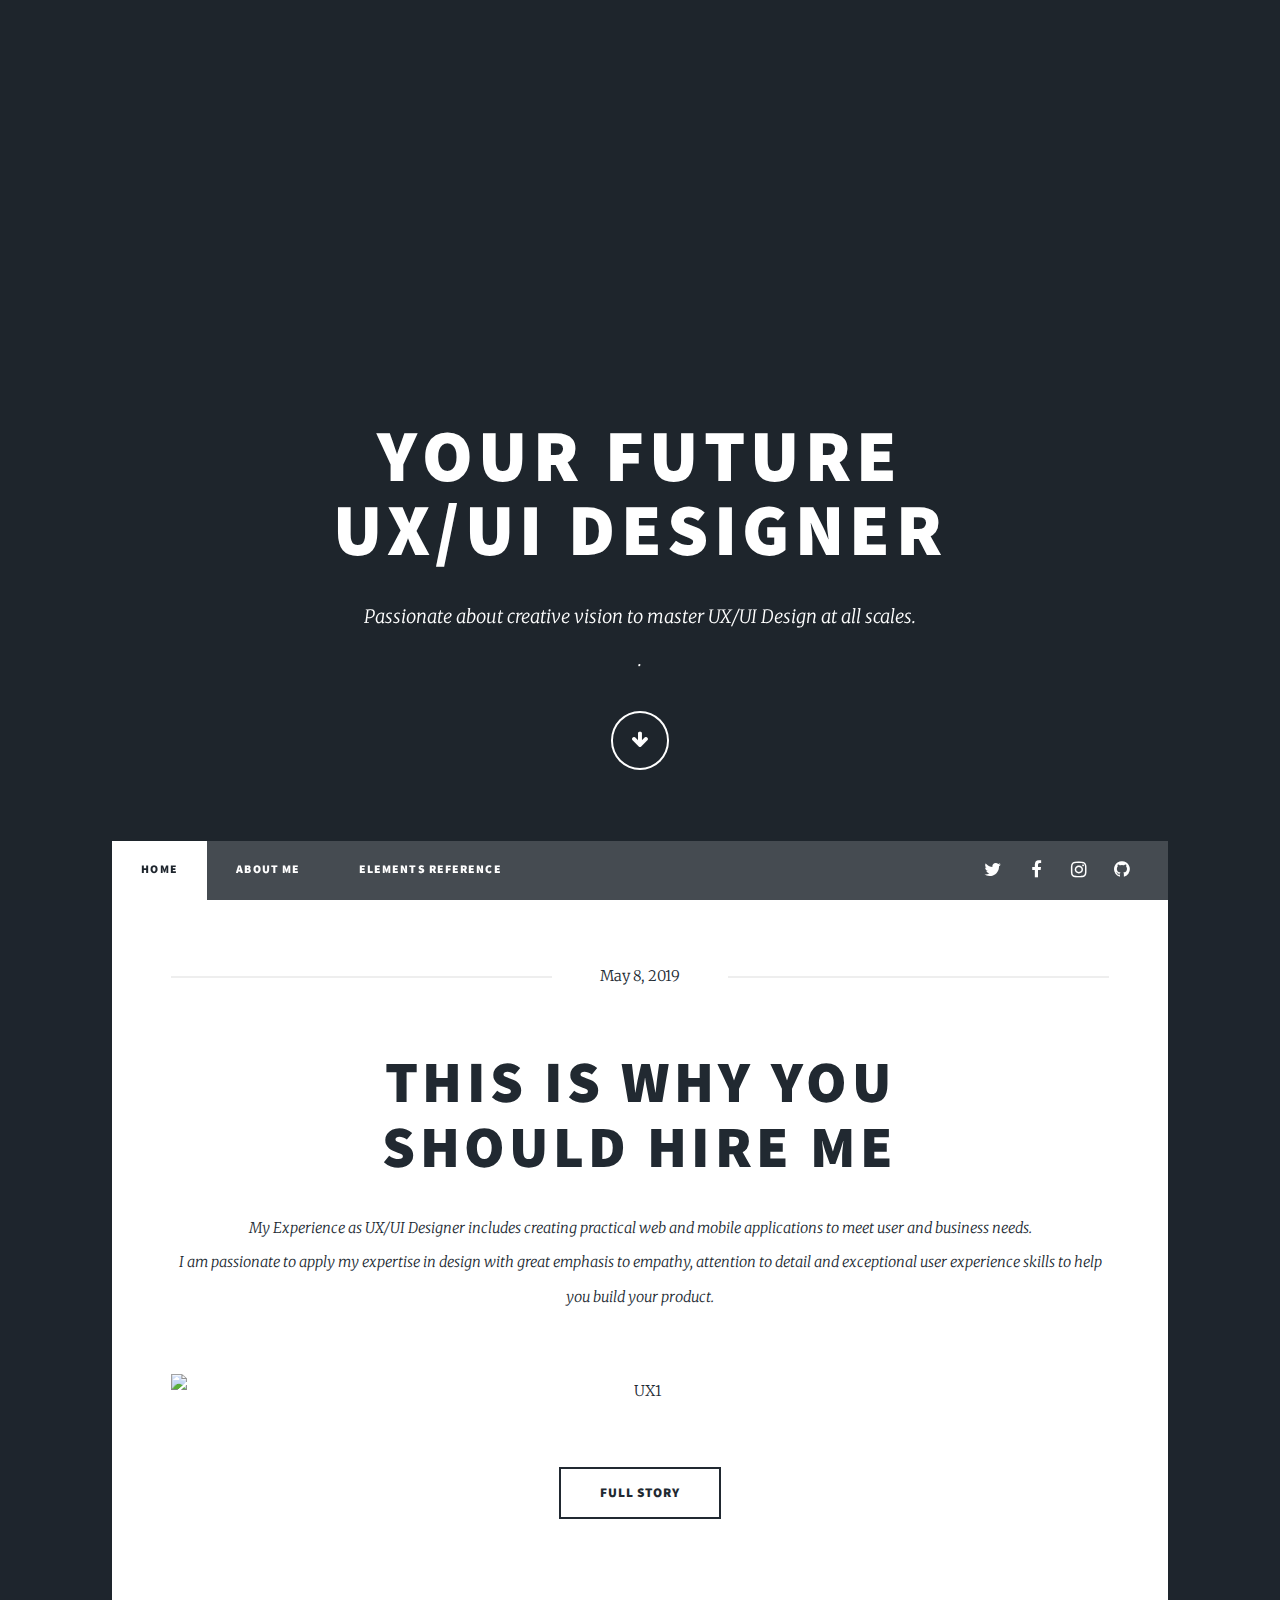
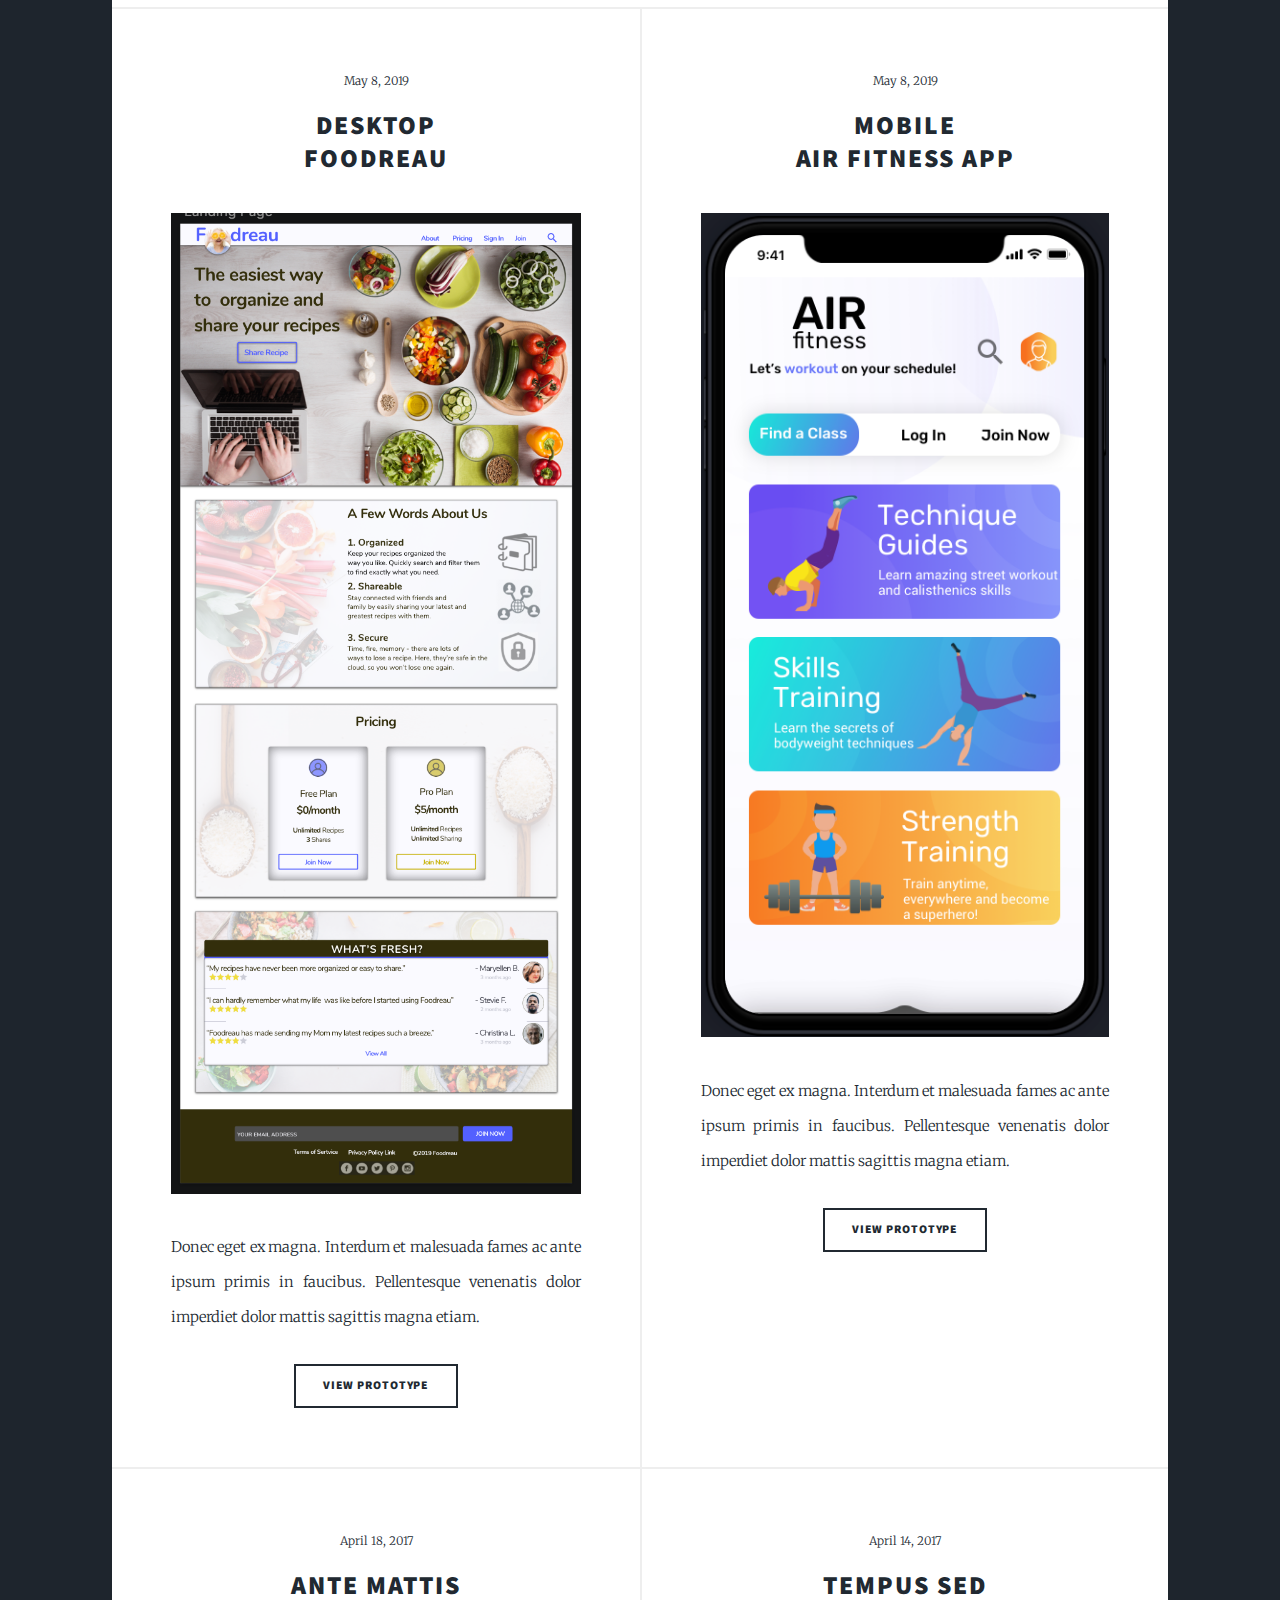
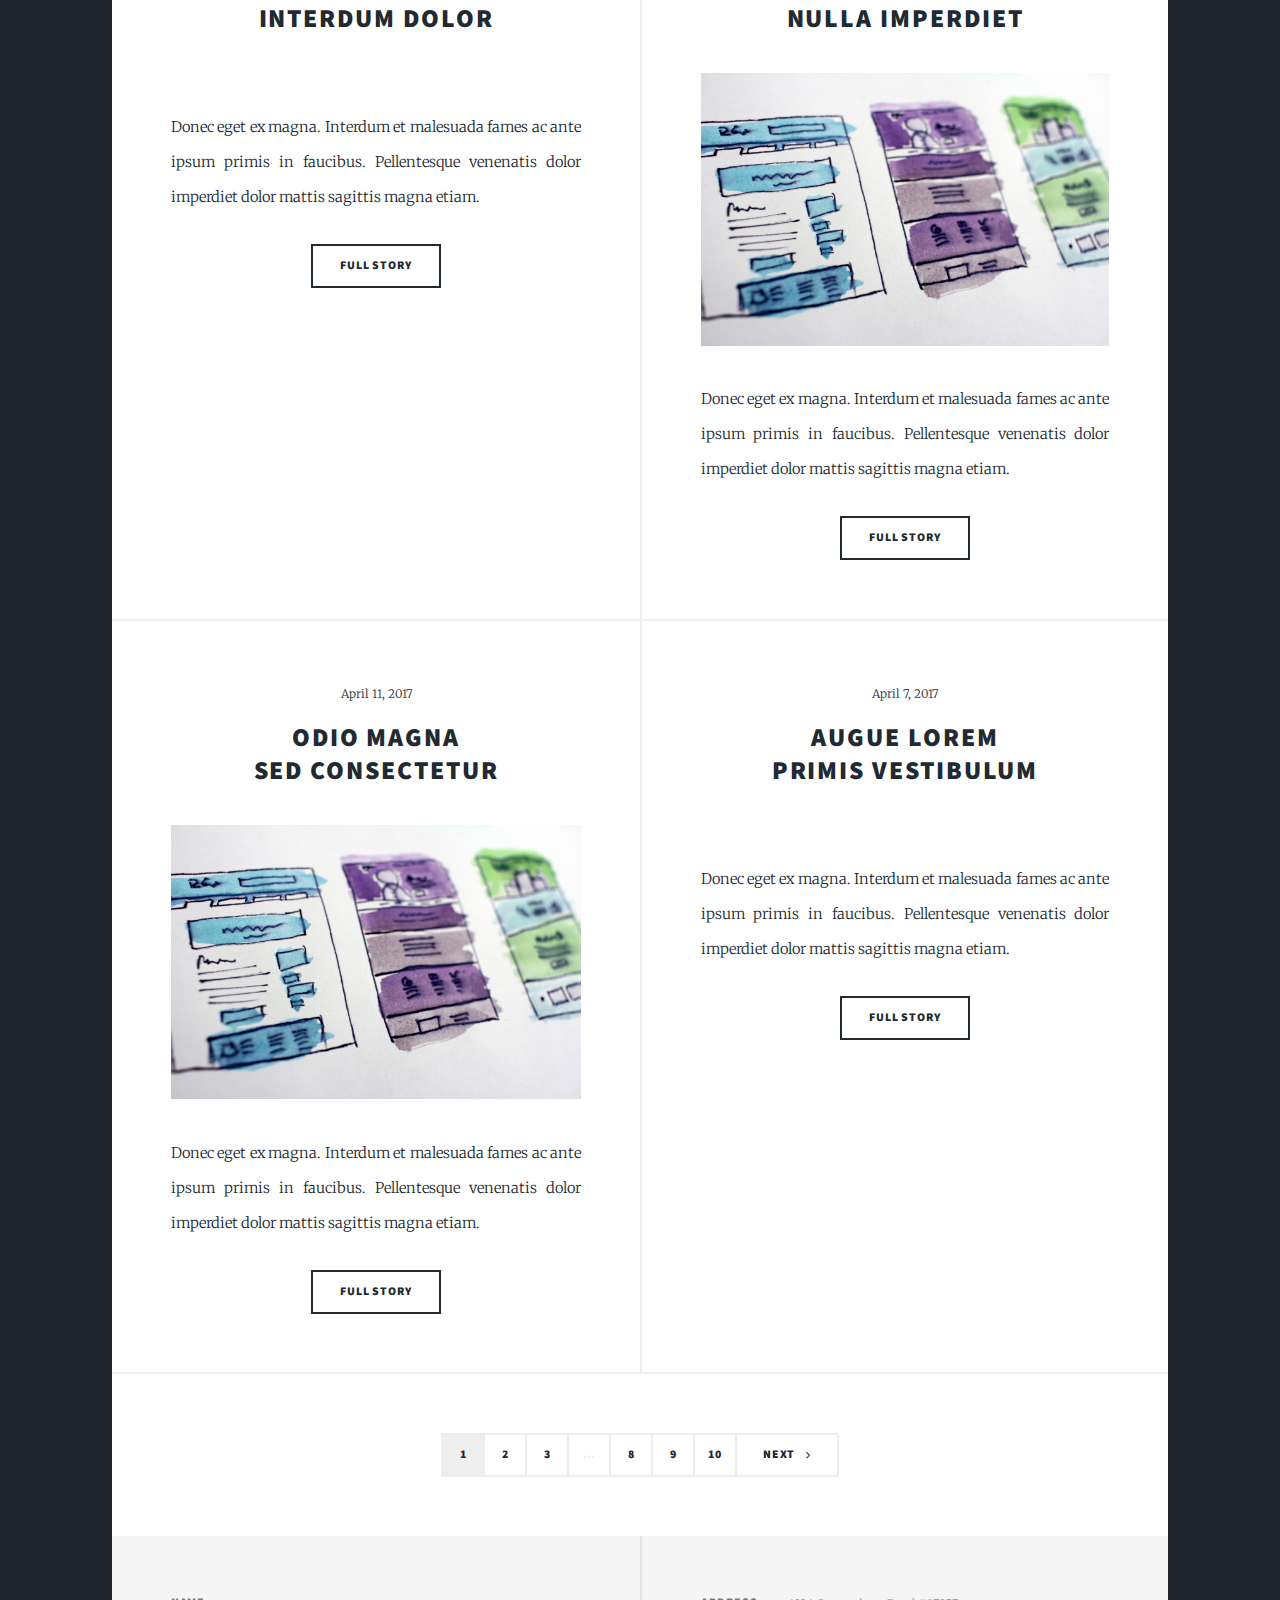
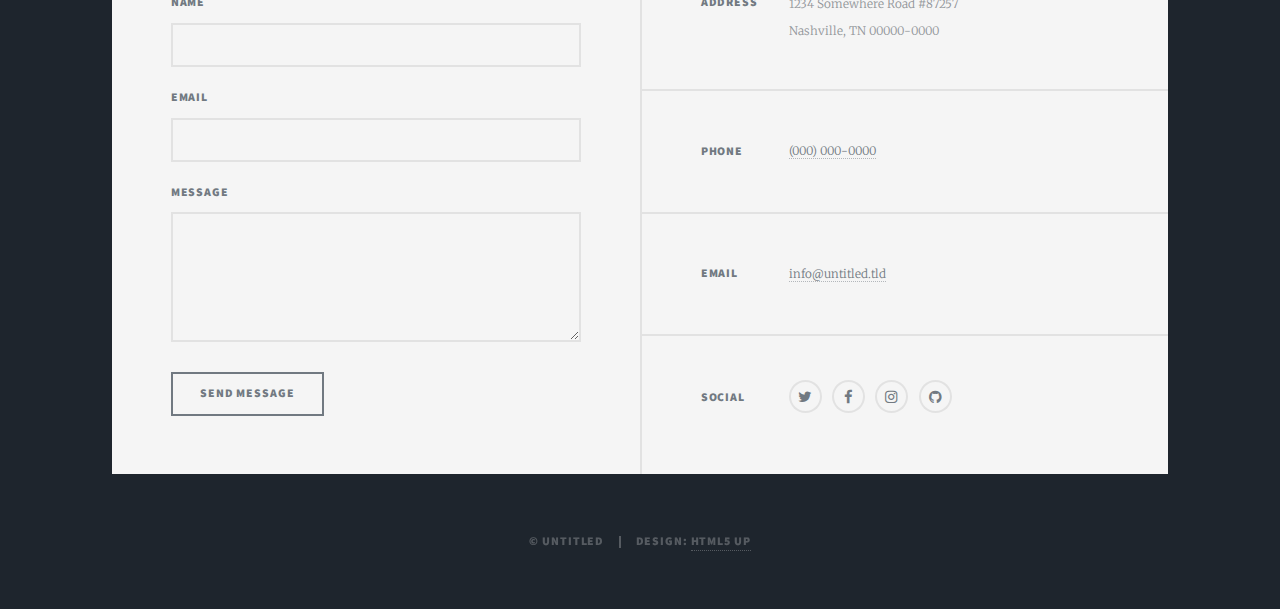
==== commit 97813a82: "Updated HTML" ====
--- a/index.html
+++ b/index.html
@@ -54,12 +54,12 @@
 						<!-- Featured Post -->
 							<article class="post featured">
 								<header class="major">
-									<span class="date">April 25, 2017</span>
-									<h2><a href="#">And this is a<br />
-									massive headline</a></h2>
-									<p>Aenean ornare velit lacus varius enim ullamcorper proin aliquam<br />
-									facilisis ante sed etiam magna interdum congue. Lorem ipsum dolor<br />
-									amet nullam sed etiam veroeros.</p>
+									<span class="date">May 8, 2019</span>
+									<h2><a href="#">This is why you<br />
+									should hire me</a></h2>
+									<p>My Experience as UX/UI Designer includes creating practical web and mobile applications to meet user and business needs.<br/> 
+									 I am passionate to apply my expertise in design with great emphasis to empathy, attention to detail and exceptional user experience skills to help you build your product.<br />
+									</p>
 								</header>
 								<a href="#" class="image main"><img src="images/ux1.jpg" alt="UX1" /></a>
 								<ul class="actions special">
@@ -71,9 +71,9 @@
 							<section class="posts">
 								<article>
 									<header>
-										<span class="date">April 24, 2017</span>
-										<h2><a href="#">Sed magna<br />
-										ipsum faucibus</a></h2>
+										<span class="date">May 8, 2019</span>
+										<h2><a href="#">Desktop<br />
+										Foodreau</a></h2>
 									</header>
 									<a href="#" class="image fit"><img src="images/foodreu-desktop.png" alt="" /></a>
 									<p>Donec eget ex magna. Interdum et malesuada fames ac ante ipsum primis in faucibus. Pellentesque venenatis dolor imperdiet dolor mattis sagittis magna etiam.</p>
@@ -83,9 +83,9 @@
 								</article>
 								<article>
 									<header>
-										<span class="date">April 22, 2017</span>
-										<h2><a href="#">Primis eget<br />
-										imperdiet lorem</a></h2>
+										<span class="date">May 8, 2019</span>
+										<h2><a href="#">Mobile<br />
+										Air Fitness App</a></h2>
 									</header>
 									<a href="#" class="image fit"><img src="images/air-fitness.png" alt="" /></a>
 									<p>Donec eget ex magna. Interdum et malesuada fames ac ante ipsum primis in faucibus. Pellentesque venenatis dolor imperdiet dolor mattis sagittis magna etiam.</p>
